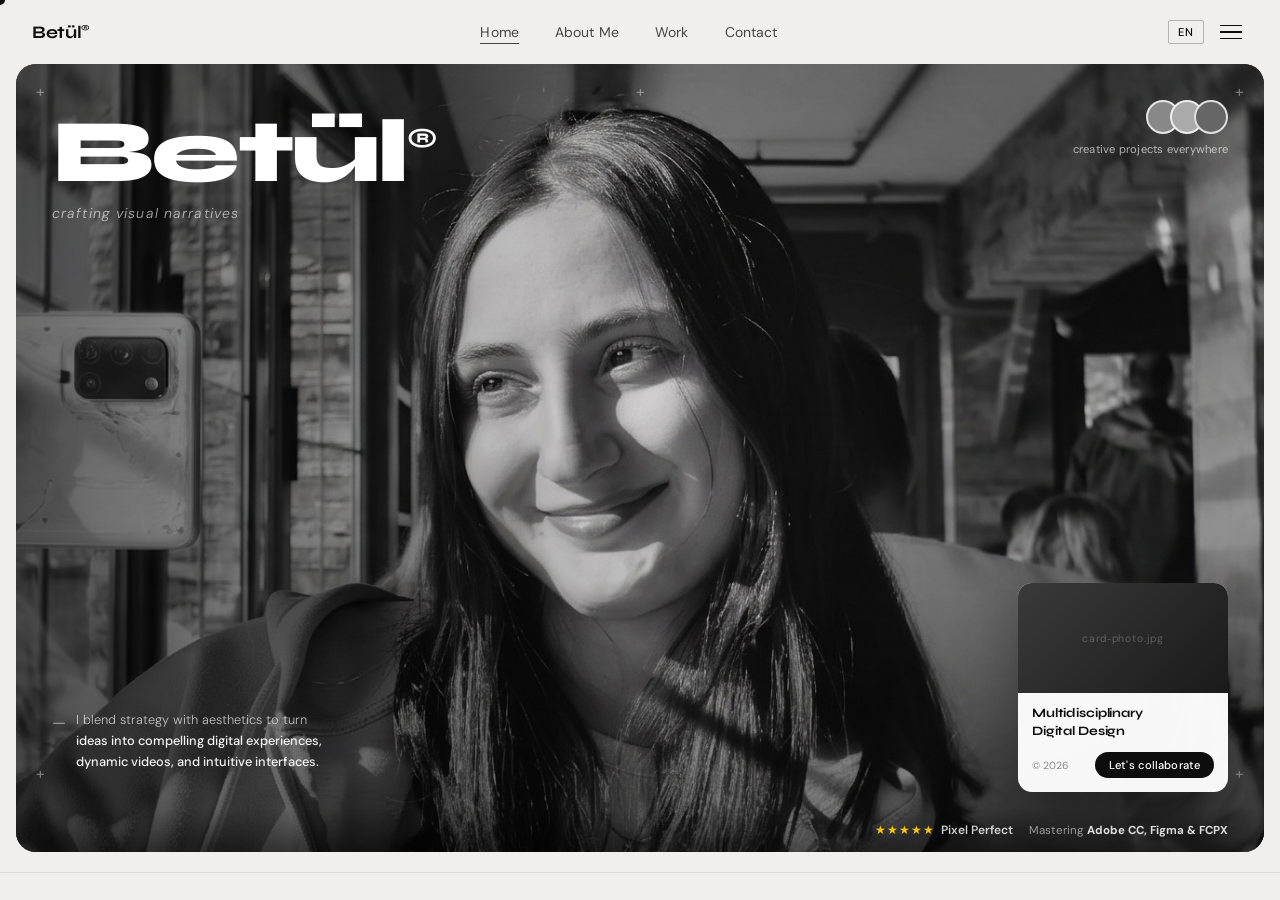
==== index.html @ eb4d49b5 "wp 10" ====
<!DOCTYPE html>
<html lang="en">
<head>
  <meta charset="UTF-8" />
  <meta name="viewport" content="width=device-width, initial-scale=1.0" />
  <title>Betül® — through my lens</title>
  <link rel="stylesheet" href="style.css" />
  <link rel="preconnect" href="https://fonts.googleapis.com" />
  <link rel="preconnect" href="https://fonts.gstatic.com" crossorigin />
  <link href="https://fonts.googleapis.com/css2?family=Syne:wght@400;600;700;800&family=DM+Sans:ital,wght@0,300;0,400;0,500;1,300&display=swap" rel="stylesheet" />
</head>
<body>

  <!-- NAV -->
  <header class="nav">
    <div class="nav__logo">Betül<sup>®</sup></div>
    <nav class="nav__links">
      <a href="#" data-panel="0" class="nav-link active">Home</a>
      <a href="#" data-panel="1" class="nav-link">About Me</a>
      <a href="#" data-panel="2" class="nav-link">Work</a>
      <a href="#" data-panel="3" class="nav-link">Contact</a>
    </nav>
    <div class="nav__actions">
	  <button class="lang-toggle" id="langToggle">EN</button>
	  <button class="nav__burger" id="burgerBtn" aria-label="Menu">
      <span></span>
      <span></span>
      <span></span>
		</button>
  </div>
  </header>

  <div class="mobile-menu" id="mobileMenu">
    <a href="#" data-panel="0" class="nav-link">Home</a>
    <a href="#" data-panel="1" class="nav-link">About Me</a>
    <a href="#" data-panel="2" class="nav-link">Work</a>
    <a href="#" data-panel="3" class="nav-link">Contact</a>
  </div>

  <!-- PANEL 0: HOME -->
  <div class="panel" data-panel="0">
  <section class="hero">
	<div class="hero__bg">
      <div class="hero__img-placeholder">
        <img src="images/hero-main.jpg" alt="Hero" class="hero__img" />
      </div>
      <div class="hero__overlay"></div>
    </div>

    <div class="hero__content">
      <!-- Top-left crosshair markers -->
      <span class="marker marker--tl">+</span>
      <span class="marker marker--tc">+</span>
      <span class="marker marker--tr">+</span>
      <span class="marker marker--bl">+</span>
      <span class="marker marker--br">+</span>

      <!-- Title -->
      <div class="hero__title-wrap">
        <h1 class="hero__title">Betül<sup>®</sup></h1>
        <p class="hero__subtitle">through my lens</p>
      </div>

      <!-- Body copy -->
      <div class="hero__copy">
        <span class="hero__dash">—</span>
        <p>Betül real emotions and turn fleeting<br />
          <strong>moments—weddings, family bonds, or shared<br />
          laughter</strong> into lasting memories.</p>
      </div>

      <!-- Client avatars top-right -->
      <div class="hero__clients">
        <div class="hero__avatars">
          <div class="avatar" style="background:#888">
            <img src="images/avatar-1.jpg" alt="" onerror="this.style.display='none'" />
          </div>
          <div class="avatar" style="background:#aaa">
            <img src="images/avatar-2.jpg" alt="" onerror="this.style.display='none'" />
          </div>
          <div class="avatar" style="background:#666">
            <img src="images/avatar-3.jpg" alt="" onerror="this.style.display='none'" />
          </div>
        </div>
        <p class="hero__clients-label">Happy clients worldwide</p>
      </div>

      <!-- Floating card -->
      <div class="hero__card">
        <div class="hero__card-img">
          <img src="images/card-photo.jpg" alt="Creative photography" onerror="this.style.display='none'" />
          <div class="hero__card-img-fallback">card&#8209;photo.jpg</div>
        </div>
        <div class="hero__card-body">
          <p class="hero__card-title">Professional creative<br />photography</p>
          <div class="hero__card-footer">
            <span class="hero__card-year">© 2025</span>
            <button class="hero__card-btn">Let's chat</button>
          </div>
        </div>
      </div>
    </div>

    <!-- Bottom bar inside hero -->
    <div class="hero__bottom">
      <div class="hero__rating">
        <div class="stars">★★★★★</div>
        <span class="rating-score">4.9/5</span>
      </div>
      <p class="hero__trust">Trusted by <strong>100+ businesses</strong></p>
    </div>
  </section>

  <!-- BRAND LOGOS TICKER -->
  <div class="ticker-wrap">
    <div class="ticker">
      <div class="ticker__track">
        <!-- Logo placeholders repeated for infinite scroll -->
        <span class="logo-item">LOCOO</span>
        <span class="logo-item logo-icon">∞</span>
        <span class="logo-item">∞∞</span>
        <span class="logo-item">ℕ</span>
        <span class="logo-item">IIIII</span>
        <span class="logo-item logo-icon">◇</span>
        <span class="logo-item">LOCOO</span>
        <span class="logo-item logo-icon">∞</span>
        <span class="logo-item">∞∞</span>
        <span class="logo-item">ℕ</span>
        <span class="logo-item">IIIII</span>
        <span class="logo-item logo-icon">◇</span>
        <!-- Duplicate for seamless loop -->
        <span class="logo-item">LOCOO</span>
        <span class="logo-item logo-icon">∞</span>
        <span class="logo-item">∞∞</span>
        <span class="logo-item">ℕ</span>
        <span class="logo-item">IIIII</span>
        <span class="logo-item logo-icon">◇</span>
        <span class="logo-item">LOCOO</span>
        <span class="logo-item logo-icon">∞</span>
        <span class="logo-item">∞∞</span>
        <span class="logo-item">ℕ</span>
        <span class="logo-item">IIIII</span>
        <span class="logo-item logo-icon">◇</span>
      </div>
    </div>
  </div>

  <!-- QUOTE SECTION -->
  <section class="quote-section">
    <div class="quote-author">
      <p class="quote-author__name">Betül Alkan</p>
      <p class="quote-author__role">Professional photographer</p>
    </div>
    <blockquote class="quote-text">
      <span class="quote-mark">"</span>I don't just take photos Betül raw emotions, subtle moments, and untold stories that make life beautiful.<span class="quote-mark">"</span>
    </blockquote>
  </section>

  </div><!-- /panel 0 -->

  <!-- PANEL 1: ABOUT ME -->
  <div class="panel" data-panel="1">
    <div class="about">
      <div class="about__left">
        <span class="section-label">— 01 / About Me</span>
        <h2 class="about__title">Behind<br />the lens.</h2>
        <p class="about__bio">I'm a professional photographer based in Istanbul, specializing in capturing authentic human moments. With over a decade of experience, I've worked with brands, families, and artists across the world.</p>
        <p class="about__bio about__bio--second">My approach is simple: patience, presence, and a deep respect for the story unfolding in front of me.</p>
		<div class="about__stats">
		  <div class="about__stat">
			<span class="about__stat-num">3rd</span>
			<span class="about__stat-label">Year Uni Student</span>
		  </div>
		  <div class="about__stat">
			<span class="about__stat-num">10+</span>
			<span class="about__stat-label">Creative Tools Mastered</span>
		  </div>
		  <div class="about__stat">
			<span class="about__stat-num">100%</span>
			<span class="about__stat-label">Creative Energy</span>
		  </div>
		</div>
		<p class="about__tools-label" id="aboutToolsLabel"></p>
		<div class="about__tools" id="aboutTools"></div>
      </div>
      <div class="about__right">
        <div class="about__img-wrap">
          <img src="images/about-photo.jpg" alt="About" onerror="this.style.display='none'" />
          <div class="about__img-fallback">about&#8209;photo.jpg</div>
          <div class="about__img-tag">© Betül Alkan</div>
        </div>
      </div>
    </div>
  </div><!-- /panel 1 -->

  <!-- PANEL 2: WORK -->
  <div class="panel" data-panel="2">
    <div class="work">
      <div class="work__header">
        <div class="work__header-left">
          <span class="section-label section-label--light">— 02 / Work</span>
          <h2 class="work__title">Selected<br />projects.</h2>
        </div>
        <div class="work__header-right">
          <div class="work__drag-hint" id="workDragHint">
            <svg width="48" height="12" viewBox="0 0 48 12" fill="none">
              <path d="M0 6h40M34 1l6 5-6 5" stroke="currentColor" stroke-width="1.2" stroke-linecap="round" stroke-linejoin="round"/>
            </svg>
            <span>drag to explore</span>
            <svg width="48" height="12" viewBox="0 0 48 12" fill="none" style="transform:scaleX(-1)">
              <path d="M0 6h40M34 1l6 5-6 5" stroke="currentColor" stroke-width="1.2" stroke-linecap="round" stroke-linejoin="round"/>
            </svg>
          </div>
          <div class="work__counter">
            <span id="workCurrent">01</span>
            <span class="work__counter-line"></span>
            <span id="workTotal">--</span>
          </div>
			<div class="work__filter-bar" id="workFilterBar">
			  <span id="workFilterLabel"></span>
			  <button id="workFilterClear">Show all ✕</button>
			</div>		  
        </div>
      </div>
      <div class="work__belt-wrap" id="workBeltWrap">
        <div class="work__belt" id="workBelt">
          <!-- Dynamically populated -->
        </div>
      </div>
    </div>
  </div><!-- /panel 2 -->

  <!-- PANEL 3: CONTACT -->
  <div class="panel" data-panel="3">
    <div class="contact">
      <div class="contact__left">
        <span class="section-label">— 03 / Contact</span>
        <h2 class="contact__title">Let's create something<br /><em>unforgettable.</em></h2>
        <p class="contact__sub">Available for commissions, collaborations, and editorial projects worldwide.</p>
        <div class="contact__links">
          <a href="mailto:betulalkan98@gmail.com" class="contact__link">betulalkan98@gmail.com</a>
          <a href="#" class="contact__link">Instagram</a>
          <a href="#" class="contact__link">Behance</a>
        </div>
        <div class="contact__footer">
          <span>© 2025 Betül®</span>
          <span>Istanbul, Turkey</span>
        </div>
      </div>
      <div class="contact__right">
        <form class="contact__form" onsubmit="return false">
          <div class="form-group">
            <label>Your name</label>
            <input type="text" placeholder="Your Name" />
          </div>
          <div class="form-group">
            <label>Email</label>
            <input type="email" placeholder="hello@example.com" />
          </div>
          <div class="form-group">
            <label>Message</label>
            <textarea placeholder="Tell me about your project…" rows="4"></textarea>
          </div>
          <button class="contact__submit" type="submit">Send message →</button>
        </form>
      </div>
    </div>
  </div><!-- /panel 3 -->
<script src="content.js"></script>
  <script src="script.js"></script>
</body>
</html>
---- style.css ----
/* ─────────────────────────────────────────
   CAPTURE® — style.css
   Theme: Editorial B&W Photography Portfolio
───────────────────────────────────────── */

*, *::before, *::after {
  box-sizing: border-box;
  margin: 0;
  padding: 0;
}

:root {
  --c-bg: #f0efed;
  --c-dark: #0d0d0d;
  --c-white: #ffffff;
  --c-gray: #8a8a8a;
  --c-border: rgba(255,255,255,0.15);
  --c-card-bg: rgba(255,255,255,0.96);
  --c-card-text: #0d0d0d;
  --font-display: 'Syne', sans-serif;
  --font-body: 'DM Sans', sans-serif;
  --nav-h: 64px;
  --hero-h: calc(100vh - var(--nav-h) - 48px);
}

html { scroll-behavior: smooth; }

body {
  background: var(--c-bg);
  color: var(--c-dark);
  font-family: var(--font-body);
  overflow-x: hidden;
  -webkit-font-smoothing: antialiased;
}

/* ── NAV ─────────────────────────────── */
.nav {
  position: sticky;
  top: 0;
  z-index: 100;
  height: var(--nav-h);
  display: flex;
  align-items: center;
  justify-content: space-between;
  padding: 0 32px;
  background: var(--c-bg);
}

.nav__logo {
  font-family: var(--font-display);
  font-weight: 700;
  font-size: 1.1rem;
  letter-spacing: -0.02em;
  color: var(--c-dark);
}

.nav__logo sup {
  font-size: 0.5em;
  vertical-align: super;
  letter-spacing: 0;
}

.nav__links {
  display: flex;
  gap: 36px;
}

.nav__links a {
  font-family: var(--font-body);
  font-size: 0.875rem;
  font-weight: 400;
  color: var(--c-dark);
  text-decoration: none;
  letter-spacing: 0.01em;
  opacity: 0.75;
  transition: opacity 0.2s;
}

.nav__links a:hover { opacity: 1; }

.nav__burger {
  display: flex;
  flex-direction: column;
  gap: 5px;
  background: none;
  border: none;
  cursor: pointer;
  padding: 6px;
}

.nav__burger span {
  display: block;
  width: 22px;
  height: 1.5px;
  background: var(--c-dark);
  transition: transform 0.3s, opacity 0.3s;
}

.nav__burger.open span:nth-child(1) { transform: translateY(6.5px) rotate(45deg); }
.nav__burger.open span:nth-child(2) { opacity: 0; }
.nav__burger.open span:nth-child(3) { transform: translateY(-6.5px) rotate(-45deg); }

/* Mobile menu */
.mobile-menu {
  display: none;
  flex-direction: column;
  gap: 0;
  position: fixed;
  top: var(--nav-h);
  left: 0; right: 0;
  background: var(--c-bg);
  z-index: 99;
  border-top: 1px solid rgba(0,0,0,0.08);
  transform: translateY(-10px);
  opacity: 0;
  pointer-events: none;
  transition: opacity 0.25s, transform 0.25s;
}

.mobile-menu.active {
  opacity: 1;
  transform: translateY(0);
  pointer-events: all;
  display: flex;
}

.mobile-menu a {
  padding: 18px 32px;
  font-family: var(--font-display);
  font-size: 1.25rem;
  font-weight: 700;
  color: var(--c-dark);
  text-decoration: none;
  border-bottom: 1px solid rgba(0,0,0,0.06);
  transition: background 0.2s;
}

.mobile-menu a:hover { background: rgba(0,0,0,0.04); }

/* ── HERO ────────────────────────────── */
.hero {
  position: relative;
  margin: 0 16px 0 16px;
  border-radius: 20px;
  overflow: hidden;
  height: var(--hero-h);
  min-height: 540px;
  background: #1a1a1a;
}

/* Background image */
.hero__bg {
  position: absolute;
  inset: 0;
}

.hero__img-placeholder {
  width: 100%;
  height: 100%;
  position: relative;
}

.hero__img {
  width: 100%;
  height: 100%;
  object-fit: cover;
  object-position: center top;
  filter: grayscale(30%);
}

.hero__img-fallback {
  position: absolute;
  inset: 0;
  background: linear-gradient(135deg, #2a2a2a 0%, #1a1a1a 40%, #222 70%, #111 100%);
  display: flex;
  align-items: center;
  justify-content: center;
  font-family: var(--font-body);
  font-size: 0.75rem;
  color: rgba(255,255,255,0.2);
  letter-spacing: 0.1em;
}

/* Subtle gradient overlay */
.hero__overlay {
  position: absolute;
  inset: 0;
  background:
    linear-gradient(to right, rgba(0,0,0,0.55) 0%, rgba(0,0,0,0.1) 55%, rgba(0,0,0,0.05) 100%),
    linear-gradient(to top, rgba(0,0,0,0.4) 0%, transparent 40%);
}

/* Content layer */
.hero__content {
  position: relative;
  z-index: 2;
  height: 100%;
  padding: 36px 36px 0;
}

/* ── Corner markers */
.marker {
  position: absolute;
  font-size: 1rem;
  color: rgba(255,255,255,0.4);
  line-height: 1;
  pointer-events: none;
}
.marker--tl { top: 20px; left: 20px; }
.marker--tc { top: 20px; left: 50%; transform: translateX(-50%); }
.marker--tr { top: 20px; right: 20px; }
.marker--bl { bottom: 70px; left: 20px; }
.marker--br { bottom: 70px; right: 20px; }

/* ── Title */
.hero__title-wrap {
  margin-top: 8px;
}

.hero__title {
  font-family: var(--font-display);
  font-weight: 800;
  font-size: clamp(3rem, 7vw, 6rem);
  color: var(--c-white);
  line-height: 1;
  letter-spacing: -0.03em;
}

.hero__title sup {
  font-size: 0.35em;
  vertical-align: super;
  letter-spacing: 0;
  font-weight: 700;
}

.hero__subtitle {
  font-family: var(--font-body);
  font-size: 0.875rem;
  color: rgba(255,255,255,0.65);
  letter-spacing: 0.08em;
  margin-top: 6px;
  font-style: italic;
  font-weight: 300;
}

/* ── Body copy */
.hero__copy {
  position: absolute;
  bottom: 80px;
  left: 36px;
  max-width: 280px;
  display: flex;
  align-items: flex-start;
  gap: 10px;
}

.hero__dash {
  color: rgba(255,255,255,0.5);
  font-size: 1rem;
  line-height: 1.6;
  flex-shrink: 0;
  margin-top: 1px;
}

.hero__copy p {
  font-size: 0.8rem;
  color: rgba(255,255,255,0.7);
  line-height: 1.65;
  font-weight: 300;
}

.hero__copy strong {
  color: rgba(255,255,255,0.95);
  font-weight: 500;
}

/* ── Client avatars (top-right) */
.hero__clients {
  position: absolute;
  top: 36px;
  right: 36px;
  display: flex;
  flex-direction: column;
  align-items: flex-end;
  gap: 8px;
}

.hero__avatars {
  display: flex;
}

.avatar {
  width: 34px;
  height: 34px;
  border-radius: 50%;
  border: 2px solid rgba(255,255,255,0.8);
  overflow: hidden;
  margin-left: -10px;
  position: relative;
}

.avatar:first-child { margin-left: 0; }

.avatar img {
  width: 100%;
  height: 100%;
  object-fit: cover;
}

.hero__clients-label {
  font-size: 0.7rem;
  color: rgba(255,255,255,0.65);
  letter-spacing: 0.02em;
  text-align: right;
}

/* ── Floating card */
.hero__card {
  position: absolute;
  bottom: 60px;
  right: 36px;
  width: 210px;
  background: var(--c-card-bg);
  border-radius: 14px;
  overflow: hidden;
  box-shadow: 0 20px 60px rgba(0,0,0,0.35);
  animation: cardFloat 4s ease-in-out infinite;
}

@keyframes cardFloat {
  0%, 100% { transform: translateY(0px); }
  50% { transform: translateY(-6px); }
}

.hero__card-img {
  width: 100%;
  height: 110px;
  background: linear-gradient(135deg, #3a3a3a, #1a1a1a);
  position: relative;
  overflow: hidden;
}

.hero__card-img img {
  width: 100%;
  height: 100%;
  object-fit: cover;
  filter: grayscale(40%);
}

.hero__card-img-fallback {
  position: absolute;
  inset: 0;
  display: flex;
  align-items: center;
  justify-content: center;
  font-size: 0.65rem;
  color: rgba(255,255,255,0.25);
  letter-spacing: 0.08em;
}

.hero__card-body {
  padding: 12px 14px 14px;
}

.hero__card-title {
  font-family: var(--font-display);
  font-size: 0.8rem;
  font-weight: 700;
  color: var(--c-card-text);
  line-height: 1.35;
  letter-spacing: -0.01em;
}

.hero__card-footer {
  margin-top: 12px;
  display: flex;
  align-items: center;
  justify-content: space-between;
}

.hero__card-year {
  font-size: 0.65rem;
  color: var(--c-gray);
}

.hero__card-btn {
  background: var(--c-dark);
  color: var(--c-white);
  border: none;
  border-radius: 20px;
  padding: 6px 14px;
  font-family: var(--font-body);
  font-size: 0.7rem;
  font-weight: 500;
  cursor: pointer;
  letter-spacing: 0.01em;
  transition: background 0.2s, transform 0.15s;
}

.hero__card-btn:hover {
  background: #333;
  transform: scale(1.03);
}

/* ── Hero bottom bar */
.hero__bottom {
  position: absolute;
  bottom: 0; left: 0; right: 0;
  z-index: 3;
  display: flex;
  align-items: center;
  justify-content: flex-end;
  padding: 14px 36px;
  background: linear-gradient(to top, rgba(0,0,0,0.45), transparent);
}

.hero__rating {
  display: flex;
  align-items: center;
  gap: 6px;
}

.stars {
  color: #f5c518;
  font-size: 0.75rem;
  letter-spacing: 1px;
}

.rating-score {
  font-size: 0.75rem;
  color: rgba(255,255,255,0.8);
  font-weight: 600;
}

.hero__trust {
  font-size: 0.72rem;
  color: rgba(255,255,255,0.55);
  margin-left: 16px;
}

.hero__trust strong {
  color: rgba(255,255,255,0.85);
}

/* ── TICKER ──────────────────────────── */
.ticker-wrap {
  overflow: hidden;
  padding: 28px 0;
  border-top: 1px solid rgba(0,0,0,0.08);
  border-bottom: 1px solid rgba(0,0,0,0.08);
  margin-top: 20px;
  background: var(--c-bg);
}

.ticker__track {
  display: flex;
  align-items: center;
  gap: 0;
  width: max-content;
  animation: ticker 20s linear infinite;
}

@keyframes ticker {
  from { transform: translateX(0); }
  to { transform: translateX(-50%); }
}

.logo-item {
  font-family: var(--font-display);
  font-size: 1rem;
  font-weight: 700;
  letter-spacing: 0.08em;
  color: rgba(0,0,0,0.25);
  padding: 0 36px;
  white-space: nowrap;
  text-transform: uppercase;
  transition: color 0.2s;
}

.logo-item:hover { color: rgba(0,0,0,0.55); }

.logo-icon {
  font-size: 1.2rem;
  letter-spacing: 0;
}

/* ── QUOTE SECTION ───────────────────── */
.quote-section {
  padding: 80px 48px 100px;
  display: grid;
  grid-template-columns: 180px 1fr;
  gap: 40px;
  align-items: start;
  max-width: 1200px;
  margin: 0 auto;
}

.quote-author {
  padding-top: 8px;
}

.quote-author__name {
  font-family: var(--font-display);
  font-size: 0.875rem;
  font-weight: 700;
  color: var(--c-dark);
  letter-spacing: -0.01em;
}

.quote-author__role {
  font-size: 0.75rem;
  color: var(--c-gray);
  margin-top: 4px;
  font-weight: 300;
}

.quote-text {
  font-family: var(--font-display);
  font-size: clamp(1.8rem, 4.5vw, 3.2rem);
  font-weight: 700;
  line-height: 1.15;
  letter-spacing: -0.03em;
  color: var(--c-dark);
  quotes: none;
}

.quote-mark {
  color: var(--c-dark);
  font-size: 1.1em;
  line-height: 1;
}

/* ── RESPONSIVE ──────────────────────── */
@media (max-width: 900px) {
  .hero__card { width: 180px; }
}

@media (max-width: 680px) {
  .nav__links { display: none; }

  .hero {
    margin: 0 10px;
    height: calc(100svh - var(--nav-h) - 20px);
    border-radius: 14px;
  }

  .hero__content { padding: 24px 20px 0; }

  .hero__title { font-size: clamp(2.4rem, 11vw, 3.5rem); }

  .hero__clients { top: 24px; right: 20px; }

  .hero__copy {
    bottom: 72px;
    left: 20px;
    max-width: 220px;
  }

  .hero__card {
    right: 20px;
    bottom: 52px;
    width: 160px;
  }

  .hero__card-img { height: 85px; }

  .hero__bottom { padding: 12px 20px; }

  .quote-section {
    grid-template-columns: 1fr;
    gap: 24px;
    padding: 60px 24px 80px;
  }

  .logo-item { padding: 0 24px; font-size: 0.85rem; }
}

/* ── Entrance animations ─────────────── */
@keyframes fadeUp {
  from { opacity: 0; transform: translateY(20px); }
  to { opacity: 1; transform: translateY(0); }
}

.hero__title-wrap {
  animation: fadeUp 0.7s ease both;
}

.hero__copy {
  animation: fadeUp 0.7s 0.2s ease both;
}

.hero__clients {
  animation: fadeUp 0.7s 0.1s ease both;
}

.hero__card {
  animation: fadeUp 0.7s 0.3s ease both, cardFloat 4s 1s ease-in-out infinite;
}

.quote-text {
  animation: fadeUp 0.8s 0.1s ease both;
}

/* Custom cursor (desktop) */
@media (hover: hover) {
  body { cursor: none; }

  .custom-cursor {
    position: fixed;
    top: 0; left: 0;
    width: 10px;
    height: 10px;
    background: var(--c-dark);
    border-radius: 50%;
    pointer-events: none;
    z-index: 9999;
    transition: transform 0.15s ease, width 0.2s, height 0.2s, background 0.2s;
    transform: translate(-50%, -50%);
  }

  .custom-cursor.hover {
    width: 36px;
    height: 36px;
    background: transparent;
    border: 1.5px solid var(--c-dark);
  }

  a, button { cursor: none; }
}

/* ═══════════════════════════════════════
   PANEL SYSTEM — Scroll Hijack
═══════════════════════════════════════ */

body.panels-ready {
  overflow: hidden;
  height: 100vh;
}

.panel {
  position: fixed;
  inset: 0;
  top: var(--nav-h);
  width: 100%;
  height: calc(100vh - var(--nav-h));
  will-change: transform;
  transition: transform 0.85s cubic-bezier(0.76, 0, 0.24, 1);
  overflow: hidden;
}

/* Panel 0 (home) stacks at bottom of z */
.panel[data-panel="0"] { z-index: 1; transform: translateY(0); }
.panel[data-panel="1"] { z-index: 2; transform: translateY(100%); background: #f0efed; }
.panel[data-panel="2"] { z-index: 3; transform: translateY(100%); background: #0d0d0d; }
.panel[data-panel="3"] { z-index: 4; transform: translateY(100%); background: #0d0d0d; }

.panel.is-active  { transform: translateY(0); }
.panel.is-above   { transform: translateY(-6%); }

/* Nav active link */
.nav-link { position: relative; }
.nav-link::after {
  content: '';
  position: absolute;
  bottom: -3px; left: 0; right: 0;
  height: 1px;
  background: currentColor;
  transform: scaleX(0);
  transition: transform 0.3s;
}
.nav-link.active::after { transform: scaleX(1); }

/* Section label shared */
.section-label {
  display: block;
  font-size: 0.72rem;
  letter-spacing: 0.1em;
  color: var(--c-gray);
  margin-bottom: 24px;
  font-weight: 400;
}
.section-label--light { color: rgba(255,255,255,0.45); }

/* ── ABOUT ME ────────────────────────── */
.about {
  display: grid;
  grid-template-columns: 1fr 1fr;
  height: 100%;
}

.about__left {
  padding: 56px 64px;
  display: flex;
  flex-direction: column;
  justify-content: center;
}

.about__title {
  font-family: var(--font-display);
  font-size: clamp(2.8rem, 5vw, 4.5rem);
  font-weight: 800;
  letter-spacing: -0.04em;
  line-height: 1.05;
  color: var(--c-dark);
  margin-bottom: 32px;
}

.about__bio {
  font-size: 0.9rem;
  line-height: 1.75;
  color: rgba(0,0,0,0.6);
  max-width: 420px;
  font-weight: 300;
}

.about__bio--second {
  margin-top: 16px;
}

.about__stats {
  display: flex;
  gap: 40px;
  margin-top: 48px;
  padding-top: 40px;
  border-top: 1px solid rgba(0,0,0,0.1);
}

.about__stat {
  display: flex;
  flex-direction: column;
  gap: 4px;
}

.about__stat-num {
  font-family: var(--font-display);
  font-size: 1.8rem;
  font-weight: 800;
  letter-spacing: -0.03em;
  color: var(--c-dark);
}

.about__stat-label {
  font-size: 0.7rem;
  color: var(--c-gray);
  letter-spacing: 0.04em;
}

.about__right {
  position: relative;
  overflow: hidden;
}

.about__img-wrap {
  position: absolute;
  inset: 0;
  background: linear-gradient(145deg, #2a2a2a, #111);
}

.about__img-wrap img {
  width: 100%;
  height: 100%;
  object-fit: cover;
  object-position: center;
  filter: grayscale(20%);
}

.about__img-fallback {
  position: absolute;
  inset: 0;
  display: flex;
  align-items: center;
  justify-content: center;
  font-size: 0.72rem;
  color: rgba(255,255,255,0.2);
  letter-spacing: 0.1em;
}

.about__img-tag {
  position: absolute;
  bottom: 24px;
  right: 24px;
  font-size: 0.65rem;
  color: rgba(255,255,255,0.4);
  letter-spacing: 0.08em;
}

/* ── WORK BELT ───────────────────────── */
.work {
  height: 100%;
  display: flex;
  flex-direction: column;
  padding: 48px 56px 36px;
  color: var(--c-white);
  overflow: hidden;
}

.work__header {
  display: flex;
  align-items: flex-end;
  justify-content: space-between;
  margin-bottom: 32px;
  flex-shrink: 0;
}

.work__header-right {
  display: flex;
  flex-direction: column;
  align-items: flex-end;
  gap: 16px;
}

.work__title {
  font-family: var(--font-display);
  font-size: clamp(2rem, 4vw, 3.5rem);
  font-weight: 800;
  letter-spacing: -0.04em;
  line-height: 1.05;
  color: var(--c-white);
}

.work__drag-hint {
  display: flex;
  align-items: center;
  gap: 10px;
  color: rgba(255,255,255,0.3);
  font-size: 0.7rem;
  letter-spacing: 0.1em;
  text-transform: uppercase;
  transition: color 0.3s;
  user-select: none;
}

.work__drag-hint svg { flex-shrink: 0; color: inherit; }
.work__drag-hint.dragging { color: rgba(255,255,255,0.7); }

.work__counter {
  display: flex;
  align-items: center;
  gap: 10px;
  color: rgba(255,255,255,0.35);
  font-family: var(--font-display);
  font-size: 0.8rem;
  font-weight: 700;
  letter-spacing: 0.05em;
}

.work__counter-line {
  width: 32px;
  height: 1px;
  background: rgba(255,255,255,0.2);
}

.work__belt-wrap {
  flex: 1;
  overflow: hidden;
  cursor: grab;
  user-select: none;
  position: relative;
}

.work__belt-wrap:active,
.work__belt-wrap.is-dragging { cursor: grabbing; }

.work__belt {
  display: flex;
  gap: 16px;
  height: 100%;
  will-change: transform;
}

.work__belt.is-snapping {
  transition: transform 0.45s cubic-bezier(0.25, 0.46, 0.45, 0.94);
}

.work__belt-card {
  position: relative;
  height: 100%;
  width: clamp(260px, 32vw, 480px);
  flex-shrink: 0;
  border-radius: 12px;
  overflow: hidden;
  background: #1a1a1a;
}

.work__belt-card img {
  width: 100%;
  height: 100%;
  object-fit: cover;
  filter: grayscale(25%);
  transition: filter 0.4s, transform 0.5s ease;
  pointer-events: none;
  user-select: none;
  -webkit-user-drag: none;
}

.work__belt-wrap:not(.is-dragging) .work__belt-card:hover img {
  filter: grayscale(0%);
  transform: scale(1.03);
}

.work__belt-card-fallback {
  position: absolute;
  inset: 0;
  display: flex;
  align-items: center;
  justify-content: center;
  color: rgba(255,255,255,0.15);
  font-size: 0.7rem;
  letter-spacing: 0.1em;
}

.work__belt-card-info {
  position: absolute;
  bottom: 0; left: 0; right: 0;
  padding: 32px 20px 20px;
  background: linear-gradient(to top, rgba(0,0,0,0.75) 0%, transparent 100%);
  display: flex;
  flex-direction: column;
  gap: 4px;
  transform: translateY(4px);
  opacity: 0;
  transition: opacity 0.3s, transform 0.3s;
}

.work__belt-wrap:not(.is-dragging) .work__belt-card:hover .work__belt-card-info {
  opacity: 1;
  transform: translateY(0);
}

.work__belt-card-num {
  font-family: var(--font-display);
  font-size: 0.6rem;
  font-weight: 700;
  letter-spacing: 0.14em;
  color: rgba(255,255,255,0.4);
}

.work__belt-card-label {
  font-family: var(--font-display);
  font-size: 0.9rem;
  font-weight: 700;
  color: var(--c-white);
  letter-spacing: -0.01em;
}

/* ── CONTACT ─────────────────────────── */
.contact {
  height: 100%;
  display: grid;
  grid-template-columns: 1fr 1fr;
  color: var(--c-white);
}

.contact__left {
  padding: 56px 64px;
  display: flex;
  flex-direction: column;
  justify-content: center;
  border-right: 1px solid rgba(255,255,255,0.08);
}

.contact__title {
  font-family: var(--font-display);
  font-size: clamp(2rem, 3.5vw, 3rem);
  font-weight: 800;
  letter-spacing: -0.04em;
  line-height: 1.1;
  color: var(--c-white);
  margin-bottom: 20px;
}

.contact__title em {
  font-style: italic;
  font-weight: 700;
  color: rgba(255,255,255,0.6);
}

.contact__sub {
  font-size: 0.85rem;
  color: rgba(255,255,255,0.45);
  line-height: 1.7;
  font-weight: 300;
  max-width: 340px;
  margin-bottom: 40px;
}

.contact__links {
  display: flex;
  flex-direction: column;
  gap: 12px;
  margin-bottom: auto;
}

.contact__link {
  font-family: var(--font-display);
  font-size: 1rem;
  font-weight: 700;
  color: var(--c-white);
  text-decoration: none;
  letter-spacing: -0.01em;
  opacity: 0.55;
  transition: opacity 0.2s;
  position: relative;
  width: fit-content;
}

.contact__link::after {
  content: ' →';
  opacity: 0;
  transition: opacity 0.2s;
}

.contact__link:hover { opacity: 1; }
.contact__link:hover::after { opacity: 1; }

.contact__footer {
  margin-top: 48px;
  display: flex;
  gap: 24px;
  font-size: 0.7rem;
  color: rgba(255,255,255,0.25);
  letter-spacing: 0.06em;
}

.contact__right {
  padding: 56px 64px;
  display: flex;
  align-items: center;
}

.contact__form {
  width: 100%;
  display: flex;
  flex-direction: column;
  gap: 28px;
}

.form-group {
  display: flex;
  flex-direction: column;
  gap: 8px;
}

.form-group label {
  font-size: 0.7rem;
  letter-spacing: 0.1em;
  color: rgba(255,255,255,0.35);
  text-transform: uppercase;
}

.form-group input,
.form-group textarea {
  background: rgba(255,255,255,0.05);
  border: 1px solid rgba(255,255,255,0.1);
  border-radius: 8px;
  padding: 14px 16px;
  color: var(--c-white);
  font-family: var(--font-body);
  font-size: 0.875rem;
  font-weight: 300;
  outline: none;
  transition: border-color 0.2s, background 0.2s;
  resize: none;
}

.form-group input::placeholder,
.form-group textarea::placeholder {
  color: rgba(255,255,255,0.2);
}

.form-group input:focus,
.form-group textarea:focus {
  border-color: rgba(255,255,255,0.35);
  background: rgba(255,255,255,0.08);
}

.contact__submit {
  background: var(--c-white);
  color: var(--c-dark);
  border: none;
  border-radius: 50px;
  padding: 16px 32px;
  font-family: var(--font-display);
  font-size: 0.875rem;
  font-weight: 700;
  letter-spacing: -0.01em;
  cursor: pointer;
  align-self: flex-start;
  transition: background 0.2s, transform 0.15s;
}

.contact__submit:hover {
  background: rgba(255,255,255,0.85);
  transform: scale(1.03);
}

/* ── Panel responsive ────────────────── */
@media (max-width: 768px) {
  .about, .contact {
    grid-template-columns: 1fr;
    overflow-y: auto;
  }

  .about__right { min-height: 260px; position: relative; height: 260px; }
  .about__left { padding: 36px 24px; }
  .about__stats { gap: 24px; }

  .work { padding: 32px 20px 24px; }
  .work__belt-card { width: clamp(200px, 70vw, 320px); }

  .contact__left, .contact__right {
    padding: 36px 24px;
    border-right: none;
  }
  .contact__left { border-bottom: 1px solid rgba(255,255,255,0.08); }
}

/* ── Lang toggle + Nav actions ───────── */
.nav__actions {
  display: flex;
  align-items: center;
  gap: 10px;
}

.lang-toggle {
  font-family: var(--font-body);
  font-size: 0.7rem;
  font-weight: 500;
  letter-spacing: 0.1em;
  color: var(--c-dark);
  background: none;
  border: 1px solid rgba(0,0,0,0.25);
  border-radius: 2px;
  padding: 4px 9px;
  cursor: pointer;
  transition: background 0.2s, color 0.2s, border-color 0.2s;
}

.lang-toggle:hover {
  background: var(--c-dark);
  color: var(--c-bg);
  border-color: var(--c-dark);
}

/* ── Tool badge ── */
.work__belt-card-tools {
  position: absolute;
  top: 10px;
  right: 10px;
  display: flex;
  flex-direction: row-reverse; /* ilk rozet sağda, sonrakiler sola doğru */
  gap: 5px;
  pointer-events: none;
}

.work__belt-card-tool {
  width: 46px;
  height: 46px;
  background: rgba(0,0,0,0.55);
  backdrop-filter: blur(6px);
  border-radius: 10px;
  display: flex;
  align-items: center;
  justify-content: center;
  padding: 7px;
  flex-shrink: 0;
}

.work__belt-card-tool img {
  width: 100%;
  height: 100%;
  object-fit: contain;
}

/* ── About Tools Row ── */
.about__tools {
  display: flex;
  flex-wrap: wrap;
  gap: 10px;
  margin-top: 0px;
}

.about__tool-btn {
  width: 72px;
  height: 72px;
  background: #f0f0f0;
  border: 2px solid transparent;
  border-radius: 12px;
  padding: 5px;
  cursor: pointer;
  transition: transform 0.2s, border-color 0.2s, background 0.2s;
  display: flex;
  align-items: center;
  justify-content: center;
}

.about__tool-btn img {
  width: 100%;
  height: 100%;
  object-fit: contain;
}

.about__tool-btn:hover {
  transform: translateY(-3px);
  background: #e4e4e4;
}

.about__tool-btn.active {
  border-color: #111;
  background: #111;
}

.about__tool-btn.active img {
  filter: brightness(10);
}

/* ── Work Filter Bar ── */
.work__filter-bar {
  display: none;
  align-items: center;
  gap: 10px;
  font-size: 0.72rem;
  letter-spacing: 0.08em;
  color: rgba(255,255,255,0.6); /* Koyu tema için açık renk */
}

.work__filter-bar.active {
  display: flex;
}

.work__filter-bar #workFilterLabel {
  color: rgba(255,255,255,0.9); /* Beyaza yakın */
  font-weight: 600;
}

#workFilterClear {
  background: none;
  border: 1px solid rgba(255,255,255,0.3);
  border-radius: 20px;
  padding: 3px 10px;
  font-size: 0.7rem;
  color: rgba(255,255,255,0.6);
  cursor: pointer;
  transition: border-color 0.2s, color 0.2s;
}

#workFilterClear:hover {
  border-color: rgba(255,255,255,0.8);
  color: rgba(255,255,255,0.9);
}

.about__tools-label {
  font-size: 0.72rem;
  color: var(--c-gray);
  margin-top: 40px; /* İstatistiklerden olan mesafe */
  margin-bottom: 12px; /* İkonlara olan mesafe */
  font-weight: 500;
  letter-spacing: 0.05em;
  text-transform: uppercase;
  opacity: 0.8;
}
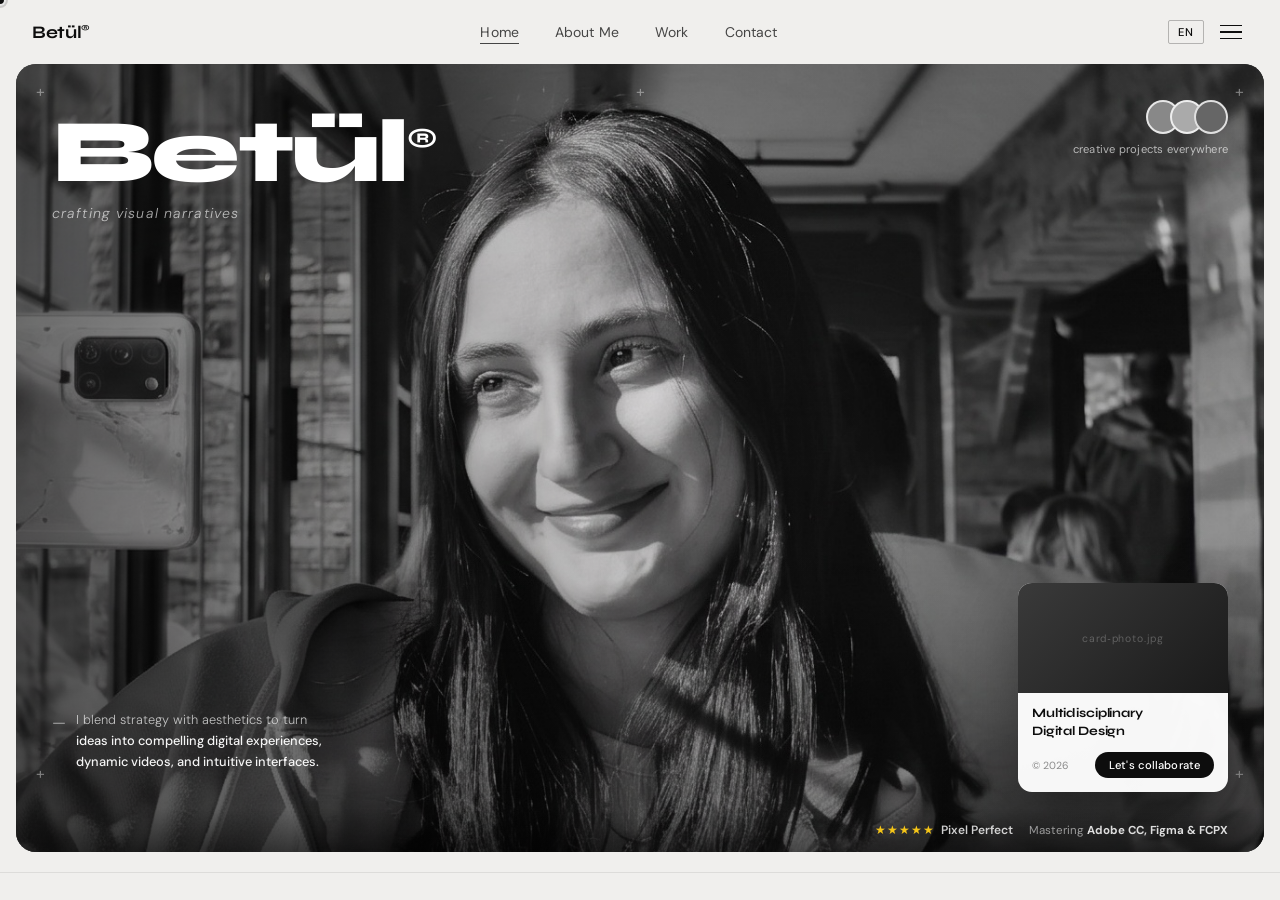
==== commit c3a36671: "wp 14" ====
--- a/index.html
+++ b/index.html
@@ -152,7 +152,7 @@
       <p class="quote-author__role">Professional photographer</p>
     </div>
     <blockquote class="quote-text">
-      <span class="quote-mark">"</span>I don't just take photos Betül raw emotions, subtle moments, and untold stories that make life beautiful.<span class="quote-mark">"</span>
+      <span class="quote-mark">"</span>I take photos Betül raw emotions, subtle moments, and untold stories that make life beautiful.<span class="quote-mark">"</span>
     </blockquote>
   </section>
 
--- a/style.css
+++ b/style.css
@@ -605,25 +605,32 @@
 @media (hover: hover) {
   body { cursor: none; }
 
-  .custom-cursor {
-    position: fixed;
-    top: 0; left: 0;
-    width: 10px;
-    height: 10px;
-    background: var(--c-dark);
-    border-radius: 50%;
-    pointer-events: none;
-    z-index: 9999;
-    transition: transform 0.15s ease, width 0.2s, height 0.2s, background 0.2s;
-    transform: translate(-50%, -50%);
-  }
-
-  .custom-cursor.hover {
-    width: 36px;
-    height: 36px;
-    background: transparent;
-    border: 1.5px solid var(--c-dark);
-  }
+	.custom-cursor {
+	  position: fixed;
+	  top: 0;
+	  left: 0;
+	  width: 12px;
+	  height: 12px;
+	  background: #0d0d0d;                 /* içi koyu */
+	  border: 2px solid rgba(255,255,255,0.9); /* dış çeper açık */
+	  border-radius: 50%;
+	  pointer-events: none;
+	  z-index: 10000;
+	  transform: translate(-50%, -50%);
+	  transition: transform 0.15s ease,
+				  width 0.2s, height 0.2s,
+				  background 0.2s,
+				  border-color 0.2s;
+	  box-shadow: 0 0 0 2px rgba(0,0,0,0.15); /* hafif gölge, her zeminde kenarı belli olsun */
+	}
+
+	.custom-cursor.hover {
+	  width: 40px;
+	  height: 40px;
+	  background: transparent;
+	  border: 2px solid rgba(255,255,255,0.9);
+	  box-shadow: 0 0 0 4px rgba(0,0,0,0.2);
+	}
 
   a, button { cursor: none; }
 }
@@ -1258,4 +1265,19 @@
   letter-spacing: 0.05em;
   text-transform: uppercase;
   opacity: 0.8;
+}
+
+/* Proje detay paneli mobil */
+@media (max-width: 768px) {
+  .project-detail-card {
+    flex-direction: column !important;
+  }
+  .project-detail-img {
+    min-height: 250px !important;
+    flex: none !important;
+    height: 40vh;
+  }
+  .project-detail-info {
+    padding: 28px 24px !important;
+  }
 }
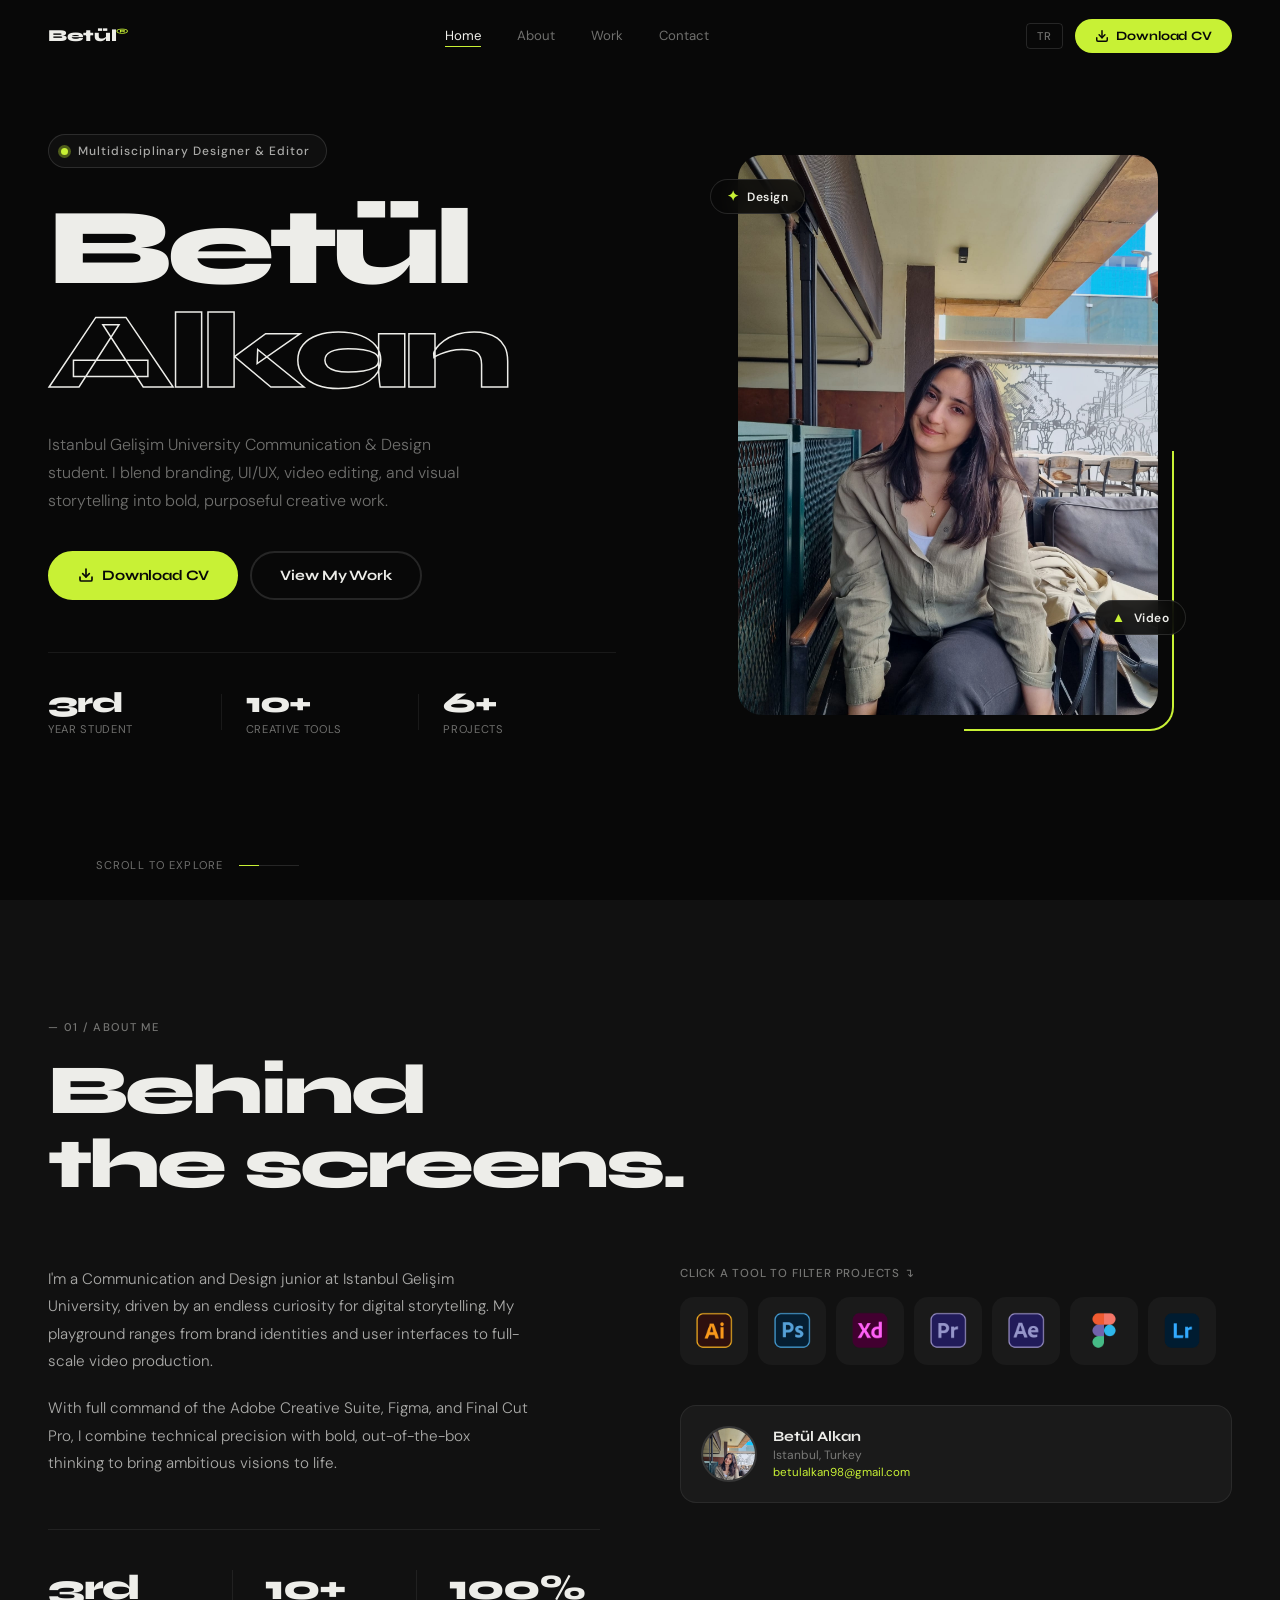
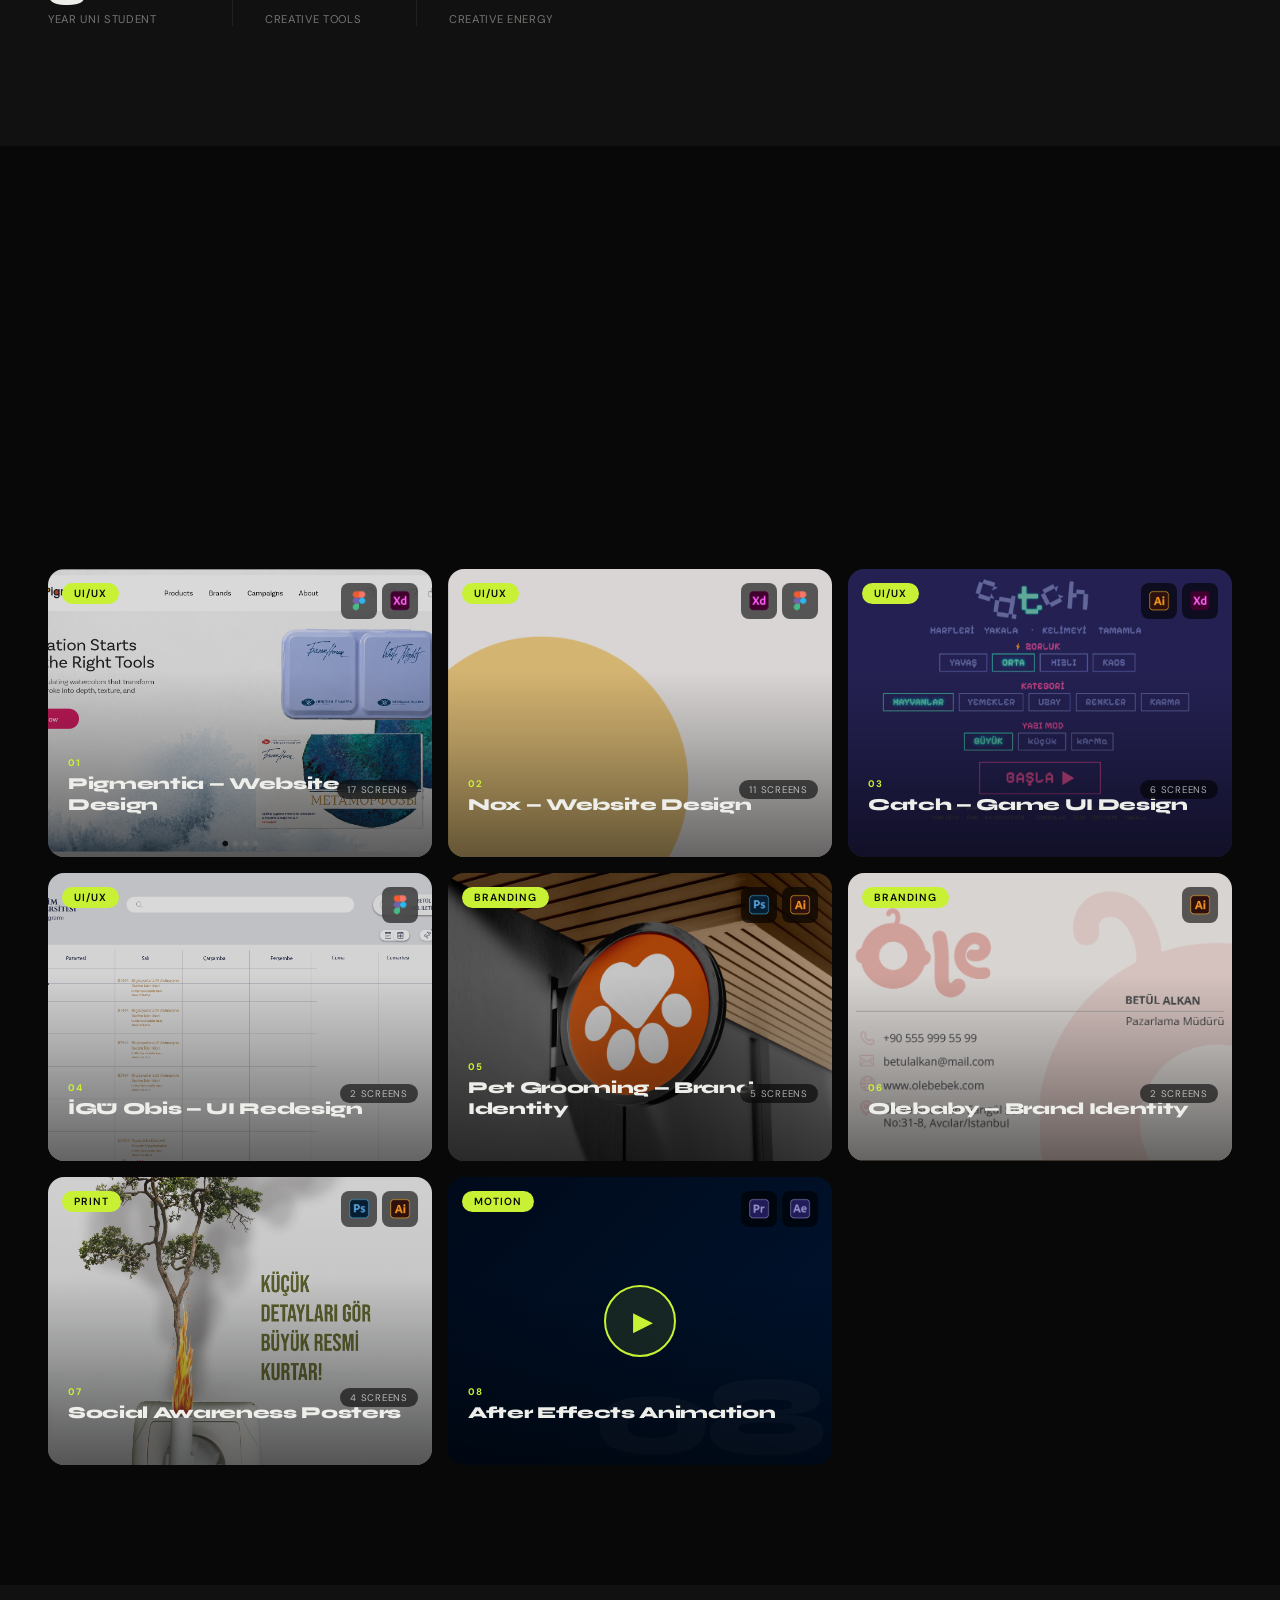
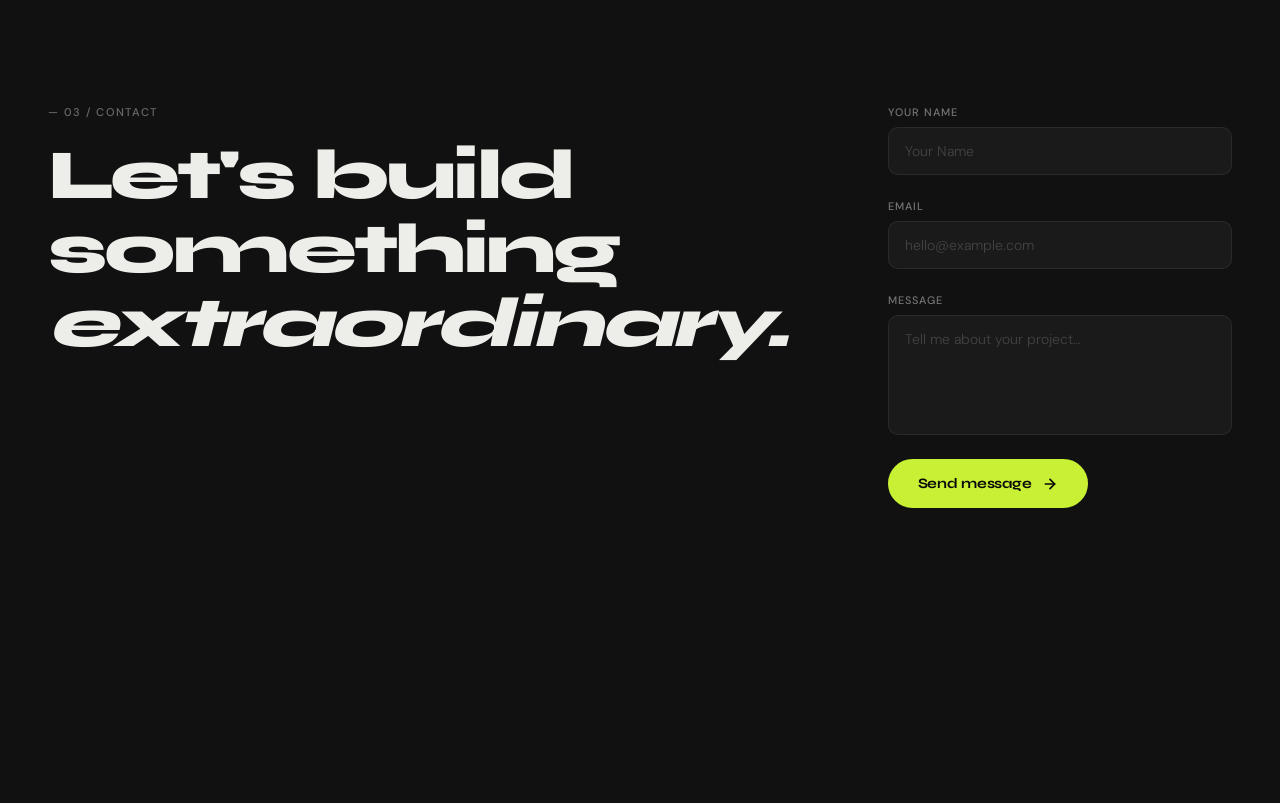
==== commit 8ef2bcc6: "wp 3" ====
--- a/index.html
+++ b/index.html
@@ -3,270 +3,299 @@
 <head>
   <meta charset="UTF-8" />
   <meta name="viewport" content="width=device-width, initial-scale=1.0" />
-  <title>Betül® — through my lens</title>
+  <title>Betül Alkan — Multidisciplinary Designer & Editor</title>
+  <meta name="description" content="Betül Alkan — Multidisciplinary Designer & Editor based in Istanbul. Branding, UI/UX, video editing, and visual storytelling." />
   <link rel="stylesheet" href="style.css" />
   <link rel="preconnect" href="https://fonts.googleapis.com" />
   <link rel="preconnect" href="https://fonts.gstatic.com" crossorigin />
-  <link href="https://fonts.googleapis.com/css2?family=Syne:wght@400;600;700;800&family=DM+Sans:ital,wght@0,300;0,400;0,500;1,300&display=swap" rel="stylesheet" />
+  <link href="https://fonts.googleapis.com/css2?family=Syne:wght@400;600;700;800&family=DM+Sans:ital,opsz,wght@0,9..40,300;0,9..40,400;0,9..40,500;1,9..40,300&display=swap" rel="stylesheet" />
 </head>
 <body>
 
+  <!-- CURSOR -->
+  <div class="cursor" id="cursor"></div>
+
   <!-- NAV -->
-  <header class="nav">
-    <div class="nav__logo">Betül<sup>®</sup></div>
-    <nav class="nav__links">
-      <a href="#" data-panel="0" class="nav-link active">Home</a>
-      <a href="#" data-panel="1" class="nav-link">About Me</a>
-      <a href="#" data-panel="2" class="nav-link">Work</a>
-      <a href="#" data-panel="3" class="nav-link">Contact</a>
+  <header class="nav" id="nav">
+    <a href="#home" class="nav__logo">Betül<sup>®</sup></a>
+    <nav class="nav__links" aria-label="Main navigation">
+      <a href="#home"    class="nav-link" data-section="home">Home</a>
+      <a href="#about"   class="nav-link" data-section="about">About</a>
+      <a href="#work"    class="nav-link" data-section="work">Work</a>
+      <a href="#contact" class="nav-link" data-section="contact">Contact</a>
     </nav>
     <div class="nav__actions">
-	  <button class="lang-toggle" id="langToggle">EN</button>
-	  <button class="nav__burger" id="burgerBtn" aria-label="Menu">
-      <span></span>
-      <span></span>
-      <span></span>
-		</button>
+      <button class="lang-btn" id="langBtn" aria-label="Switch language">TR</button>
+      <a href="BetulCV.pdf" download class="btn-cv" id="navCvBtn">
+        <svg width="14" height="14" viewBox="0 0 24 24" fill="none" stroke="currentColor" stroke-width="2.5" stroke-linecap="round" stroke-linejoin="round">
+          <path d="M21 15v4a2 2 0 01-2 2H5a2 2 0 01-2-2v-4"/>
+          <polyline points="7 10 12 15 17 10"/>
+          <line x1="12" y1="15" x2="12" y2="3"/>
+        </svg>
+        <span data-en="Download CV" data-tr="CV İndir">Download CV</span>
+      </a>
+      <button class="nav__burger" id="burgerBtn" aria-label="Toggle menu" aria-expanded="false">
+        <span></span><span></span><span></span>
+      </button>
+    </div>
+  </header>
+
+  <!-- MOBILE MENU -->
+  <div class="mobile-menu" id="mobileMenu" aria-hidden="true">
+    <a href="#home"    class="mobile-link" data-en="Home"    data-tr="Ana Sayfa">Home</a>
+    <a href="#about"   class="mobile-link" data-en="About"   data-tr="Hakkımda">About</a>
+    <a href="#work"    class="mobile-link" data-en="Work"    data-tr="Projeler">Work</a>
+    <a href="#contact" class="mobile-link" data-en="Contact" data-tr="İletişim">Contact</a>
+    <a href="BetulCV.pdf" download class="mobile-cv" data-en="Download CV ↓" data-tr="CV İndir ↓">Download CV ↓</a>
   </div>
-  </header>
-
-  <div class="mobile-menu" id="mobileMenu">
-    <a href="#" data-panel="0" class="nav-link">Home</a>
-    <a href="#" data-panel="1" class="nav-link">About Me</a>
-    <a href="#" data-panel="2" class="nav-link">Work</a>
-    <a href="#" data-panel="3" class="nav-link">Contact</a>
-  </div>
-
-  <!-- PANEL 0: HOME -->
-  <div class="panel" data-panel="0">
-  <section class="hero">
-	<div class="hero__bg">
-      <div class="hero__img-placeholder">
-        <img src="images/hero-main.jpg" alt="Hero" class="hero__img" />
-      </div>
-      <div class="hero__overlay"></div>
-    </div>
-
-    <div class="hero__content">
-      <!-- Top-left crosshair markers -->
-      <span class="marker marker--tl">+</span>
-      <span class="marker marker--tc">+</span>
-      <span class="marker marker--tr">+</span>
-      <span class="marker marker--bl">+</span>
-      <span class="marker marker--br">+</span>
-
-      <!-- Title -->
-      <div class="hero__title-wrap">
-        <h1 class="hero__title">Betül<sup>®</sup></h1>
-        <p class="hero__subtitle">through my lens</p>
-      </div>
-
-      <!-- Body copy -->
-      <div class="hero__copy">
-        <span class="hero__dash">—</span>
-        <p>Betül real emotions and turn fleeting<br />
-          <strong>moments—weddings, family bonds, or shared<br />
-          laughter</strong> into lasting memories.</p>
-      </div>
-
-      <!-- Client avatars top-right -->
-      <div class="hero__clients">
-        <div class="hero__avatars">
-          <div class="avatar" style="background:#888">
-            <img src="images/avatar-1.jpg" alt="" onerror="this.style.display='none'" />
-          </div>
-          <div class="avatar" style="background:#aaa">
-            <img src="images/avatar-2.jpg" alt="" onerror="this.style.display='none'" />
-          </div>
-          <div class="avatar" style="background:#666">
-            <img src="images/avatar-3.jpg" alt="" onerror="this.style.display='none'" />
-          </div>
-        </div>
-        <p class="hero__clients-label">Happy clients worldwide</p>
-      </div>
-
-      <!-- Floating card -->
-      <div class="hero__card">
-        <div class="hero__card-img">
-          <img src="images/card-photo.jpg" alt="Creative photography" onerror="this.style.display='none'" />
-          <div class="hero__card-img-fallback">card&#8209;photo.jpg</div>
-        </div>
-        <div class="hero__card-body">
-          <p class="hero__card-title">Professional creative<br />photography</p>
-          <div class="hero__card-footer">
-            <span class="hero__card-year">© 2025</span>
-            <button class="hero__card-btn">Let's chat</button>
-          </div>
-        </div>
-      </div>
-    </div>
-
-    <!-- Bottom bar inside hero -->
-    <div class="hero__bottom">
-      <div class="hero__rating">
-        <div class="stars">★★★★★</div>
-        <span class="rating-score">4.9/5</span>
-      </div>
-      <p class="hero__trust">Trusted by <strong>100+ businesses</strong></p>
-    </div>
-  </section>
-
-  <!-- BRAND LOGOS TICKER -->
-  <div class="ticker-wrap">
-    <div class="ticker">
-      <div class="ticker__track">
-        <!-- Logo placeholders repeated for infinite scroll -->
-        <span class="logo-item">LOCOO</span>
-        <span class="logo-item logo-icon">∞</span>
-        <span class="logo-item">∞∞</span>
-        <span class="logo-item">ℕ</span>
-        <span class="logo-item">IIIII</span>
-        <span class="logo-item logo-icon">◇</span>
-        <span class="logo-item">LOCOO</span>
-        <span class="logo-item logo-icon">∞</span>
-        <span class="logo-item">∞∞</span>
-        <span class="logo-item">ℕ</span>
-        <span class="logo-item">IIIII</span>
-        <span class="logo-item logo-icon">◇</span>
-        <!-- Duplicate for seamless loop -->
-        <span class="logo-item">LOCOO</span>
-        <span class="logo-item logo-icon">∞</span>
-        <span class="logo-item">∞∞</span>
-        <span class="logo-item">ℕ</span>
-        <span class="logo-item">IIIII</span>
-        <span class="logo-item logo-icon">◇</span>
-        <span class="logo-item">LOCOO</span>
-        <span class="logo-item logo-icon">∞</span>
-        <span class="logo-item">∞∞</span>
-        <span class="logo-item">ℕ</span>
-        <span class="logo-item">IIIII</span>
-        <span class="logo-item logo-icon">◇</span>
-      </div>
+
+  <main>
+
+    <!-- ══════════════ HERO ══════════════ -->
+    <section id="home" class="hero">
+      <div class="hero__inner">
+
+        <div class="hero__left">
+          <div class="hero__tag reveal-up">
+            <span class="tag-pulse"></span>
+            <span data-en="Multidisciplinary Designer &amp; Editor" data-tr="Disiplinlerarası Tasarımcı &amp; Editör">
+              Multidisciplinary Designer &amp; Editor
+            </span>
+          </div>
+
+          <h1 class="hero__name">
+            <span class="name-line reveal-up" style="--d:0.05s">Betül</span>
+            <span class="name-line reveal-up" style="--d:0.15s">Alkan</span>
+          </h1>
+
+          <p class="hero__bio reveal-up" style="--d:0.25s"
+             data-en="Istanbul Gelişim University Communication &amp; Design student. I blend branding, UI/UX, video editing, and visual storytelling into bold, purposeful creative work."
+             data-tr="İstanbul Gelişim Üniversitesi İletişim ve Tasarım öğrencisi. Marka kimliği, arayüz tasarımı, video kurgu ve görsel hikaye anlatıcılığını cesur ve anlamlı işlere dönüştürüyorum.">
+            Istanbul Gelişim University Communication &amp; Design student. I blend branding, UI/UX, video editing, and visual storytelling into bold, purposeful creative work.
+          </p>
+
+          <div class="hero__cta reveal-up" style="--d:0.35s">
+            <a href="BetulCV.pdf" download class="btn-primary">
+              <svg width="16" height="16" viewBox="0 0 24 24" fill="none" stroke="currentColor" stroke-width="2.5" stroke-linecap="round" stroke-linejoin="round">
+                <path d="M21 15v4a2 2 0 01-2 2H5a2 2 0 01-2-2v-4"/>
+                <polyline points="7 10 12 15 17 10"/>
+                <line x1="12" y1="15" x2="12" y2="3"/>
+              </svg>
+              <span data-en="Download CV" data-tr="CV İndir">Download CV</span>
+            </a>
+            <a href="#work" class="btn-outline" data-en="View My Work" data-tr="Projelerimi Gör">View My Work</a>
+          </div>
+
+          <div class="hero__stats reveal-up" style="--d:0.45s">
+            <div class="hero-stat">
+              <span class="hero-stat__num">3rd</span>
+              <span class="hero-stat__label" data-en="Year Student" data-tr="Sınıf Öğrencisi">Year Student</span>
+            </div>
+            <div class="hero-stat__sep"></div>
+            <div class="hero-stat">
+              <span class="hero-stat__num">10+</span>
+              <span class="hero-stat__label" data-en="Creative Tools" data-tr="Yaratıcı Araç">Creative Tools</span>
+            </div>
+            <div class="hero-stat__sep"></div>
+            <div class="hero-stat">
+              <span class="hero-stat__num">6+</span>
+              <span class="hero-stat__label" data-en="Projects" data-tr="Proje">Projects</span>
+            </div>
+          </div>
+        </div>
+
+        <div class="hero__right reveal-right" style="--d:0.1s">
+          <div class="hero__photo-frame">
+            <img src="images/profile-photo.jpeg" alt="Betül Alkan" class="hero__photo" />
+            <div class="hero__photo-deco hero__photo-deco--1">
+              <span class="deco-icon">✦</span>
+              <span data-en="Design" data-tr="Tasarım">Design</span>
+            </div>
+            <div class="hero__photo-deco hero__photo-deco--2">
+              <span class="deco-icon">▲</span>
+              <span data-en="Video" data-tr="Video">Video</span>
+            </div>
+            <div class="hero__photo-accent"></div>
+          </div>
+        </div>
+
+      </div>
+
+      <div class="hero__scroll">
+        <span data-en="Scroll to explore" data-tr="Keşfetmek için kaydır">Scroll to explore</span>
+        <div class="scroll-track"><div class="scroll-thumb"></div></div>
+      </div>
+    </section>
+
+    <!-- ══════════════ ABOUT ══════════════ -->
+    <section id="about" class="about">
+      <div class="about__inner">
+
+        <div class="about__header">
+          <span class="eyebrow reveal-up" data-en="— 01 / About Me" data-tr="— 01 / Hakkımda">— 01 / About Me</span>
+          <h2 class="section-title reveal-up" style="--d:0.1s"
+              data-en="Behind<br>the screens." data-tr="Ekranların<br>arkasında.">
+            Behind<br>the screens.
+          </h2>
+        </div>
+
+        <div class="about__body">
+          <div class="about__text">
+            <p class="about__bio reveal-up"
+               data-en="I'm a Communication and Design junior at Istanbul Gelişim University, driven by an endless curiosity for digital storytelling. My playground ranges from brand identities and user interfaces to full-scale video production."
+               data-tr="İstanbul Gelişim Üniversitesi İletişim ve Tasarım bölümünde 3. sınıf öğrencisiyim; dijital hikaye anlatıcılığına duyduğum merak hiç bitmiyor. Marka kimliklerinden kullanıcı arayüzlerine, tam kapsamlı video prodüksiyonuna uzanan geniş bir alanda çalışıyorum.">
+              I'm a Communication and Design junior at Istanbul Gelişim University, driven by an endless curiosity for digital storytelling. My playground ranges from brand identities and user interfaces to full-scale video production.
+            </p>
+            <p class="about__bio reveal-up" style="--d:0.1s"
+               data-en="With full command of the Adobe Creative Suite, Figma, and Final Cut Pro, I combine technical precision with bold, out-of-the-box thinking to bring ambitious visions to life."
+               data-tr="Adobe Creative Suite, Figma ve Final Cut Pro'ya tam hakimiyetle; teknik titizliği cesur ve özgün düşünceyle harmanlayarak iddialı vizyonları somut işlere dönüştürüyorum.">
+              With full command of the Adobe Creative Suite, Figma, and Final Cut Pro, I combine technical precision with bold, out-of-the-box thinking to bring ambitious visions to life.
+            </p>
+
+            <div class="about__stats reveal-up" style="--d:0.2s">
+              <div class="a-stat">
+                <span class="a-stat__num">3rd</span>
+                <span class="a-stat__label" data-en="Year Uni Student" data-tr="Sınıf Öğrencisi">Year Uni Student</span>
+              </div>
+              <div class="a-stat">
+                <span class="a-stat__num">10+</span>
+                <span class="a-stat__label" data-en="Creative Tools" data-tr="Yaratıcı Araç">Creative Tools</span>
+              </div>
+              <div class="a-stat">
+                <span class="a-stat__num">100%</span>
+                <span class="a-stat__label" data-en="Creative Energy" data-tr="Yaratıcı Enerji">Creative Energy</span>
+              </div>
+            </div>
+          </div>
+
+          <div class="about__tools-col">
+            <p class="tools-hint reveal-up"
+               data-en="Click a tool to filter projects ↴"
+               data-tr="Araçlara tıklayarak projeleri filtreleyin ↴">
+               Click a tool to filter projects ↴
+            </p>
+            <div class="about__tools reveal-up" style="--d:0.1s" id="aboutTools"></div>
+
+            <div class="about__card reveal-up" style="--d:0.2s">
+              <img src="images/profile-photo.jpeg" alt="Betül Alkan" />
+              <div class="about__card-info">
+                <strong>Betül Alkan</strong>
+                <span>Istanbul, Turkey</span>
+                <a href="mailto:betulalkan98@gmail.com">betulalkan98@gmail.com</a>
+              </div>
+            </div>
+          </div>
+        </div>
+
+      </div>
+    </section>
+
+    <!-- ══════════════ WORK ══════════════ -->
+    <section id="work" class="work">
+      <div class="work__inner">
+
+        <div class="work__header">
+          <div>
+            <span class="eyebrow eyebrow--light reveal-up" data-en="— 02 / Work" data-tr="— 02 / Çalışmalar">— 02 / Work</span>
+            <h2 class="section-title section-title--light reveal-up" style="--d:0.1s"
+                data-en="Selected<br>Projects." data-tr="Seçilmiş<br>Projeler.">
+              Selected<br>Projects.
+            </h2>
+          </div>
+          <p class="work__hint reveal-up" style="--d:0.2s"
+             data-en="Click any project to inspect details &amp; tools used."
+             data-tr="Detayları ve kullanılan araçları görmek için projeye tıklayın.">
+            Click any project to inspect details &amp; tools used.
+          </p>
+        </div>
+
+        <div class="work__filters reveal-up" id="workFilters">
+          <button class="filter-btn active" data-filter="all"      data-en="All"       data-tr="Tümü">All</button>
+          <button class="filter-btn" data-filter="ux"              data-en="UI/UX"     data-tr="Arayüz">UI/UX</button>
+          <button class="filter-btn" data-filter="branding"        data-en="Branding"  data-tr="Marka">Branding</button>
+          <button class="filter-btn" data-filter="print"           data-en="Print"     data-tr="Baskı">Print</button>
+          <button class="filter-btn" data-filter="motion"          data-en="Motion"    data-tr="Animasyon">Motion</button>
+        </div>
+
+        <div class="work__grid" id="workGrid">
+          <!-- populated by script.js -->
+        </div>
+
+      </div>
+    </section>
+
+    <!-- ══════════════ CONTACT ══════════════ -->
+    <section id="contact" class="contact">
+      <div class="contact__inner">
+
+        <div class="contact__left">
+          <span class="eyebrow eyebrow--light reveal-up" data-en="— 03 / Contact" data-tr="— 03 / İletişim">— 03 / Contact</span>
+          <h2 class="section-title section-title--light reveal-up" style="--d:0.1s">
+            <span data-en="Let's build something" data-tr="Birlikte olağanüstü">Let's build something</span><br>
+            <em data-en="extraordinary." data-tr="bir şey yaratalım.">extraordinary.</em>
+          </h2>
+          <p class="contact__sub reveal-up" style="--d:0.2s"
+             data-en="Always open to freelance projects, creative collaborations, and exciting opportunities."
+             data-tr="Freelance projeler, yaratıcı iş birlikleri ve heyecan verici fırsatlara her zaman açığım.">
+            Always open to freelance projects, creative collaborations, and exciting opportunities.
+          </p>
+
+          <div class="contact__links reveal-up" style="--d:0.3s">
+            <a href="mailto:betulalkan98@gmail.com" class="c-link">
+              <span class="c-link__label">Email</span>
+              <span class="c-link__text">betulalkan98@gmail.com</span>
+            </a>
+            <a href="https://instagram.com" target="_blank" rel="noopener" class="c-link">
+              <span class="c-link__label">Instagram</span>
+              <span class="c-link__text">@betullallkan</span>
+            </a>
+          </div>
+
+          <div class="contact__footer reveal-up" style="--d:0.4s">
+            <span>© 2026 Betül Alkan</span>
+            <span>Istanbul, Türkiye</span>
+          </div>
+        </div>
+
+        <div class="contact__right reveal-up" style="--d:0.15s">
+          <form class="c-form" id="contactForm" novalidate>
+            <div class="c-form__group">
+              <label for="f-name" data-en="Your name" data-tr="Adınız">Your name</label>
+              <input type="text" id="f-name" placeholder="Your Name" autocomplete="name" />
+            </div>
+            <div class="c-form__group">
+              <label for="f-email" data-en="Email" data-tr="E-posta">Email</label>
+              <input type="email" id="f-email" placeholder="hello@example.com" autocomplete="email" />
+            </div>
+            <div class="c-form__group">
+              <label for="f-msg" data-en="Message" data-tr="Mesaj">Message</label>
+              <textarea id="f-msg" rows="5" placeholder="Tell me about your project…"></textarea>
+            </div>
+            <button type="submit" class="c-form__submit">
+              <span data-en="Send message" data-tr="Mesaj gönder">Send message</span>
+              <svg width="16" height="16" viewBox="0 0 24 24" fill="none" stroke="currentColor" stroke-width="2.5" stroke-linecap="round" stroke-linejoin="round">
+                <line x1="5" y1="12" x2="19" y2="12"/>
+                <polyline points="12 5 19 12 12 19"/>
+              </svg>
+            </button>
+            <div class="c-form__success" id="formSuccess" aria-live="polite"></div>
+          </form>
+        </div>
+
+      </div>
+    </section>
+
+  </main>
+
+  <!-- PROJECT MODAL -->
+  <div class="modal-overlay" id="modalOverlay" role="dialog" aria-modal="true" aria-label="Project detail">
+    <div class="modal" id="modal">
+      <button class="modal__close" id="modalClose" aria-label="Close">✕</button>
+      <div class="modal__img-wrap" id="modalImg"></div>
+      <div class="modal__info" id="modalInfo"></div>
     </div>
   </div>
 
-  <!-- QUOTE SECTION -->
-  <section class="quote-section">
-    <div class="quote-author">
-      <p class="quote-author__name">Betül Alkan</p>
-      <p class="quote-author__role">Professional photographer</p>
-    </div>
-    <blockquote class="quote-text">
-      <span class="quote-mark">"</span>I take photos Betül raw emotions, subtle moments, and untold stories that make life beautiful.<span class="quote-mark">"</span>
-    </blockquote>
-  </section>
-
-  </div><!-- /panel 0 -->
-
-  <!-- PANEL 1: ABOUT ME -->
-  <div class="panel" data-panel="1">
-    <div class="about">
-      <div class="about__left">
-        <span class="section-label">— 01 / About Me</span>
-        <h2 class="about__title">Behind<br />the lens.</h2>
-        <p class="about__bio">I'm a professional photographer based in Istanbul, specializing in capturing authentic human moments. With over a decade of experience, I've worked with brands, families, and artists across the world.</p>
-        <p class="about__bio about__bio--second">My approach is simple: patience, presence, and a deep respect for the story unfolding in front of me.</p>
-		<div class="about__stats">
-		  <div class="about__stat">
-			<span class="about__stat-num">3rd</span>
-			<span class="about__stat-label">Year Uni Student</span>
-		  </div>
-		  <div class="about__stat">
-			<span class="about__stat-num">10+</span>
-			<span class="about__stat-label">Creative Tools Mastered</span>
-		  </div>
-		  <div class="about__stat">
-			<span class="about__stat-num">100%</span>
-			<span class="about__stat-label">Creative Energy</span>
-		  </div>
-		</div>
-		<p class="about__tools-label" id="aboutToolsLabel"></p>
-		<div class="about__tools" id="aboutTools"></div>
-      </div>
-      <div class="about__right">
-        <div class="about__img-wrap">
-          <img src="images/about-photo.jpg" alt="About" onerror="this.style.display='none'" />
-          <div class="about__img-fallback">about&#8209;photo.jpg</div>
-          <div class="about__img-tag">© Betül Alkan</div>
-        </div>
-      </div>
-    </div>
-  </div><!-- /panel 1 -->
-
-  <!-- PANEL 2: WORK -->
-  <div class="panel" data-panel="2">
-    <div class="work">
-      <div class="work__header">
-        <div class="work__header-left">
-          <span class="section-label section-label--light">— 02 / Work</span>
-          <h2 class="work__title">Selected<br />projects.</h2>
-        </div>
-        <div class="work__header-right">
-          <div class="work__drag-hint" id="workDragHint">
-            <svg width="48" height="12" viewBox="0 0 48 12" fill="none">
-              <path d="M0 6h40M34 1l6 5-6 5" stroke="currentColor" stroke-width="1.2" stroke-linecap="round" stroke-linejoin="round"/>
-            </svg>
-            <span>drag to explore</span>
-            <svg width="48" height="12" viewBox="0 0 48 12" fill="none" style="transform:scaleX(-1)">
-              <path d="M0 6h40M34 1l6 5-6 5" stroke="currentColor" stroke-width="1.2" stroke-linecap="round" stroke-linejoin="round"/>
-            </svg>
-          </div>
-          <div class="work__counter">
-            <span id="workCurrent">01</span>
-            <span class="work__counter-line"></span>
-            <span id="workTotal">--</span>
-          </div>
-			<div class="work__filter-bar" id="workFilterBar">
-			  <span id="workFilterLabel"></span>
-			  <button id="workFilterClear">Show all ✕</button>
-			</div>		  
-        </div>
-      </div>
-      <div class="work__belt-wrap" id="workBeltWrap">
-        <div class="work__belt" id="workBelt">
-          <!-- Dynamically populated -->
-        </div>
-      </div>
-    </div>
-  </div><!-- /panel 2 -->
-
-  <!-- PANEL 3: CONTACT -->
-  <div class="panel" data-panel="3">
-    <div class="contact">
-      <div class="contact__left">
-        <span class="section-label">— 03 / Contact</span>
-        <h2 class="contact__title">Let's create something<br /><em>unforgettable.</em></h2>
-        <p class="contact__sub">Available for commissions, collaborations, and editorial projects worldwide.</p>
-        <div class="contact__links">
-          <a href="mailto:betulalkan98@gmail.com" class="contact__link">betulalkan98@gmail.com</a>
-          <a href="#" class="contact__link">Instagram</a>
-          <a href="#" class="contact__link">Behance</a>
-        </div>
-        <div class="contact__footer">
-          <span>© 2025 Betül®</span>
-          <span>Istanbul, Turkey</span>
-        </div>
-      </div>
-      <div class="contact__right">
-        <form class="contact__form" onsubmit="return false">
-          <div class="form-group">
-            <label>Your name</label>
-            <input type="text" placeholder="Your Name" />
-          </div>
-          <div class="form-group">
-            <label>Email</label>
-            <input type="email" placeholder="hello@example.com" />
-          </div>
-          <div class="form-group">
-            <label>Message</label>
-            <textarea placeholder="Tell me about your project…" rows="4"></textarea>
-          </div>
-          <button class="contact__submit" type="submit">Send message →</button>
-        </form>
-      </div>
-    </div>
-  </div><!-- /panel 3 -->
-<script src="content.js"></script>
   <script src="script.js"></script>
 </body>
 </html>
--- a/style.css
+++ b/style.css
@@ -1,1283 +1,1600 @@
-/* ─────────────────────────────────────────
-   CAPTURE® — style.css
-   Theme: Editorial B&W Photography Portfolio
-───────────────────────────────────────── */
-
-*, *::before, *::after {
-  box-sizing: border-box;
-  margin: 0;
-  padding: 0;
-}
-
+/* ═══════════════════════════════════════════════
+   Betül Alkan — Portfolio
+   Theme: Dark Studio with Acid Lime Accent
+═══════════════════════════════════════════════ */
+
+/* ── Custom Properties ─────────────────────── */
 :root {
-  --c-bg: #f0efed;
-  --c-dark: #0d0d0d;
-  --c-white: #ffffff;
-  --c-gray: #8a8a8a;
-  --c-border: rgba(255,255,255,0.15);
-  --c-card-bg: rgba(255,255,255,0.96);
-  --c-card-text: #0d0d0d;
-  --font-display: 'Syne', sans-serif;
-  --font-body: 'DM Sans', sans-serif;
-  --nav-h: 64px;
-  --hero-h: calc(100vh - var(--nav-h) - 48px);
-}
-
-html { scroll-behavior: smooth; }
+  --bg:          #080808;
+  --surface:     #111111;
+  --surface-2:   #1a1a1a;
+  --text:        #EDEDE9;
+  --text-muted:  rgba(237,237,233,0.45);
+  --text-soft:   rgba(237,237,233,0.7);
+  --accent:      #C8F135;
+  --accent-dim:  rgba(200,241,53,0.12);
+  --accent-glow: rgba(200,241,53,0.25);
+  --border:      rgba(255,255,255,0.07);
+  --border-md:   rgba(255,255,255,0.12);
+  --font-d: 'Syne', sans-serif;
+  --font-b: 'DM Sans', sans-serif;
+  --nav-h: 72px;
+  --ease: cubic-bezier(0.4, 0, 0.2, 1);
+  --ease-out: cubic-bezier(0, 0, 0.2, 1);
+}
+
+/* ── Reset ─────────────────────────────────── */
+*, *::before, *::after { box-sizing: border-box; margin: 0; padding: 0; }
+
+html {
+  scroll-behavior: smooth;
+  scroll-padding-top: var(--nav-h);
+}
 
 body {
-  background: var(--c-bg);
-  color: var(--c-dark);
-  font-family: var(--font-body);
+  background: var(--bg);
+  color: var(--text);
+  font-family: var(--font-b);
   overflow-x: hidden;
   -webkit-font-smoothing: antialiased;
-}
-
-/* ── NAV ─────────────────────────────── */
+  -moz-osx-font-smoothing: grayscale;
+}
+
+img { display: block; max-width: 100%; }
+a { text-decoration: none; color: inherit; }
+button { font-family: inherit; cursor: pointer; }
+
+/* ── Custom Cursor ─────────────────────────── */
+@media (hover: hover) {
+  body { cursor: none; }
+  a, button, [data-cursor] { cursor: none; }
+}
+
+.cursor {
+  position: fixed;
+  width: 10px;
+  height: 10px;
+  background: var(--accent);
+  border-radius: 50%;
+  pointer-events: none;
+  z-index: 10000;
+  transform: translate(-50%, -50%);
+  transition: width .25s var(--ease), height .25s var(--ease), opacity .2s;
+  mix-blend-mode: difference;
+}
+
+.cursor.grow {
+  width: 44px;
+  height: 44px;
+}
+
+/* ── Reveal Animations ─────────────────────── */
+.reveal-up,
+.reveal-right {
+  opacity: 0;
+  transition: opacity 0.7s var(--ease) var(--d, 0s),
+              transform 0.7s var(--ease) var(--d, 0s);
+}
+
+.reveal-up    { transform: translateY(28px); }
+.reveal-right { transform: translateX(36px); }
+
+.reveal-up.visible,
+.reveal-right.visible {
+  opacity: 1;
+  transform: none;
+}
+
+/* ── Shared Typography ─────────────────────── */
+.section-title {
+  font-family: var(--font-d);
+  font-size: clamp(2.8rem, 5.5vw, 5rem);
+  font-weight: 800;
+  letter-spacing: -0.04em;
+  line-height: 1.05;
+  color: var(--text);
+}
+
+.section-title--light { color: var(--text); }
+
+.eyebrow {
+  display: block;
+  font-size: 0.7rem;
+  letter-spacing: 0.12em;
+  text-transform: uppercase;
+  color: var(--text-muted);
+  margin-bottom: 20px;
+  font-weight: 500;
+}
+
+.eyebrow--light { color: rgba(237,237,233,0.4); }
+
+/* ── Navigation ────────────────────────────── */
 .nav {
-  position: sticky;
-  top: 0;
-  z-index: 100;
+  position: fixed;
+  top: 0; left: 0; right: 0;
   height: var(--nav-h);
   display: flex;
   align-items: center;
   justify-content: space-between;
-  padding: 0 32px;
-  background: var(--c-bg);
+  padding: 0 48px;
+  z-index: 900;
+  transition: background 0.4s var(--ease), border-color 0.4s var(--ease),
+              backdrop-filter 0.4s;
+  border-bottom: 1px solid transparent;
+}
+
+.nav.scrolled {
+  background: rgba(8,8,8,0.88);
+  backdrop-filter: blur(24px);
+  -webkit-backdrop-filter: blur(24px);
+  border-bottom-color: var(--border);
 }
 
 .nav__logo {
-  font-family: var(--font-display);
-  font-weight: 700;
-  font-size: 1.1rem;
+  font-family: var(--font-d);
+  font-size: 1.05rem;
+  font-weight: 800;
   letter-spacing: -0.02em;
-  color: var(--c-dark);
+  color: var(--text);
+  transition: color 0.2s;
 }
 
 .nav__logo sup {
-  font-size: 0.5em;
+  font-size: 0.45em;
   vertical-align: super;
   letter-spacing: 0;
-}
+  color: var(--accent);
+}
+
+.nav__logo:hover { color: var(--accent); }
 
 .nav__links {
   display: flex;
   gap: 36px;
 }
 
-.nav__links a {
-  font-family: var(--font-body);
-  font-size: 0.875rem;
+.nav-link {
+  font-size: 0.825rem;
   font-weight: 400;
-  color: var(--c-dark);
-  text-decoration: none;
-  letter-spacing: 0.01em;
-  opacity: 0.75;
-  transition: opacity 0.2s;
-}
-
-.nav__links a:hover { opacity: 1; }
-
-.nav__burger {
-  display: flex;
-  flex-direction: column;
-  gap: 5px;
-  background: none;
-  border: none;
-  cursor: pointer;
-  padding: 6px;
-}
-
-.nav__burger span {
-  display: block;
-  width: 22px;
-  height: 1.5px;
-  background: var(--c-dark);
-  transition: transform 0.3s, opacity 0.3s;
-}
-
-.nav__burger.open span:nth-child(1) { transform: translateY(6.5px) rotate(45deg); }
-.nav__burger.open span:nth-child(2) { opacity: 0; }
-.nav__burger.open span:nth-child(3) { transform: translateY(-6.5px) rotate(-45deg); }
-
-/* Mobile menu */
-.mobile-menu {
-  display: none;
-  flex-direction: column;
-  gap: 0;
-  position: fixed;
-  top: var(--nav-h);
-  left: 0; right: 0;
-  background: var(--c-bg);
-  z-index: 99;
-  border-top: 1px solid rgba(0,0,0,0.08);
-  transform: translateY(-10px);
-  opacity: 0;
-  pointer-events: none;
-  transition: opacity 0.25s, transform 0.25s;
-}
-
-.mobile-menu.active {
-  opacity: 1;
-  transform: translateY(0);
-  pointer-events: all;
-  display: flex;
-}
-
-.mobile-menu a {
-  padding: 18px 32px;
-  font-family: var(--font-display);
-  font-size: 1.25rem;
-  font-weight: 700;
-  color: var(--c-dark);
-  text-decoration: none;
-  border-bottom: 1px solid rgba(0,0,0,0.06);
-  transition: background 0.2s;
-}
-
-.mobile-menu a:hover { background: rgba(0,0,0,0.04); }
-
-/* ── HERO ────────────────────────────── */
-.hero {
+  color: var(--text-muted);
   position: relative;
-  margin: 0 16px 0 16px;
-  border-radius: 20px;
-  overflow: hidden;
-  height: var(--hero-h);
-  min-height: 540px;
-  background: #1a1a1a;
-}
-
-/* Background image */
-.hero__bg {
-  position: absolute;
-  inset: 0;
-}
-
-.hero__img-placeholder {
-  width: 100%;
-  height: 100%;
-  position: relative;
-}
-
-.hero__img {
-  width: 100%;
-  height: 100%;
-  object-fit: cover;
-  object-position: center top;
-  filter: grayscale(30%);
-}
-
-.hero__img-fallback {
-  position: absolute;
-  inset: 0;
-  background: linear-gradient(135deg, #2a2a2a 0%, #1a1a1a 40%, #222 70%, #111 100%);
-  display: flex;
-  align-items: center;
-  justify-content: center;
-  font-family: var(--font-body);
-  font-size: 0.75rem;
-  color: rgba(255,255,255,0.2);
-  letter-spacing: 0.1em;
-}
-
-/* Subtle gradient overlay */
-.hero__overlay {
-  position: absolute;
-  inset: 0;
-  background:
-    linear-gradient(to right, rgba(0,0,0,0.55) 0%, rgba(0,0,0,0.1) 55%, rgba(0,0,0,0.05) 100%),
-    linear-gradient(to top, rgba(0,0,0,0.4) 0%, transparent 40%);
-}
-
-/* Content layer */
-.hero__content {
-  position: relative;
-  z-index: 2;
-  height: 100%;
-  padding: 36px 36px 0;
-}
-
-/* ── Corner markers */
-.marker {
-  position: absolute;
-  font-size: 1rem;
-  color: rgba(255,255,255,0.4);
-  line-height: 1;
-  pointer-events: none;
-}
-.marker--tl { top: 20px; left: 20px; }
-.marker--tc { top: 20px; left: 50%; transform: translateX(-50%); }
-.marker--tr { top: 20px; right: 20px; }
-.marker--bl { bottom: 70px; left: 20px; }
-.marker--br { bottom: 70px; right: 20px; }
-
-/* ── Title */
-.hero__title-wrap {
-  margin-top: 8px;
-}
-
-.hero__title {
-  font-family: var(--font-display);
-  font-weight: 800;
-  font-size: clamp(3rem, 7vw, 6rem);
-  color: var(--c-white);
-  line-height: 1;
-  letter-spacing: -0.03em;
-}
-
-.hero__title sup {
-  font-size: 0.35em;
-  vertical-align: super;
-  letter-spacing: 0;
-  font-weight: 700;
-}
-
-.hero__subtitle {
-  font-family: var(--font-body);
-  font-size: 0.875rem;
-  color: rgba(255,255,255,0.65);
-  letter-spacing: 0.08em;
-  margin-top: 6px;
-  font-style: italic;
-  font-weight: 300;
-}
-
-/* ── Body copy */
-.hero__copy {
-  position: absolute;
-  bottom: 80px;
-  left: 36px;
-  max-width: 280px;
-  display: flex;
-  align-items: flex-start;
-  gap: 10px;
-}
-
-.hero__dash {
-  color: rgba(255,255,255,0.5);
-  font-size: 1rem;
-  line-height: 1.6;
-  flex-shrink: 0;
-  margin-top: 1px;
-}
-
-.hero__copy p {
-  font-size: 0.8rem;
-  color: rgba(255,255,255,0.7);
-  line-height: 1.65;
-  font-weight: 300;
-}
-
-.hero__copy strong {
-  color: rgba(255,255,255,0.95);
-  font-weight: 500;
-}
-
-/* ── Client avatars (top-right) */
-.hero__clients {
-  position: absolute;
-  top: 36px;
-  right: 36px;
-  display: flex;
-  flex-direction: column;
-  align-items: flex-end;
-  gap: 8px;
-}
-
-.hero__avatars {
-  display: flex;
-}
-
-.avatar {
-  width: 34px;
-  height: 34px;
-  border-radius: 50%;
-  border: 2px solid rgba(255,255,255,0.8);
-  overflow: hidden;
-  margin-left: -10px;
-  position: relative;
-}
-
-.avatar:first-child { margin-left: 0; }
-
-.avatar img {
-  width: 100%;
-  height: 100%;
-  object-fit: cover;
-}
-
-.hero__clients-label {
-  font-size: 0.7rem;
-  color: rgba(255,255,255,0.65);
-  letter-spacing: 0.02em;
-  text-align: right;
-}
-
-/* ── Floating card */
-.hero__card {
-  position: absolute;
-  bottom: 60px;
-  right: 36px;
-  width: 210px;
-  background: var(--c-card-bg);
-  border-radius: 14px;
-  overflow: hidden;
-  box-shadow: 0 20px 60px rgba(0,0,0,0.35);
-  animation: cardFloat 4s ease-in-out infinite;
-}
-
-@keyframes cardFloat {
-  0%, 100% { transform: translateY(0px); }
-  50% { transform: translateY(-6px); }
-}
-
-.hero__card-img {
-  width: 100%;
-  height: 110px;
-  background: linear-gradient(135deg, #3a3a3a, #1a1a1a);
-  position: relative;
-  overflow: hidden;
-}
-
-.hero__card-img img {
-  width: 100%;
-  height: 100%;
-  object-fit: cover;
-  filter: grayscale(40%);
-}
-
-.hero__card-img-fallback {
-  position: absolute;
-  inset: 0;
-  display: flex;
-  align-items: center;
-  justify-content: center;
-  font-size: 0.65rem;
-  color: rgba(255,255,255,0.25);
-  letter-spacing: 0.08em;
-}
-
-.hero__card-body {
-  padding: 12px 14px 14px;
-}
-
-.hero__card-title {
-  font-family: var(--font-display);
-  font-size: 0.8rem;
-  font-weight: 700;
-  color: var(--c-card-text);
-  line-height: 1.35;
-  letter-spacing: -0.01em;
-}
-
-.hero__card-footer {
-  margin-top: 12px;
-  display: flex;
-  align-items: center;
-  justify-content: space-between;
-}
-
-.hero__card-year {
-  font-size: 0.65rem;
-  color: var(--c-gray);
-}
-
-.hero__card-btn {
-  background: var(--c-dark);
-  color: var(--c-white);
-  border: none;
-  border-radius: 20px;
-  padding: 6px 14px;
-  font-family: var(--font-body);
-  font-size: 0.7rem;
-  font-weight: 500;
-  cursor: pointer;
-  letter-spacing: 0.01em;
-  transition: background 0.2s, transform 0.15s;
-}
-
-.hero__card-btn:hover {
-  background: #333;
-  transform: scale(1.03);
-}
-
-/* ── Hero bottom bar */
-.hero__bottom {
-  position: absolute;
-  bottom: 0; left: 0; right: 0;
-  z-index: 3;
-  display: flex;
-  align-items: center;
-  justify-content: flex-end;
-  padding: 14px 36px;
-  background: linear-gradient(to top, rgba(0,0,0,0.45), transparent);
-}
-
-.hero__rating {
-  display: flex;
-  align-items: center;
-  gap: 6px;
-}
-
-.stars {
-  color: #f5c518;
-  font-size: 0.75rem;
-  letter-spacing: 1px;
-}
-
-.rating-score {
-  font-size: 0.75rem;
-  color: rgba(255,255,255,0.8);
-  font-weight: 600;
-}
-
-.hero__trust {
-  font-size: 0.72rem;
-  color: rgba(255,255,255,0.55);
-  margin-left: 16px;
-}
-
-.hero__trust strong {
-  color: rgba(255,255,255,0.85);
-}
-
-/* ── TICKER ──────────────────────────── */
-.ticker-wrap {
-  overflow: hidden;
-  padding: 28px 0;
-  border-top: 1px solid rgba(0,0,0,0.08);
-  border-bottom: 1px solid rgba(0,0,0,0.08);
-  margin-top: 20px;
-  background: var(--c-bg);
-}
-
-.ticker__track {
-  display: flex;
-  align-items: center;
-  gap: 0;
-  width: max-content;
-  animation: ticker 20s linear infinite;
-}
-
-@keyframes ticker {
-  from { transform: translateX(0); }
-  to { transform: translateX(-50%); }
-}
-
-.logo-item {
-  font-family: var(--font-display);
-  font-size: 1rem;
-  font-weight: 700;
-  letter-spacing: 0.08em;
-  color: rgba(0,0,0,0.25);
-  padding: 0 36px;
-  white-space: nowrap;
-  text-transform: uppercase;
   transition: color 0.2s;
 }
 
-.logo-item:hover { color: rgba(0,0,0,0.55); }
-
-.logo-icon {
-  font-size: 1.2rem;
-  letter-spacing: 0;
-}
-
-/* ── QUOTE SECTION ───────────────────── */
-.quote-section {
-  padding: 80px 48px 100px;
-  display: grid;
-  grid-template-columns: 180px 1fr;
-  gap: 40px;
-  align-items: start;
-  max-width: 1200px;
-  margin: 0 auto;
-}
-
-.quote-author {
-  padding-top: 8px;
-}
-
-.quote-author__name {
-  font-family: var(--font-display);
-  font-size: 0.875rem;
-  font-weight: 700;
-  color: var(--c-dark);
-  letter-spacing: -0.01em;
-}
-
-.quote-author__role {
-  font-size: 0.75rem;
-  color: var(--c-gray);
-  margin-top: 4px;
-  font-weight: 300;
-}
-
-.quote-text {
-  font-family: var(--font-display);
-  font-size: clamp(1.8rem, 4.5vw, 3.2rem);
-  font-weight: 700;
-  line-height: 1.15;
-  letter-spacing: -0.03em;
-  color: var(--c-dark);
-  quotes: none;
-}
-
-.quote-mark {
-  color: var(--c-dark);
-  font-size: 1.1em;
-  line-height: 1;
-}
-
-/* ── RESPONSIVE ──────────────────────── */
-@media (max-width: 900px) {
-  .hero__card { width: 180px; }
-}
-
-@media (max-width: 680px) {
-  .nav__links { display: none; }
-
-  .hero {
-    margin: 0 10px;
-    height: calc(100svh - var(--nav-h) - 20px);
-    border-radius: 14px;
-  }
-
-  .hero__content { padding: 24px 20px 0; }
-
-  .hero__title { font-size: clamp(2.4rem, 11vw, 3.5rem); }
-
-  .hero__clients { top: 24px; right: 20px; }
-
-  .hero__copy {
-    bottom: 72px;
-    left: 20px;
-    max-width: 220px;
-  }
-
-  .hero__card {
-    right: 20px;
-    bottom: 52px;
-    width: 160px;
-  }
-
-  .hero__card-img { height: 85px; }
-
-  .hero__bottom { padding: 12px 20px; }
-
-  .quote-section {
-    grid-template-columns: 1fr;
-    gap: 24px;
-    padding: 60px 24px 80px;
-  }
-
-  .logo-item { padding: 0 24px; font-size: 0.85rem; }
-}
-
-/* ── Entrance animations ─────────────── */
-@keyframes fadeUp {
-  from { opacity: 0; transform: translateY(20px); }
-  to { opacity: 1; transform: translateY(0); }
-}
-
-.hero__title-wrap {
-  animation: fadeUp 0.7s ease both;
-}
-
-.hero__copy {
-  animation: fadeUp 0.7s 0.2s ease both;
-}
-
-.hero__clients {
-  animation: fadeUp 0.7s 0.1s ease both;
-}
-
-.hero__card {
-  animation: fadeUp 0.7s 0.3s ease both, cardFloat 4s 1s ease-in-out infinite;
-}
-
-.quote-text {
-  animation: fadeUp 0.8s 0.1s ease both;
-}
-
-/* Custom cursor (desktop) */
-@media (hover: hover) {
-  body { cursor: none; }
-
-	.custom-cursor {
-	  position: fixed;
-	  top: 0;
-	  left: 0;
-	  width: 12px;
-	  height: 12px;
-	  background: #0d0d0d;                 /* içi koyu */
-	  border: 2px solid rgba(255,255,255,0.9); /* dış çeper açık */
-	  border-radius: 50%;
-	  pointer-events: none;
-	  z-index: 10000;
-	  transform: translate(-50%, -50%);
-	  transition: transform 0.15s ease,
-				  width 0.2s, height 0.2s,
-				  background 0.2s,
-				  border-color 0.2s;
-	  box-shadow: 0 0 0 2px rgba(0,0,0,0.15); /* hafif gölge, her zeminde kenarı belli olsun */
-	}
-
-	.custom-cursor.hover {
-	  width: 40px;
-	  height: 40px;
-	  background: transparent;
-	  border: 2px solid rgba(255,255,255,0.9);
-	  box-shadow: 0 0 0 4px rgba(0,0,0,0.2);
-	}
-
-  a, button { cursor: none; }
-}
-
-/* ═══════════════════════════════════════
-   PANEL SYSTEM — Scroll Hijack
-═══════════════════════════════════════ */
-
-body.panels-ready {
-  overflow: hidden;
-  height: 100vh;
-}
-
-.panel {
-  position: fixed;
-  inset: 0;
-  top: var(--nav-h);
-  width: 100%;
-  height: calc(100vh - var(--nav-h));
-  will-change: transform;
-  transition: transform 0.85s cubic-bezier(0.76, 0, 0.24, 1);
-  overflow: hidden;
-}
-
-/* Panel 0 (home) stacks at bottom of z */
-.panel[data-panel="0"] { z-index: 1; transform: translateY(0); }
-.panel[data-panel="1"] { z-index: 2; transform: translateY(100%); background: #f0efed; }
-.panel[data-panel="2"] { z-index: 3; transform: translateY(100%); background: #0d0d0d; }
-.panel[data-panel="3"] { z-index: 4; transform: translateY(100%); background: #0d0d0d; }
-
-.panel.is-active  { transform: translateY(0); }
-.panel.is-above   { transform: translateY(-6%); }
-
-/* Nav active link */
-.nav-link { position: relative; }
 .nav-link::after {
   content: '';
   position: absolute;
   bottom: -3px; left: 0; right: 0;
   height: 1px;
-  background: currentColor;
+  background: var(--accent);
   transform: scaleX(0);
-  transition: transform 0.3s;
-}
+  transform-origin: left;
+  transition: transform 0.3s var(--ease);
+}
+
+.nav-link:hover,
+.nav-link.active { color: var(--text); }
 .nav-link.active::after { transform: scaleX(1); }
 
-/* Section label shared */
-.section-label {
+.nav__actions {
+  display: flex;
+  align-items: center;
+  gap: 12px;
+}
+
+.lang-btn {
+  font-family: var(--font-b);
+  font-size: 0.7rem;
+  font-weight: 500;
+  letter-spacing: 0.1em;
+  color: var(--text-muted);
+  background: none;
+  border: 1px solid var(--border-md);
+  border-radius: 4px;
+  padding: 5px 10px;
+  transition: color 0.2s, border-color 0.2s, background 0.2s;
+}
+
+.lang-btn:hover {
+  color: var(--accent);
+  border-color: var(--accent);
+  background: var(--accent-dim);
+}
+
+.btn-cv {
+  display: flex;
+  align-items: center;
+  gap: 7px;
+  font-family: var(--font-d);
+  font-size: 0.8rem;
+  font-weight: 700;
+  letter-spacing: -0.01em;
+  color: var(--bg);
+  background: var(--accent);
+  border-radius: 50px;
+  padding: 9px 20px;
+  transition: background 0.2s, transform 0.15s, box-shadow 0.2s;
+}
+
+.btn-cv:hover {
+  background: #d4f545;
+  transform: translateY(-1px);
+  box-shadow: 0 6px 24px var(--accent-glow);
+}
+
+/* Burger */
+.nav__burger {
+  display: none;
+  flex-direction: column;
+  gap: 5px;
+  background: none;
+  border: none;
+  padding: 6px;
+}
+
+.nav__burger span {
   display: block;
-  font-size: 0.72rem;
-  letter-spacing: 0.1em;
-  color: var(--c-gray);
-  margin-bottom: 24px;
-  font-weight: 400;
-}
-.section-label--light { color: rgba(255,255,255,0.45); }
-
-/* ── ABOUT ME ────────────────────────── */
-.about {
+  width: 22px;
+  height: 1.5px;
+  background: var(--text);
+  transition: transform 0.3s var(--ease), opacity 0.2s;
+}
+
+.nav__burger.open span:nth-child(1) { transform: translateY(6.5px) rotate(45deg); }
+.nav__burger.open span:nth-child(2) { opacity: 0; }
+.nav__burger.open span:nth-child(3) { transform: translateY(-6.5px) rotate(-45deg); }
+
+/* Mobile Menu */
+.mobile-menu {
+  position: fixed;
+  top: var(--nav-h); left: 0; right: 0;
+  background: rgba(8,8,8,0.97);
+  backdrop-filter: blur(24px);
+  z-index: 800;
+  display: flex;
+  flex-direction: column;
+  padding: 16px 0 32px;
+  border-bottom: 1px solid var(--border);
+  transform: translateY(-12px);
+  opacity: 0;
+  pointer-events: none;
+  transition: opacity 0.25s var(--ease), transform 0.25s var(--ease);
+}
+
+.mobile-menu.open {
+  opacity: 1;
+  transform: translateY(0);
+  pointer-events: all;
+}
+
+.mobile-link {
+  padding: 16px 32px;
+  font-family: var(--font-d);
+  font-size: 1.5rem;
+  font-weight: 800;
+  color: var(--text-muted);
+  letter-spacing: -0.03em;
+  transition: color 0.2s;
+}
+
+.mobile-link:hover { color: var(--accent); }
+
+.mobile-cv {
+  margin: 16px 32px 0;
+  display: inline-block;
+  font-family: var(--font-d);
+  font-size: 0.875rem;
+  font-weight: 700;
+  color: var(--bg);
+  background: var(--accent);
+  border-radius: 50px;
+  padding: 12px 28px;
+  text-align: center;
+  align-self: flex-start;
+}
+
+/* ── Shared Buttons ────────────────────────── */
+.btn-primary {
+  display: inline-flex;
+  align-items: center;
+  gap: 8px;
+  font-family: var(--font-d);
+  font-size: 0.9rem;
+  font-weight: 700;
+  letter-spacing: -0.01em;
+  color: var(--bg);
+  background: var(--accent);
+  border-radius: 50px;
+  padding: 14px 28px;
+  border: 2px solid var(--accent);
+  transition: background 0.2s, transform 0.15s, box-shadow 0.2s;
+}
+
+.btn-primary:hover {
+  background: #d4f545;
+  transform: translateY(-2px);
+  box-shadow: 0 10px 36px var(--accent-glow);
+}
+
+.btn-outline {
+  display: inline-flex;
+  align-items: center;
+  gap: 8px;
+  font-family: var(--font-d);
+  font-size: 0.9rem;
+  font-weight: 700;
+  letter-spacing: -0.01em;
+  color: var(--text);
+  background: transparent;
+  border-radius: 50px;
+  padding: 14px 28px;
+  border: 2px solid var(--border-md);
+  transition: border-color 0.2s, color 0.2s, background 0.2s, transform 0.15s;
+}
+
+.btn-outline:hover {
+  border-color: var(--accent);
+  color: var(--accent);
+  transform: translateY(-2px);
+}
+
+/* ══════════════════════════════════════════════
+   HERO
+══════════════════════════════════════════════ */
+.hero {
+  min-height: 100vh;
+  padding: var(--nav-h) 48px 0;
+  display: flex;
+  flex-direction: column;
+  position: relative;
+}
+
+.hero__inner {
+  flex: 1;
   display: grid;
   grid-template-columns: 1fr 1fr;
-  height: 100%;
-}
-
-.about__left {
-  padding: 56px 64px;
+  gap: 48px;
+  align-items: center;
+  max-width: 1280px;
+  margin: 0 auto;
+  width: 100%;
+  padding: 60px 0 100px;
+}
+
+/* Left column */
+.hero__tag {
+  display: inline-flex;
+  align-items: center;
+  gap: 10px;
+  font-size: 0.75rem;
+  letter-spacing: 0.08em;
+  font-weight: 500;
+  color: var(--text-soft);
+  padding: 8px 16px 8px 12px;
+  border: 1px solid var(--border-md);
+  border-radius: 50px;
+  margin-bottom: 28px;
+  background: rgba(255,255,255,0.03);
+}
+
+.tag-pulse {
+  width: 7px;
+  height: 7px;
+  background: var(--accent);
+  border-radius: 50%;
+  position: relative;
+  flex-shrink: 0;
+}
+
+.tag-pulse::after {
+  content: '';
+  position: absolute;
+  inset: -3px;
+  border-radius: 50%;
+  background: var(--accent);
+  opacity: 0.35;
+  animation: pulse 2.2s ease-in-out infinite;
+}
+
+@keyframes pulse {
+  0%, 100% { transform: scale(1); opacity: 0.35; }
+  50% { transform: scale(1.8); opacity: 0; }
+}
+
+.hero__name {
+  font-family: var(--font-d);
+  font-weight: 800;
+  font-size: clamp(4rem, 8.5vw, 8rem);
+  letter-spacing: -0.05em;
+  line-height: 0.95;
+  color: var(--text);
+  margin-bottom: 28px;
+}
+
+.name-line {
+  display: block;
+}
+
+.name-line:last-child {
+  color: transparent;
+  -webkit-text-stroke: 1.5px var(--text);
+}
+
+.hero__bio {
+  font-size: 1rem;
+  line-height: 1.75;
+  color: var(--text-muted);
+  font-weight: 300;
+  max-width: 440px;
+  margin-bottom: 36px;
+}
+
+.hero__cta {
+  display: flex;
+  flex-wrap: wrap;
+  gap: 12px;
+  margin-bottom: 52px;
+}
+
+.hero__stats {
+  display: flex;
+  align-items: center;
+  gap: 0;
+  padding-top: 36px;
+  border-top: 1px solid var(--border);
+}
+
+.hero-stat {
+  flex: 1;
   display: flex;
   flex-direction: column;
-  justify-content: center;
-}
-
-.about__title {
-  font-family: var(--font-display);
-  font-size: clamp(2.8rem, 5vw, 4.5rem);
+  gap: 4px;
+  padding: 0 0 0 24px;
+}
+
+.hero-stat:first-child { padding-left: 0; }
+
+.hero-stat__num {
+  font-family: var(--font-d);
+  font-size: 1.8rem;
   font-weight: 800;
   letter-spacing: -0.04em;
-  line-height: 1.05;
-  color: var(--c-dark);
-  margin-bottom: 32px;
-}
-
-.about__bio {
-  font-size: 0.9rem;
-  line-height: 1.75;
-  color: rgba(0,0,0,0.6);
-  max-width: 420px;
-  font-weight: 300;
-}
-
-.about__bio--second {
-  margin-top: 16px;
-}
-
-.about__stats {
-  display: flex;
-  gap: 40px;
-  margin-top: 48px;
-  padding-top: 40px;
-  border-top: 1px solid rgba(0,0,0,0.1);
-}
-
-.about__stat {
-  display: flex;
-  flex-direction: column;
-  gap: 4px;
-}
-
-.about__stat-num {
-  font-family: var(--font-display);
-  font-size: 1.8rem;
-  font-weight: 800;
-  letter-spacing: -0.03em;
-  color: var(--c-dark);
-}
-
-.about__stat-label {
+  color: var(--text);
+  line-height: 1;
+}
+
+.hero-stat__label {
   font-size: 0.7rem;
-  color: var(--c-gray);
+  letter-spacing: 0.06em;
+  color: var(--text-muted);
+  text-transform: uppercase;
+}
+
+.hero-stat__sep {
+  width: 1px;
+  height: 36px;
+  background: var(--border);
+  flex-shrink: 0;
+}
+
+/* Right column — Photo */
+.hero__right {
+  display: flex;
+  justify-content: center;
+  align-items: center;
+}
+
+.hero__photo-frame {
+  position: relative;
+  width: min(420px, 100%);
+}
+
+.hero__photo {
+  width: 100%;
+  aspect-ratio: 3/4;
+  object-fit: cover;
+  object-position: center top;
+  border-radius: 24px;
+  display: block;
+  filter: brightness(0.92) contrast(1.05);
+}
+
+.hero__photo-accent {
+  position: absolute;
+  bottom: -16px;
+  right: -16px;
+  width: 50%;
+  height: 50%;
+  border-radius: 0 0 24px 0;
+  border: 2px solid var(--accent);
+  border-top: none;
+  border-left: none;
+  z-index: -1;
+  pointer-events: none;
+}
+
+.hero__photo-deco {
+  position: absolute;
+  display: flex;
+  align-items: center;
+  gap: 8px;
+  background: rgba(8,8,8,0.85);
+  backdrop-filter: blur(12px);
+  border: 1px solid var(--border-md);
+  border-radius: 50px;
+  padding: 8px 16px;
+  font-size: 0.75rem;
+  font-weight: 600;
   letter-spacing: 0.04em;
-}
-
-.about__right {
+  color: var(--text);
+  white-space: nowrap;
+}
+
+.hero__photo-deco--1 { top: 24px; left: -28px; }
+.hero__photo-deco--2 { bottom: 80px; right: -28px; }
+
+.deco-icon {
+  color: var(--accent);
+  font-size: 0.85rem;
+}
+
+/* Scroll indicator */
+.hero__scroll {
+  display: flex;
+  align-items: center;
+  gap: 16px;
+  padding: 20px 48px 28px;
+  max-width: 1280px;
+  margin: 0 auto;
+  width: 100%;
+  font-size: 0.7rem;
+  letter-spacing: 0.1em;
+  text-transform: uppercase;
+  color: var(--text-muted);
+}
+
+.scroll-track {
+  width: 60px;
+  height: 1px;
+  background: var(--border-md);
   position: relative;
   overflow: hidden;
 }
 
-.about__img-wrap {
+.scroll-thumb {
   position: absolute;
-  inset: 0;
-  background: linear-gradient(145deg, #2a2a2a, #111);
-}
-
-.about__img-wrap img {
+  top: 0; left: 0;
+  width: 20px;
+  height: 100%;
+  background: var(--accent);
+  animation: scrollAnim 1.8s ease-in-out infinite;
+}
+
+@keyframes scrollAnim {
+  0% { left: -20px; }
+  100% { left: 100%; }
+}
+
+/* ══════════════════════════════════════════════
+   ABOUT
+══════════════════════════════════════════════ */
+.about {
+  padding: 120px 48px;
+  background: var(--surface);
+}
+
+.about__inner {
+  max-width: 1280px;
+  margin: 0 auto;
+}
+
+.about__header {
+  margin-bottom: 64px;
+}
+
+.about__body {
+  display: grid;
+  grid-template-columns: 1fr 1fr;
+  gap: 80px;
+  align-items: start;
+}
+
+.about__bio {
+  font-size: 0.95rem;
+  line-height: 1.8;
+  color: var(--text-soft);
+  font-weight: 300;
+  max-width: 480px;
+}
+
+.about__bio + .about__bio {
+  margin-top: 20px;
+}
+
+.about__stats {
+  display: grid;
+  grid-template-columns: repeat(3, 1fr);
+  gap: 0;
+  margin-top: 52px;
+  padding-top: 40px;
+  border-top: 1px solid var(--border);
+}
+
+.a-stat {
+  display: flex;
+  flex-direction: column;
+  gap: 6px;
+  padding-right: 32px;
+}
+
+.a-stat + .a-stat {
+  padding-left: 32px;
+  padding-right: 0;
+  border-left: 1px solid var(--border);
+}
+
+.a-stat__num {
+  font-family: var(--font-d);
+  font-size: 2.2rem;
+  font-weight: 800;
+  letter-spacing: -0.04em;
+  color: var(--text);
+  line-height: 1;
+}
+
+.a-stat__label {
+  font-size: 0.7rem;
+  letter-spacing: 0.06em;
+  color: var(--text-muted);
+  text-transform: uppercase;
+}
+
+/* Tools column */
+.about__tools-col {
+  display: flex;
+  flex-direction: column;
+  gap: 0;
+}
+
+.tools-hint {
+  font-size: 0.72rem;
+  letter-spacing: 0.07em;
+  color: var(--text-muted);
+  text-transform: uppercase;
+  font-weight: 500;
+  margin-bottom: 16px;
+}
+
+.about__tools {
+  display: flex;
+  flex-wrap: wrap;
+  gap: 10px;
+  margin-bottom: 40px;
+}
+
+.tool-btn {
+  width: 68px;
+  height: 68px;
+  background: var(--surface-2);
+  border: 2px solid transparent;
+  border-radius: 14px;
+  padding: 10px;
+  cursor: pointer;
+  display: flex;
+  align-items: center;
+  justify-content: center;
+  transition: transform 0.2s var(--ease), border-color 0.2s, background 0.2s,
+              box-shadow 0.2s;
+}
+
+.tool-btn img {
+  width: 100%;
+  height: 100%;
+  object-fit: contain;
+  transition: filter 0.2s;
+}
+
+.tool-btn:hover {
+  transform: translateY(-4px);
+  border-color: var(--border-md);
+  background: #222;
+}
+
+.tool-btn.active {
+  border-color: var(--accent);
+  background: var(--accent-dim);
+  box-shadow: 0 0 0 1px var(--accent-dim);
+}
+
+.tool-btn.active img { filter: brightness(1.1); }
+
+/* Profile card in about */
+.about__card {
+  display: flex;
+  align-items: center;
+  gap: 16px;
+  padding: 20px;
+  background: var(--surface-2);
+  border: 1px solid var(--border);
+  border-radius: 16px;
+  margin-top: auto;
+}
+
+.about__card img {
+  width: 56px;
+  height: 56px;
+  border-radius: 50%;
+  object-fit: cover;
+  object-position: center top;
+  flex-shrink: 0;
+  border: 2px solid var(--border-md);
+}
+
+.about__card-info {
+  display: flex;
+  flex-direction: column;
+  gap: 2px;
+}
+
+.about__card-info strong {
+  font-family: var(--font-d);
+  font-size: 0.9rem;
+  font-weight: 700;
+  color: var(--text);
+}
+
+.about__card-info span {
+  font-size: 0.75rem;
+  color: var(--text-muted);
+}
+
+.about__card-info a {
+  font-size: 0.72rem;
+  color: var(--accent);
+  transition: opacity 0.2s;
+}
+
+.about__card-info a:hover { opacity: 0.7; }
+
+/* ══════════════════════════════════════════════
+   WORK
+══════════════════════════════════════════════ */
+.work {
+  padding: 120px 48px;
+  background: var(--bg);
+}
+
+.work__inner {
+  max-width: 1280px;
+  margin: 0 auto;
+}
+
+.work__header {
+  display: flex;
+  align-items: flex-end;
+  justify-content: space-between;
+  gap: 32px;
+  margin-bottom: 48px;
+  flex-wrap: wrap;
+}
+
+.work__hint {
+  font-size: 0.82rem;
+  color: var(--text-muted);
+  font-weight: 300;
+  line-height: 1.6;
+  max-width: 260px;
+  text-align: right;
+}
+
+/* Filter buttons */
+.work__filters {
+  display: flex;
+  flex-wrap: wrap;
+  gap: 8px;
+  margin-bottom: 40px;
+}
+
+.filter-btn {
+  font-family: var(--font-b);
+  font-size: 0.78rem;
+  font-weight: 500;
+  letter-spacing: 0.04em;
+  color: var(--text-muted);
+  background: var(--surface);
+  border: 1px solid var(--border);
+  border-radius: 50px;
+  padding: 8px 18px;
+  transition: color 0.2s, background 0.2s, border-color 0.2s, transform 0.15s;
+}
+
+.filter-btn:hover {
+  color: var(--text);
+  border-color: var(--border-md);
+  transform: translateY(-1px);
+}
+
+.filter-btn.active {
+  color: var(--bg);
+  background: var(--accent);
+  border-color: var(--accent);
+}
+
+/* Project Grid */
+.work__grid {
+  display: grid;
+  grid-template-columns: repeat(3, 1fr);
+  gap: 16px;
+}
+
+/* Large cards for first two items */
+.work__grid .project-card:nth-child(1),
+.work__grid .project-card:nth-child(2) {
+  grid-column: span 1;
+}
+
+.project-card {
+  position: relative;
+  aspect-ratio: 4/3;
+  border-radius: 16px;
+  overflow: hidden;
+  cursor: pointer;
+  background: var(--surface);
+  group: true;
+}
+
+.project-card__img {
   width: 100%;
   height: 100%;
   object-fit: cover;
-  object-position: center;
-  filter: grayscale(20%);
-}
-
-.about__img-fallback {
+  transition: transform 0.55s var(--ease), filter 0.4s;
+  filter: brightness(0.85) saturate(0.9);
+}
+
+.project-card:hover .project-card__img {
+  transform: scale(1.06);
+  filter: brightness(0.7) saturate(1);
+}
+
+.project-card__overlay {
   position: absolute;
   inset: 0;
-  display: flex;
-  align-items: center;
-  justify-content: center;
-  font-size: 0.72rem;
-  color: rgba(255,255,255,0.2);
-  letter-spacing: 0.1em;
-}
-
-.about__img-tag {
+  background: linear-gradient(
+    to top,
+    rgba(0,0,0,0.88) 0%,
+    rgba(0,0,0,0.3) 40%,
+    transparent 65%
+  );
+  opacity: 0.6;
+  transition: opacity 0.35s var(--ease);
+}
+
+.project-card:hover .project-card__overlay { opacity: 1; }
+
+.project-card__category {
   position: absolute;
-  bottom: 24px;
-  right: 24px;
+  top: 14px;
+  left: 14px;
   font-size: 0.65rem;
-  color: rgba(255,255,255,0.4);
-  letter-spacing: 0.08em;
-}
-
-/* ── WORK BELT ───────────────────────── */
-.work {
-  height: 100%;
-  display: flex;
-  flex-direction: column;
-  padding: 48px 56px 36px;
-  color: var(--c-white);
-  overflow: hidden;
-}
-
-.work__header {
-  display: flex;
-  align-items: flex-end;
-  justify-content: space-between;
-  margin-bottom: 32px;
-  flex-shrink: 0;
-}
-
-.work__header-right {
-  display: flex;
-  flex-direction: column;
-  align-items: flex-end;
-  gap: 16px;
-}
-
-.work__title {
-  font-family: var(--font-display);
-  font-size: clamp(2rem, 4vw, 3.5rem);
-  font-weight: 800;
-  letter-spacing: -0.04em;
-  line-height: 1.05;
-  color: var(--c-white);
-}
-
-.work__drag-hint {
-  display: flex;
-  align-items: center;
-  gap: 10px;
-  color: rgba(255,255,255,0.3);
-  font-size: 0.7rem;
+  font-weight: 600;
   letter-spacing: 0.1em;
   text-transform: uppercase;
-  transition: color 0.3s;
+  color: var(--bg);
+  background: var(--accent);
+  border-radius: 50px;
+  padding: 4px 12px;
+}
+
+.project-card__tools {
+  position: absolute;
+  top: 14px;
+  right: 14px;
+  display: flex;
+  flex-direction: row-reverse;
+  gap: 5px;
+}
+
+.project-card__tool {
+  width: 36px;
+  height: 36px;
+  background: rgba(0,0,0,0.6);
+  backdrop-filter: blur(6px);
+  border-radius: 8px;
+  display: flex;
+  align-items: center;
+  justify-content: center;
+  padding: 6px;
+  flex-shrink: 0;
+}
+
+.project-card__tool img {
+  width: 100%;
+  height: 100%;
+  object-fit: contain;
+}
+
+.project-card__footer {
+  position: absolute;
+  bottom: 0; left: 0; right: 0;
+  padding: 24px 20px 20px;
+  z-index: 2;
+  transition: transform 0.35s var(--ease);
+}
+
+.project-card__inspect {
+  display: block;
+  opacity: 0;
+  transition: opacity 0.3s var(--ease);
+}
+
+.project-card:hover .project-card__inspect { opacity: 1; }
+
+.project-card__num {
+  font-size: 0.6rem;
+  font-weight: 700;
+  letter-spacing: 0.14em;
+  color: var(--accent);
+  margin-bottom: 4px;
+  display: block;
+}
+
+.project-card__title {
+  font-family: var(--font-d);
+  font-size: 1.05rem;
+  font-weight: 800;
+  letter-spacing: -0.02em;
+  color: var(--text);
+  line-height: 1.2;
+}
+
+.project-card__inspect {
+  margin-top: 8px;
+  font-size: 0.68rem;
+  letter-spacing: 0.08em;
+  text-transform: uppercase;
+  color: var(--accent);
+  display: flex;
+  align-items: center;
+  gap: 6px;
+}
+
+/* Big decorative number */
+.project-card__bignum {
+  position: absolute;
+  bottom: -8px;
+  right: 12px;
+  font-family: var(--font-d);
+  font-size: 7rem;
+  font-weight: 800;
+  letter-spacing: -0.06em;
+  color: rgba(255,255,255,0.04);
+  line-height: 1;
+  pointer-events: none;
   user-select: none;
-}
-
-.work__drag-hint svg { flex-shrink: 0; color: inherit; }
-.work__drag-hint.dragging { color: rgba(255,255,255,0.7); }
-
-.work__counter {
-  display: flex;
+  z-index: 0;
+  transition: color 0.4s;
+}
+
+.project-card:hover .project-card__bignum {
+  color: rgba(255,255,255,0.07);
+}
+
+/* Make footer always visible when no image */
+.project-card:not(:has(img)) .project-card__footer,
+.project-card:not(:has(img)) .project-card__overlay {
+  opacity: 1;
+  transform: translateY(0);
+}
+
+/* ── Image count badge ── */
+.project-card__count {
+  position: absolute;
+  bottom: 58px;
+  right: 14px;
+  font-size: 0.6rem;
+  letter-spacing: 0.08em;
+  text-transform: uppercase;
+  color: rgba(255,255,255,0.65);
+  background: rgba(0,0,0,0.6);
+  backdrop-filter: blur(6px);
+  border-radius: 50px;
+  padding: 3px 10px;
+  z-index: 3;
+}
+
+/* ── Video badge on card ── */
+.project-card__video-badge {
+  position: absolute;
+  top: 50%;
+  left: 50%;
+  transform: translate(-50%, -50%);
+  width: 72px;
+  height: 72px;
+  background: rgba(200,241,53,0.1);
+  border: 2px solid var(--accent);
+  border-radius: 50%;
+  display: flex;
+  align-items: center;
+  justify-content: center;
+  z-index: 2;
+  transition: background 0.25s, transform 0.25s;
+}
+
+.project-card:hover .project-card__video-badge {
+  background: rgba(200,241,53,0.2);
+  transform: translate(-50%, -50%) scale(1.08);
+}
+
+.project-card__video-badge span {
+  font-size: 1.6rem;
+  color: var(--accent);
+  margin-left: 5px;
+}
+
+/* Empty state */
+.work__empty {
+  grid-column: 1/-1;
+  text-align: center;
+  padding: 80px 0;
+  color: var(--text-muted);
+  font-size: 0.9rem;
+}
+
+/* ══════════════════════════════════════════════
+   CONTACT
+══════════════════════════════════════════════ */
+.contact {
+  padding: 120px 48px;
+  background: var(--surface);
+}
+
+.contact__inner {
+  max-width: 1280px;
+  margin: 0 auto;
+  display: grid;
+  grid-template-columns: 1fr 1fr;
+  gap: 100px;
+  align-items: start;
+}
+
+.contact__sub {
+  font-size: 0.9rem;
+  line-height: 1.75;
+  color: var(--text-muted);
+  font-weight: 300;
+  max-width: 340px;
+  margin: 24px 0 48px;
+}
+
+.contact__links {
+  display: flex;
+  flex-direction: column;
+  gap: 4px;
+  margin-bottom: auto;
+}
+
+.c-link {
+  display: flex;
+  flex-direction: column;
+  gap: 2px;
+  padding: 16px 0;
+  border-bottom: 1px solid var(--border);
+  transition: padding-left 0.25s var(--ease);
+}
+
+.c-link:first-child { border-top: 1px solid var(--border); }
+
+.c-link:hover { padding-left: 10px; }
+
+.c-link__label {
+  font-size: 0.65rem;
+  letter-spacing: 0.12em;
+  text-transform: uppercase;
+  color: var(--text-muted);
+}
+
+.c-link__text {
+  font-family: var(--font-d);
+  font-size: 0.95rem;
+  font-weight: 700;
+  color: var(--text);
+  transition: color 0.2s;
+}
+
+.c-link:hover .c-link__text { color: var(--accent); }
+
+.contact__footer {
+  margin-top: 48px;
+  display: flex;
+  gap: 24px;
+  font-size: 0.7rem;
+  color: rgba(237,237,233,0.2);
+  letter-spacing: 0.06em;
+}
+
+/* Form */
+.c-form {
+  display: flex;
+  flex-direction: column;
+  gap: 24px;
+}
+
+.c-form__group {
+  display: flex;
+  flex-direction: column;
+  gap: 8px;
+}
+
+.c-form__group label {
+  font-size: 0.68rem;
+  letter-spacing: 0.1em;
+  text-transform: uppercase;
+  color: var(--text-muted);
+  font-weight: 500;
+}
+
+.c-form__group input,
+.c-form__group textarea {
+  background: var(--surface-2);
+  border: 1px solid var(--border);
+  border-radius: 10px;
+  padding: 14px 16px;
+  color: var(--text);
+  font-family: var(--font-b);
+  font-size: 0.875rem;
+  font-weight: 300;
+  outline: none;
+  transition: border-color 0.2s, background 0.2s, box-shadow 0.2s;
+  resize: none;
+}
+
+.c-form__group input::placeholder,
+.c-form__group textarea::placeholder {
+  color: rgba(237,237,233,0.2);
+}
+
+.c-form__group input:focus,
+.c-form__group textarea:focus {
+  border-color: var(--accent);
+  background: rgba(200,241,53,0.04);
+  box-shadow: 0 0 0 3px var(--accent-dim);
+}
+
+.c-form__submit {
+  display: inline-flex;
   align-items: center;
   gap: 10px;
-  color: rgba(255,255,255,0.35);
-  font-family: var(--font-display);
-  font-size: 0.8rem;
+  align-self: flex-start;
+  font-family: var(--font-d);
+  font-size: 0.9rem;
   font-weight: 700;
-  letter-spacing: 0.05em;
-}
-
-.work__counter-line {
-  width: 32px;
-  height: 1px;
-  background: rgba(255,255,255,0.2);
-}
-
-.work__belt-wrap {
+  letter-spacing: -0.01em;
+  color: var(--bg);
+  background: var(--accent);
+  border: 2px solid var(--accent);
+  border-radius: 50px;
+  padding: 14px 28px;
+  transition: background 0.2s, transform 0.15s, box-shadow 0.2s;
+}
+
+.c-form__submit:hover {
+  background: #d4f545;
+  transform: translateY(-2px);
+  box-shadow: 0 10px 36px var(--accent-glow);
+}
+
+.c-form__success {
+  font-size: 0.85rem;
+  color: var(--accent);
+  min-height: 20px;
+}
+
+/* ══════════════════════════════════════════════
+   PROJECT MODAL
+══════════════════════════════════════════════ */
+.modal-overlay {
+  position: fixed;
+  inset: 0;
+  background: rgba(0,0,0,0.92);
+  z-index: 2000;
+  display: flex;
+  align-items: center;
+  justify-content: center;
+  padding: 32px;
+  opacity: 0;
+  pointer-events: none;
+  transition: opacity 0.3s var(--ease);
+  backdrop-filter: blur(4px);
+}
+
+.modal-overlay.open {
+  opacity: 1;
+  pointer-events: all;
+}
+
+.modal {
+  position: relative;
+  display: flex;
+  width: 100%;
+  max-width: 1120px;
+  max-height: 88vh;
+  background: #131313;
+  border-radius: 20px;
+  overflow: hidden;
+  box-shadow: 0 40px 100px rgba(0,0,0,0.8);
+  transform: scale(0.96) translateY(12px);
+  transition: transform 0.3s var(--ease-out);
+}
+
+.modal-overlay.open .modal {
+  transform: scale(1) translateY(0);
+}
+
+.modal__close {
+  position: absolute;
+  top: 16px;
+  right: 16px;
+  z-index: 10;
+  width: 36px;
+  height: 36px;
+  background: rgba(255,255,255,0.08);
+  border: none;
+  border-radius: 50%;
+  color: var(--text);
+  font-size: 1rem;
+  display: flex;
+  align-items: center;
+  justify-content: center;
+  transition: background 0.2s, transform 0.15s;
+}
+
+.modal__close:hover {
+  background: rgba(255,255,255,0.18);
+  transform: scale(1.1);
+}
+
+.modal__img-wrap {
+  flex: 0 0 58%;
+  background: #000;
+  overflow: hidden;
+  min-height: 400px;
+  display: flex;
+  flex-direction: column;
+}
+
+.modal__img-placeholder {
   flex: 1;
+  display: flex;
+  align-items: center;
+  justify-content: center;
+  color: rgba(255,255,255,0.15);
+  font-family: var(--font-d);
+  font-size: 1rem;
+  font-weight: 700;
+  padding: 40px;
+  text-align: center;
+}
+
+/* Gallery layout */
+.modal__gallery {
+  flex: 1;
+  position: relative;
+  display: flex;
+  flex-direction: column;
+  min-height: 0;
+  background: #000;
+}
+
+.modal__gallery-img {
+  flex: 1;
+  width: 100%;
+  min-height: 0;
+  object-fit: contain;
+  display: block;
+  transition: opacity 0.15s ease;
+}
+
+/* Prev / Next arrows */
+.modal__nav {
+  position: absolute;
+  top: 50%;
+  transform: translateY(-50%);
+  width: 40px;
+  height: 40px;
+  background: rgba(0,0,0,0.65);
+  backdrop-filter: blur(6px);
+  border: 1px solid rgba(255,255,255,0.15);
+  border-radius: 50%;
+  color: #fff;
+  font-size: 1.4rem;
+  line-height: 1;
+  display: flex;
+  align-items: center;
+  justify-content: center;
+  cursor: pointer;
+  z-index: 10;
+  transition: background 0.2s, border-color 0.2s;
+}
+
+.modal__nav--prev { left: 12px; }
+.modal__nav--next { right: 12px; }
+
+.modal__nav:hover {
+  background: rgba(200,241,53,0.15);
+  border-color: var(--accent);
+  color: var(--accent);
+}
+
+/* Counter */
+.modal__counter {
+  position: absolute;
+  bottom: 72px;
+  right: 14px;
+  font-size: 0.65rem;
+  letter-spacing: 0.08em;
+  color: rgba(255,255,255,0.55);
+  background: rgba(0,0,0,0.55);
+  border-radius: 50px;
+  padding: 3px 10px;
+  pointer-events: none;
+  z-index: 5;
+}
+
+/* Thumbnail strip */
+.modal__thumbs {
+  flex-shrink: 0;
+  height: 68px;
+  display: flex;
+  align-items: center;
+  gap: 6px;
+  padding: 8px 12px;
+  overflow-x: auto;
+  background: rgba(0,0,0,0.5);
+  scrollbar-width: thin;
+  scrollbar-color: rgba(200,241,53,0.3) transparent;
+}
+
+.modal__thumbs::-webkit-scrollbar { height: 3px; }
+.modal__thumbs::-webkit-scrollbar-track { background: transparent; }
+.modal__thumbs::-webkit-scrollbar-thumb { background: rgba(200,241,53,0.3); border-radius: 2px; }
+
+.modal__thumb {
+  flex-shrink: 0;
+  width: 76px;
+  height: 50px;
+  border-radius: 6px;
   overflow: hidden;
-  cursor: grab;
-  user-select: none;
-  position: relative;
-}
-
-.work__belt-wrap:active,
-.work__belt-wrap.is-dragging { cursor: grabbing; }
-
-.work__belt {
-  display: flex;
-  gap: 16px;
-  height: 100%;
-  will-change: transform;
-}
-
-.work__belt.is-snapping {
-  transition: transform 0.45s cubic-bezier(0.25, 0.46, 0.45, 0.94);
-}
-
-.work__belt-card {
-  position: relative;
-  height: 100%;
-  width: clamp(260px, 32vw, 480px);
-  flex-shrink: 0;
-  border-radius: 12px;
-  overflow: hidden;
-  background: #1a1a1a;
-}
-
-.work__belt-card img {
+  border: 2px solid transparent;
+  background: none;
+  padding: 0;
+  cursor: pointer;
+  opacity: 0.45;
+  transition: border-color 0.2s, opacity 0.2s;
+}
+
+.modal__thumb img {
   width: 100%;
   height: 100%;
   object-fit: cover;
-  filter: grayscale(25%);
-  transition: filter 0.4s, transform 0.5s ease;
-  pointer-events: none;
-  user-select: none;
-  -webkit-user-drag: none;
-}
-
-.work__belt-wrap:not(.is-dragging) .work__belt-card:hover img {
-  filter: grayscale(0%);
-  transform: scale(1.03);
-}
-
-.work__belt-card-fallback {
-  position: absolute;
-  inset: 0;
-  display: flex;
-  align-items: center;
-  justify-content: center;
-  color: rgba(255,255,255,0.15);
-  font-size: 0.7rem;
-  letter-spacing: 0.1em;
-}
-
-.work__belt-card-info {
-  position: absolute;
-  bottom: 0; left: 0; right: 0;
-  padding: 32px 20px 20px;
-  background: linear-gradient(to top, rgba(0,0,0,0.75) 0%, transparent 100%);
+  display: block;
+}
+
+.modal__thumb.active,
+.modal__thumb:hover {
+  border-color: var(--accent);
+  opacity: 1;
+}
+
+/* Video in modal */
+.modal__video {
+  width: 100%;
+  height: 100%;
+  object-fit: contain;
+  background: #000;
+  display: block;
+}
+
+.modal__info {
+  flex: 1;
+  padding: 52px 44px;
   display: flex;
   flex-direction: column;
-  gap: 4px;
-  transform: translateY(4px);
-  opacity: 0;
-  transition: opacity 0.3s, transform 0.3s;
-}
-
-.work__belt-wrap:not(.is-dragging) .work__belt-card:hover .work__belt-card-info {
-  opacity: 1;
-  transform: translateY(0);
-}
-
-.work__belt-card-num {
-  font-family: var(--font-display);
-  font-size: 0.6rem;
+  overflow-y: auto;
+  scroll-behavior: smooth;
+}
+
+.modal__category {
+  font-size: 0.65rem;
   font-weight: 700;
-  letter-spacing: 0.14em;
-  color: rgba(255,255,255,0.4);
-}
-
-.work__belt-card-label {
-  font-family: var(--font-display);
-  font-size: 0.9rem;
-  font-weight: 700;
-  color: var(--c-white);
-  letter-spacing: -0.01em;
-}
-
-/* ── CONTACT ─────────────────────────── */
-.contact {
-  height: 100%;
-  display: grid;
-  grid-template-columns: 1fr 1fr;
-  color: var(--c-white);
-}
-
-.contact__left {
-  padding: 56px 64px;
-  display: flex;
-  flex-direction: column;
-  justify-content: center;
-  border-right: 1px solid rgba(255,255,255,0.08);
-}
-
-.contact__title {
-  font-family: var(--font-display);
-  font-size: clamp(2rem, 3.5vw, 3rem);
+  letter-spacing: 0.12em;
+  text-transform: uppercase;
+  color: var(--accent);
+  margin-bottom: 14px;
+}
+
+.modal__title {
+  font-family: var(--font-d);
+  font-size: clamp(1.8rem, 3.5vw, 2.6rem);
   font-weight: 800;
   letter-spacing: -0.04em;
   line-height: 1.1;
-  color: var(--c-white);
-  margin-bottom: 20px;
-}
-
-.contact__title em {
-  font-style: italic;
-  font-weight: 700;
-  color: rgba(255,255,255,0.6);
-}
-
-.contact__sub {
-  font-size: 0.85rem;
-  color: rgba(255,255,255,0.45);
-  line-height: 1.7;
+  color: var(--text);
+  margin-bottom: 24px;
+}
+
+.modal__desc {
+  font-size: 0.9rem;
+  line-height: 1.75;
+  color: var(--text-soft);
   font-weight: 300;
-  max-width: 340px;
   margin-bottom: 40px;
 }
 
-.contact__links {
-  display: flex;
-  flex-direction: column;
-  gap: 12px;
-  margin-bottom: auto;
-}
-
-.contact__link {
-  font-family: var(--font-display);
-  font-size: 1rem;
-  font-weight: 700;
-  color: var(--c-white);
-  text-decoration: none;
-  letter-spacing: -0.01em;
-  opacity: 0.55;
-  transition: opacity 0.2s;
-  position: relative;
-  width: fit-content;
-}
-
-.contact__link::after {
-  content: ' →';
-  opacity: 0;
-  transition: opacity 0.2s;
-}
-
-.contact__link:hover { opacity: 1; }
-.contact__link:hover::after { opacity: 1; }
-
-.contact__footer {
-  margin-top: 48px;
-  display: flex;
-  gap: 24px;
-  font-size: 0.7rem;
-  color: rgba(255,255,255,0.25);
-  letter-spacing: 0.06em;
-}
-
-.contact__right {
-  padding: 56px 64px;
-  display: flex;
-  align-items: center;
-}
-
-.contact__form {
-  width: 100%;
-  display: flex;
-  flex-direction: column;
-  gap: 28px;
-}
-
-.form-group {
-  display: flex;
-  flex-direction: column;
-  gap: 8px;
-}
-
-.form-group label {
-  font-size: 0.7rem;
-  letter-spacing: 0.1em;
-  color: rgba(255,255,255,0.35);
+.modal__tools-label {
+  font-size: 0.65rem;
+  font-weight: 600;
+  letter-spacing: 0.12em;
   text-transform: uppercase;
-}
-
-.form-group input,
-.form-group textarea {
-  background: rgba(255,255,255,0.05);
-  border: 1px solid rgba(255,255,255,0.1);
-  border-radius: 8px;
-  padding: 14px 16px;
-  color: var(--c-white);
-  font-family: var(--font-body);
-  font-size: 0.875rem;
-  font-weight: 300;
-  outline: none;
-  transition: border-color 0.2s, background 0.2s;
-  resize: none;
-}
-
-.form-group input::placeholder,
-.form-group textarea::placeholder {
-  color: rgba(255,255,255,0.2);
-}
-
-.form-group input:focus,
-.form-group textarea:focus {
-  border-color: rgba(255,255,255,0.35);
-  background: rgba(255,255,255,0.08);
-}
-
-.contact__submit {
-  background: var(--c-white);
-  color: var(--c-dark);
-  border: none;
-  border-radius: 50px;
-  padding: 16px 32px;
-  font-family: var(--font-display);
-  font-size: 0.875rem;
-  font-weight: 700;
-  letter-spacing: -0.01em;
-  cursor: pointer;
-  align-self: flex-start;
-  transition: background 0.2s, transform 0.15s;
-}
-
-.contact__submit:hover {
-  background: rgba(255,255,255,0.85);
-  transform: scale(1.03);
-}
-
-/* ── Panel responsive ────────────────── */
-@media (max-width: 768px) {
-  .about, .contact {
-    grid-template-columns: 1fr;
-    overflow-y: auto;
-  }
-
-  .about__right { min-height: 260px; position: relative; height: 260px; }
-  .about__left { padding: 36px 24px; }
-  .about__stats { gap: 24px; }
-
-  .work { padding: 32px 20px 24px; }
-  .work__belt-card { width: clamp(200px, 70vw, 320px); }
-
-  .contact__left, .contact__right {
-    padding: 36px 24px;
-    border-right: none;
-  }
-  .contact__left { border-bottom: 1px solid rgba(255,255,255,0.08); }
-}
-
-/* ── Lang toggle + Nav actions ───────── */
-.nav__actions {
-  display: flex;
-  align-items: center;
-  gap: 10px;
-}
-
-.lang-toggle {
-  font-family: var(--font-body);
-  font-size: 0.7rem;
-  font-weight: 500;
-  letter-spacing: 0.1em;
-  color: var(--c-dark);
-  background: none;
-  border: 1px solid rgba(0,0,0,0.25);
-  border-radius: 2px;
-  padding: 4px 9px;
-  cursor: pointer;
-  transition: background 0.2s, color 0.2s, border-color 0.2s;
-}
-
-.lang-toggle:hover {
-  background: var(--c-dark);
-  color: var(--c-bg);
-  border-color: var(--c-dark);
-}
-
-/* ── Tool badge ── */
-.work__belt-card-tools {
-  position: absolute;
-  top: 10px;
-  right: 10px;
-  display: flex;
-  flex-direction: row-reverse; /* ilk rozet sağda, sonrakiler sola doğru */
-  gap: 5px;
-  pointer-events: none;
-}
-
-.work__belt-card-tool {
-  width: 46px;
-  height: 46px;
-  background: rgba(0,0,0,0.55);
-  backdrop-filter: blur(6px);
-  border-radius: 10px;
-  display: flex;
-  align-items: center;
-  justify-content: center;
-  padding: 7px;
-  flex-shrink: 0;
-}
-
-.work__belt-card-tool img {
-  width: 100%;
-  height: 100%;
-  object-fit: contain;
-}
-
-/* ── About Tools Row ── */
-.about__tools {
+  color: var(--text-muted);
+  margin-bottom: 14px;
+  display: block;
+}
+
+.modal__tools {
   display: flex;
   flex-wrap: wrap;
   gap: 10px;
-  margin-top: 0px;
-}
-
-.about__tool-btn {
-  width: 72px;
-  height: 72px;
-  background: #f0f0f0;
-  border: 2px solid transparent;
-  border-radius: 12px;
-  padding: 5px;
-  cursor: pointer;
-  transition: transform 0.2s, border-color 0.2s, background 0.2s;
-  display: flex;
-  align-items: center;
-  justify-content: center;
-}
-
-.about__tool-btn img {
-  width: 100%;
-  height: 100%;
+  margin-bottom: 40px;
+}
+
+.modal__tool-badge {
+  display: flex;
+  align-items: center;
+  gap: 8px;
+  padding: 8px 14px;
+  background: var(--surface-2);
+  border: 1px solid var(--border);
+  border-radius: 8px;
+  font-size: 0.75rem;
+  color: var(--text-soft);
+}
+
+.modal__tool-badge img {
+  width: 22px;
+  height: 22px;
   object-fit: contain;
 }
 
-.about__tool-btn:hover {
-  transform: translateY(-3px);
-  background: #e4e4e4;
-}
-
-.about__tool-btn.active {
-  border-color: #111;
-  background: #111;
-}
-
-.about__tool-btn.active img {
-  filter: brightness(10);
-}
-
-/* ── Work Filter Bar ── */
-.work__filter-bar {
-  display: none;
-  align-items: center;
-  gap: 10px;
-  font-size: 0.72rem;
+.modal__year {
+  font-size: 0.7rem;
   letter-spacing: 0.08em;
-  color: rgba(255,255,255,0.6); /* Koyu tema için açık renk */
-}
-
-.work__filter-bar.active {
-  display: flex;
-}
-
-.work__filter-bar #workFilterLabel {
-  color: rgba(255,255,255,0.9); /* Beyaza yakın */
-  font-weight: 600;
-}
-
-#workFilterClear {
-  background: none;
-  border: 1px solid rgba(255,255,255,0.3);
-  border-radius: 20px;
-  padding: 3px 10px;
-  font-size: 0.7rem;
-  color: rgba(255,255,255,0.6);
-  cursor: pointer;
-  transition: border-color 0.2s, color 0.2s;
-}
-
-#workFilterClear:hover {
-  border-color: rgba(255,255,255,0.8);
-  color: rgba(255,255,255,0.9);
-}
-
-.about__tools-label {
-  font-size: 0.72rem;
-  color: var(--c-gray);
-  margin-top: 40px; /* İstatistiklerden olan mesafe */
-  margin-bottom: 12px; /* İkonlara olan mesafe */
-  font-weight: 500;
-  letter-spacing: 0.05em;
+  color: var(--text-muted);
   text-transform: uppercase;
-  opacity: 0.8;
-}
-
-/* Proje detay paneli mobil */
-@media (max-width: 768px) {
-  .project-detail-card {
-    flex-direction: column !important;
+  margin-top: auto;
+  padding-top: 24px;
+  border-top: 1px solid var(--border);
+}
+
+/* ══════════════════════════════════════════════
+   RESPONSIVE
+══════════════════════════════════════════════ */
+@media (max-width: 1100px) {
+  .nav { padding: 0 32px; }
+  .hero { padding-left: 32px; padding-right: 32px; }
+  .hero__inner { gap: 36px; }
+  .hero__scroll { padding-left: 32px; padding-right: 32px; }
+  .about { padding: 100px 32px; }
+  .work { padding: 100px 32px; }
+  .contact { padding: 100px 32px; }
+}
+
+@media (max-width: 960px) {
+  .work__grid {
+    grid-template-columns: repeat(2, 1fr);
   }
-  .project-detail-img {
-    min-height: 250px !important;
-    flex: none !important;
-    height: 40vh;
+}
+
+@media (max-width: 860px) {
+  .hero__inner {
+    grid-template-columns: 1fr;
+    padding: 40px 0 80px;
+    text-align: center;
   }
-  .project-detail-info {
-    padding: 28px 24px !important;
+
+  .hero__tag { margin-left: auto; margin-right: auto; }
+  .hero__bio { margin-left: auto; margin-right: auto; }
+  .hero__cta { justify-content: center; }
+  .hero__stats { justify-content: center; }
+  .hero-stat:first-child { padding-left: 24px; }
+
+  .hero__right {
+    order: -1;
   }
-}+
+  .hero__photo-frame {
+    width: min(300px, 70vw);
+  }
+
+  .hero__photo-deco--1 { left: -12px; }
+  .hero__photo-deco--2 { right: -12px; }
+
+  .about__body {
+    grid-template-columns: 1fr;
+    gap: 52px;
+  }
+
+  .contact__inner {
+    grid-template-columns: 1fr;
+    gap: 60px;
+  }
+
+  .work__header {
+    flex-direction: column;
+    align-items: flex-start;
+  }
+
+  .work__hint { text-align: left; }
+
+  .modal {
+    flex-direction: column;
+  }
+
+  .modal__img-wrap {
+    flex: 0 0 auto;
+    height: 42vh;
+    min-height: 240px;
+  }
+
+  .modal__info {
+    padding: 32px 28px 40px;
+  }
+}
+
+@media (max-width: 680px) {
+  :root { --nav-h: 64px; }
+
+  .nav { padding: 0 20px; }
+  .nav__links { display: none; }
+  .nav__burger { display: flex; }
+  .btn-cv { display: none; }
+
+  .hero { padding: 0 20px; }
+  .hero__scroll { padding-left: 20px; padding-right: 20px; }
+
+  .hero__name { font-size: clamp(3.2rem, 13vw, 5rem); }
+
+  .about, .work, .contact {
+    padding-left: 20px;
+    padding-right: 20px;
+    padding-top: 80px;
+    padding-bottom: 80px;
+  }
+
+  .work__grid {
+    grid-template-columns: 1fr;
+  }
+
+  .about__stats {
+    grid-template-columns: 1fr;
+    gap: 24px;
+  }
+
+  .a-stat + .a-stat {
+    padding-left: 0;
+    border-left: none;
+    border-top: 1px solid var(--border);
+    padding-top: 24px;
+  }
+
+  .hero-stat__sep { display: none; }
+  .hero-stat { padding-left: 0; padding-right: 0; text-align: center; }
+
+  .modal { border-radius: 14px; }
+  .modal__img-wrap { height: 35vh; }
+  .modal__info { padding: 24px 20px 32px; }
+}
+
+@media (max-width: 440px) {
+  .hero__photo-deco { display: none; }
+}
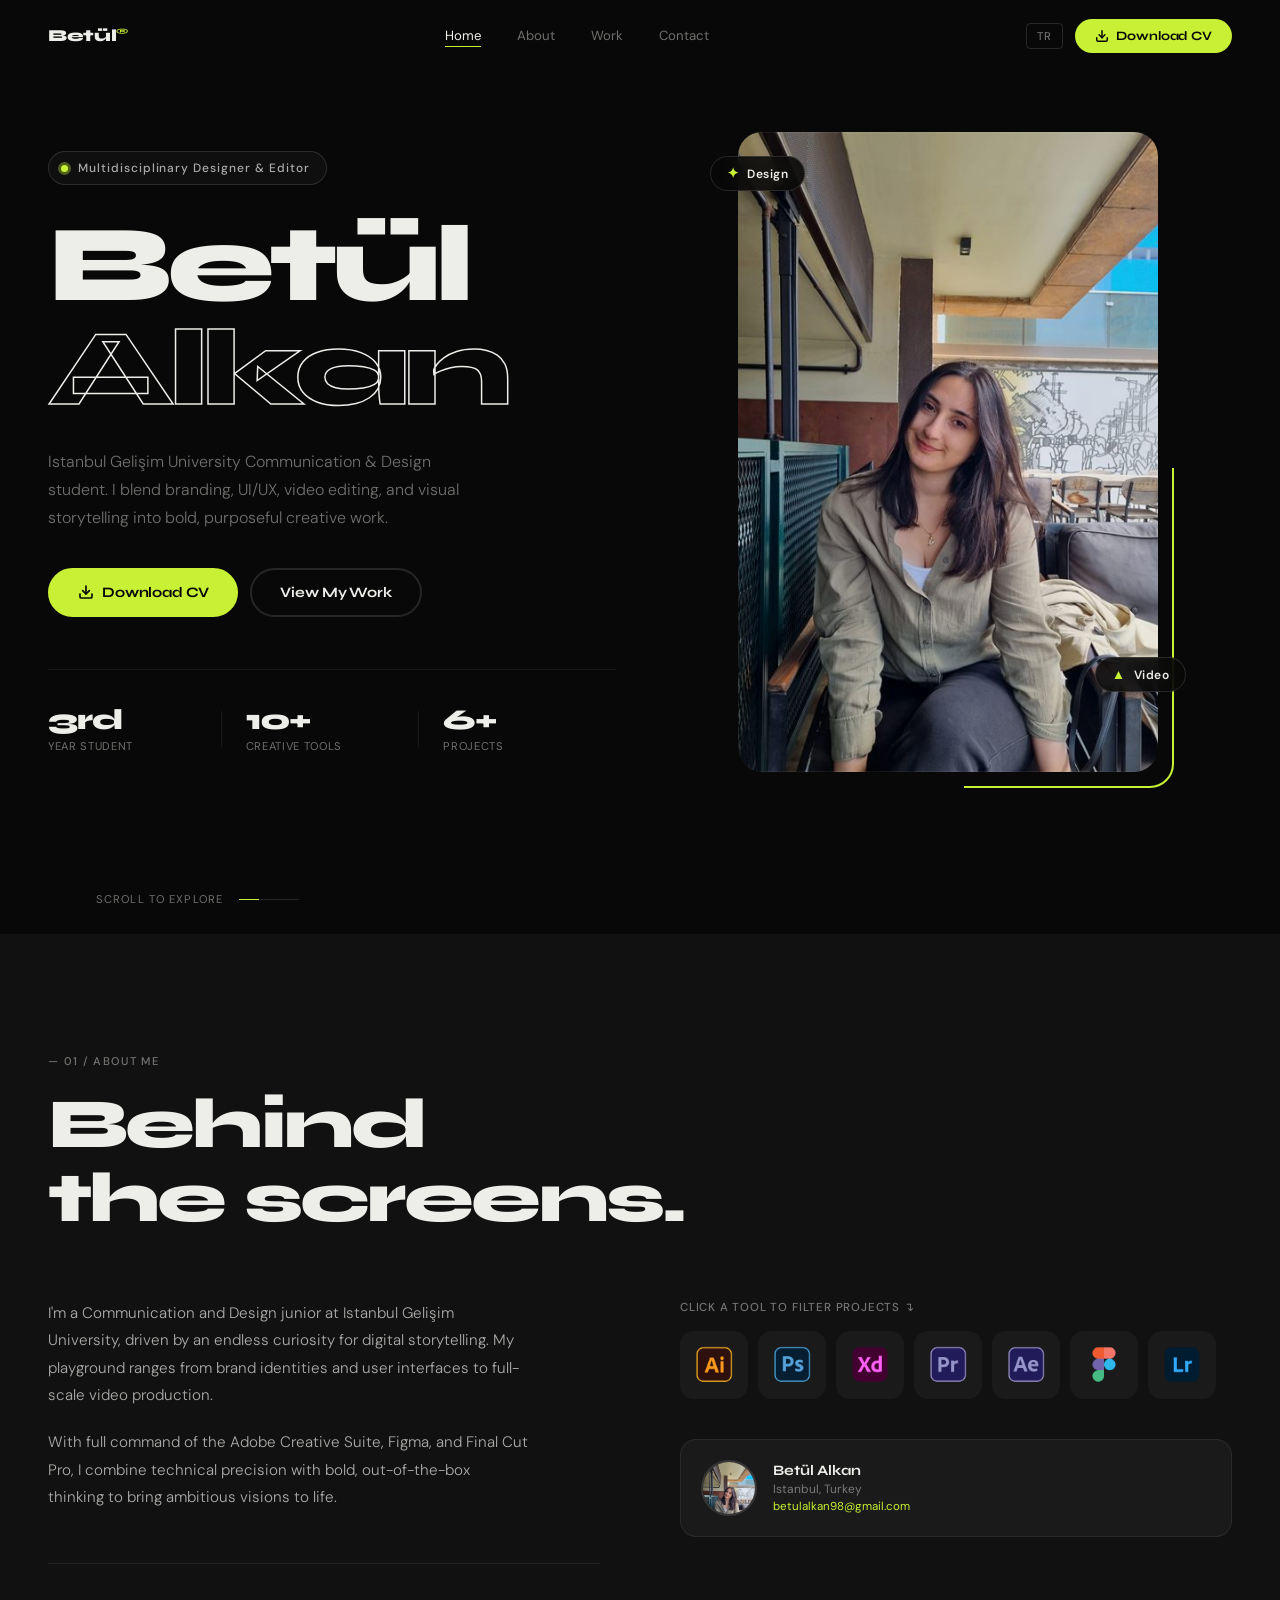
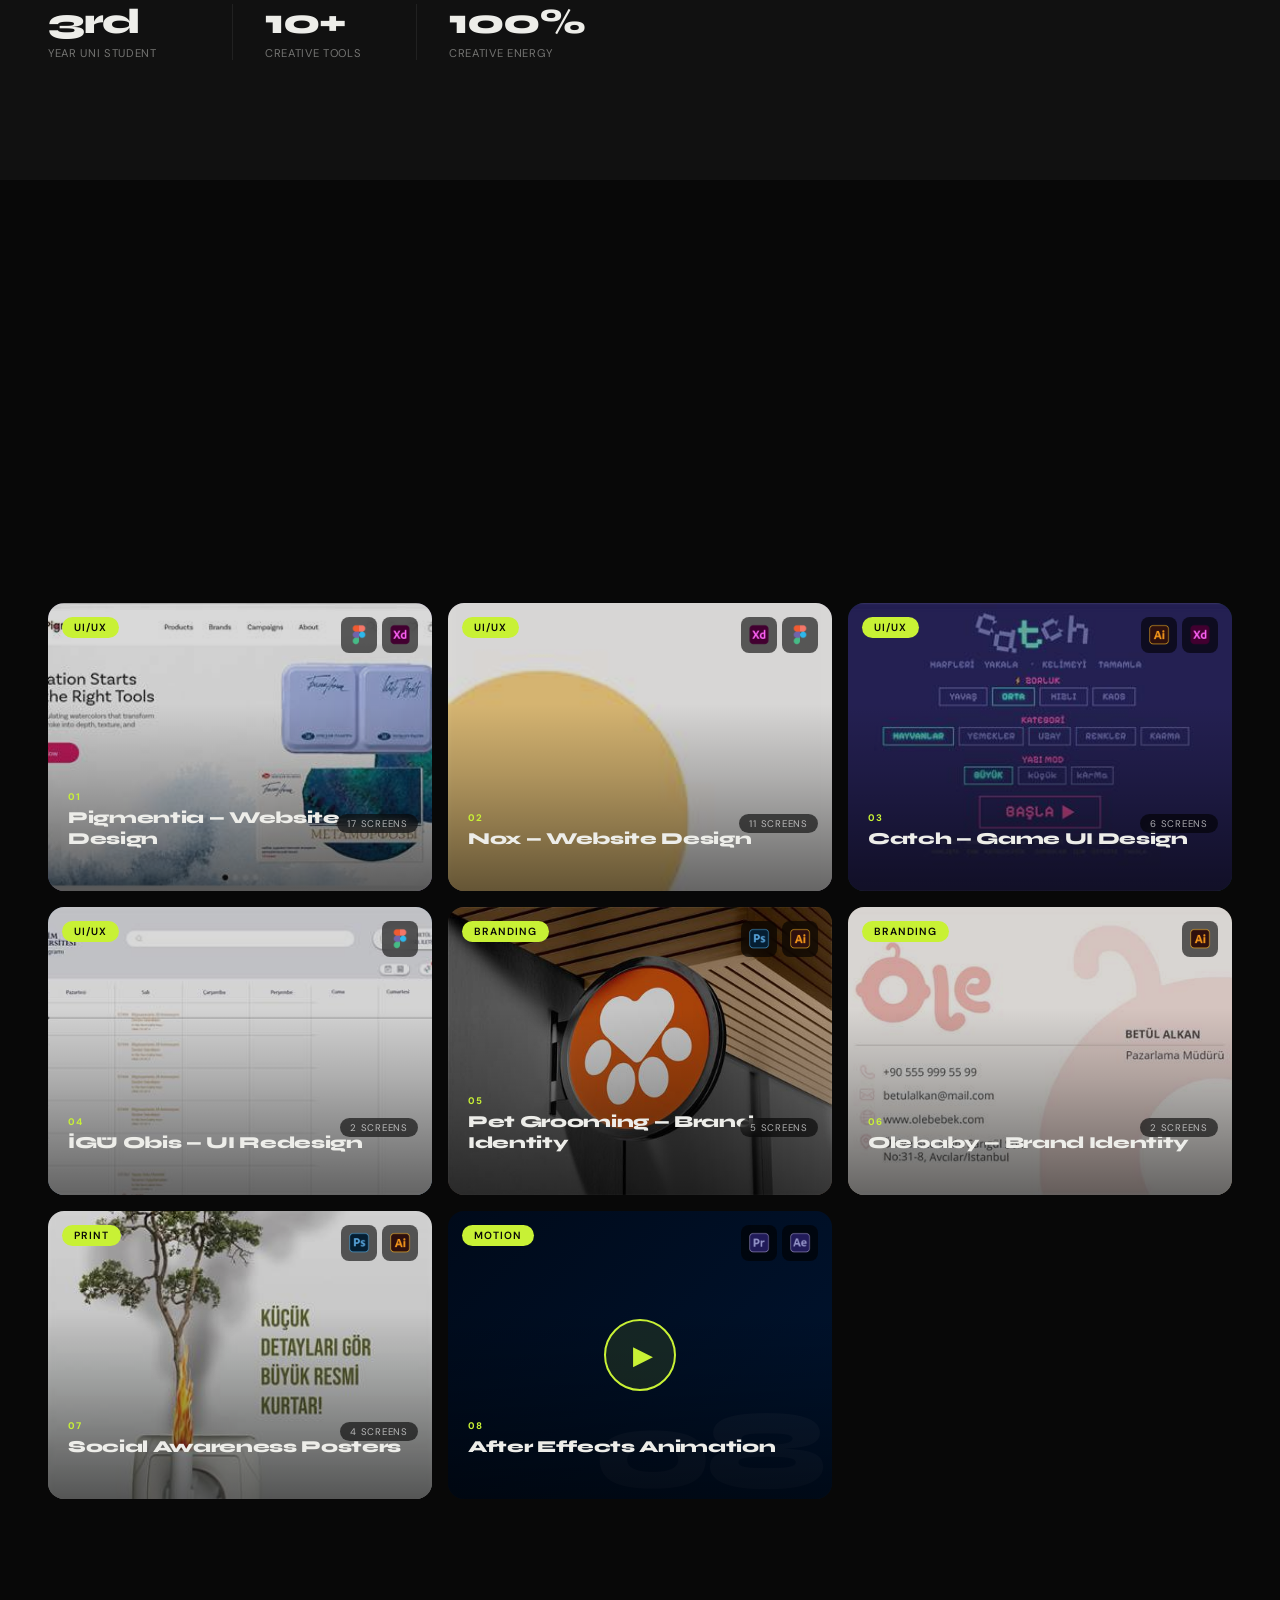
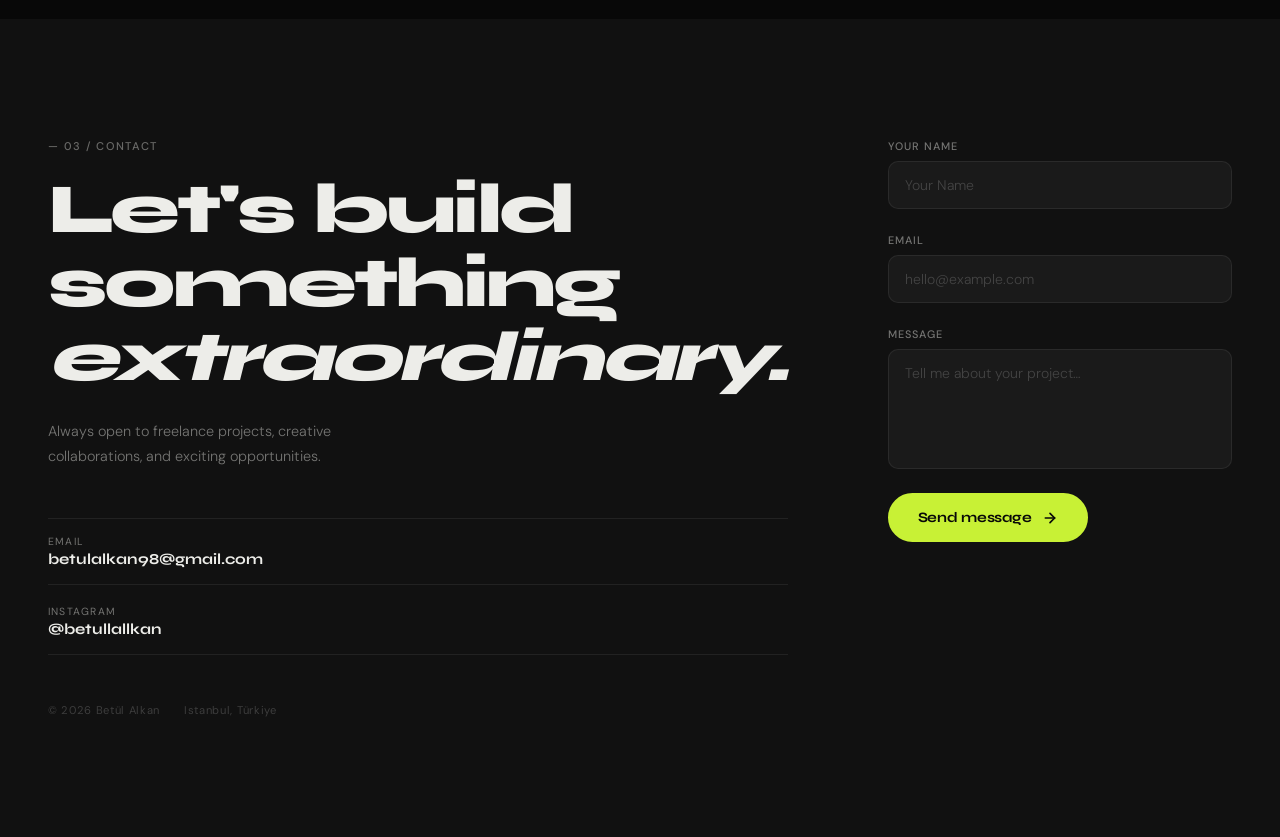
==== commit 5a9b37ea: "wp4" ====
--- a/index.html
+++ b/index.html
@@ -3,12 +3,58 @@
 <head>
   <meta charset="UTF-8" />
   <meta name="viewport" content="width=device-width, initial-scale=1.0" />
-  <title>Betül Alkan — Multidisciplinary Designer & Editor</title>
-  <meta name="description" content="Betül Alkan — Multidisciplinary Designer & Editor based in Istanbul. Branding, UI/UX, video editing, and visual storytelling." />
-  <link rel="stylesheet" href="style.css" />
+
+  <!-- Primary SEO -->
+  <title>Betül Alkan — Multidisciplinary Designer &amp; Editor | Istanbul</title>
+  <meta name="description" content="Betül Alkan — multidisciplinary designer &amp; editor based in Istanbul. Branding, UI/UX design, video editing, and visual storytelling. View selected projects and get in touch." />
+  <meta name="keywords" content="Betül Alkan, designer, UI/UX, branding, video editor, motion graphics, Istanbul, portfolio, graphic design, Figma, Adobe" />
+  <meta name="author" content="Betül Alkan" />
+  <meta name="robots" content="index, follow" />
+  <meta name="theme-color" content="#0e0022" />
+  <link rel="canonical" href="https://betulalkan.com/" />
+
+  <!-- Open Graph -->
+  <meta property="og:type" content="website" />
+  <meta property="og:site_name" content="Betül Alkan" />
+  <meta property="og:title" content="Betül Alkan — Multidisciplinary Designer &amp; Editor" />
+  <meta property="og:description" content="Branding, UI/UX, video editing, and visual storytelling — selected creative work by Istanbul-based designer Betül Alkan." />
+  <meta property="og:url" content="https://betulalkan.com/" />
+  <meta property="og:image" content="https://betulalkan.com/images/profile-photo.jpg" />
+  <meta property="og:locale" content="en_US" />
+  <meta property="og:locale:alternate" content="tr_TR" />
+
+  <!-- Twitter -->
+  <meta name="twitter:card" content="summary_large_image" />
+  <meta name="twitter:title" content="Betül Alkan — Multidisciplinary Designer &amp; Editor" />
+  <meta name="twitter:description" content="Branding, UI/UX, video editing, and visual storytelling — selected creative work by Istanbul-based designer Betül Alkan." />
+  <meta name="twitter:image" content="https://betulalkan.com/images/profile-photo.jpg" />
+
+  <!-- Favicon (inline SVG, zero extra request) -->
+  <link rel="icon" href="data:image/svg+xml,%3Csvg xmlns='http://www.w3.org/2000/svg' viewBox='0 0 100 100'%3E%3Crect width='100' height='100' rx='22' fill='%230e0022'/%3E%3Ctext x='50' y='71' font-family='Georgia,serif' font-size='62' font-weight='700' fill='%23fff' text-anchor='middle'%3EB%3C/text%3E%3C/svg%3E" />
+
+  <!-- Performance: fonts + above-the-fold image -->
   <link rel="preconnect" href="https://fonts.googleapis.com" />
   <link rel="preconnect" href="https://fonts.gstatic.com" crossorigin />
+  <link rel="preload" as="image" href="images/profile-photo.jpg" fetchpriority="high" />
   <link href="https://fonts.googleapis.com/css2?family=Syne:wght@400;600;700;800&family=DM+Sans:ital,opsz,wght@0,9..40,300;0,9..40,400;0,9..40,500;1,9..40,300&display=swap" rel="stylesheet" />
+  <link rel="stylesheet" href="style.css" />
+
+  <!-- Structured data -->
+  <script type="application/ld+json">
+  {
+    "@context": "https://schema.org",
+    "@type": "Person",
+    "name": "Betül Alkan",
+    "url": "https://betulalkan.com/",
+    "image": "https://betulalkan.com/images/profile-photo.jpg",
+    "jobTitle": "Multidisciplinary Designer & Editor",
+    "email": "mailto:betulalkan98@gmail.com",
+    "address": { "@type": "PostalAddress", "addressLocality": "Istanbul", "addressCountry": "TR" },
+    "alumniOf": { "@type": "CollegeOrUniversity", "name": "Istanbul Gelişim University" },
+    "knowsAbout": ["Branding", "UI/UX Design", "Video Editing", "Motion Graphics", "Visual Storytelling"],
+    "sameAs": ["https://instagram.com/betullallkan"]
+  }
+  </script>
 </head>
 <body>
 
@@ -106,7 +152,7 @@
 
         <div class="hero__right reveal-right" style="--d:0.1s">
           <div class="hero__photo-frame">
-            <img src="images/profile-photo.jpeg" alt="Betül Alkan" class="hero__photo" />
+            <img src="images/profile-photo.jpg" alt="Betül Alkan — designer and editor" class="hero__photo" width="520" height="640" fetchpriority="high" decoding="async" />
             <div class="hero__photo-deco hero__photo-deco--1">
               <span class="deco-icon">✦</span>
               <span data-en="Design" data-tr="Tasarım">Design</span>
@@ -177,7 +223,7 @@
             <div class="about__tools reveal-up" style="--d:0.1s" id="aboutTools"></div>
 
             <div class="about__card reveal-up" style="--d:0.2s">
-              <img src="images/profile-photo.jpeg" alt="Betül Alkan" />
+              <img src="images/profile-photo.jpg" alt="Betül Alkan" width="120" height="120" loading="lazy" decoding="async" />
               <div class="about__card-info">
                 <strong>Betül Alkan</strong>
                 <span>Istanbul, Turkey</span>
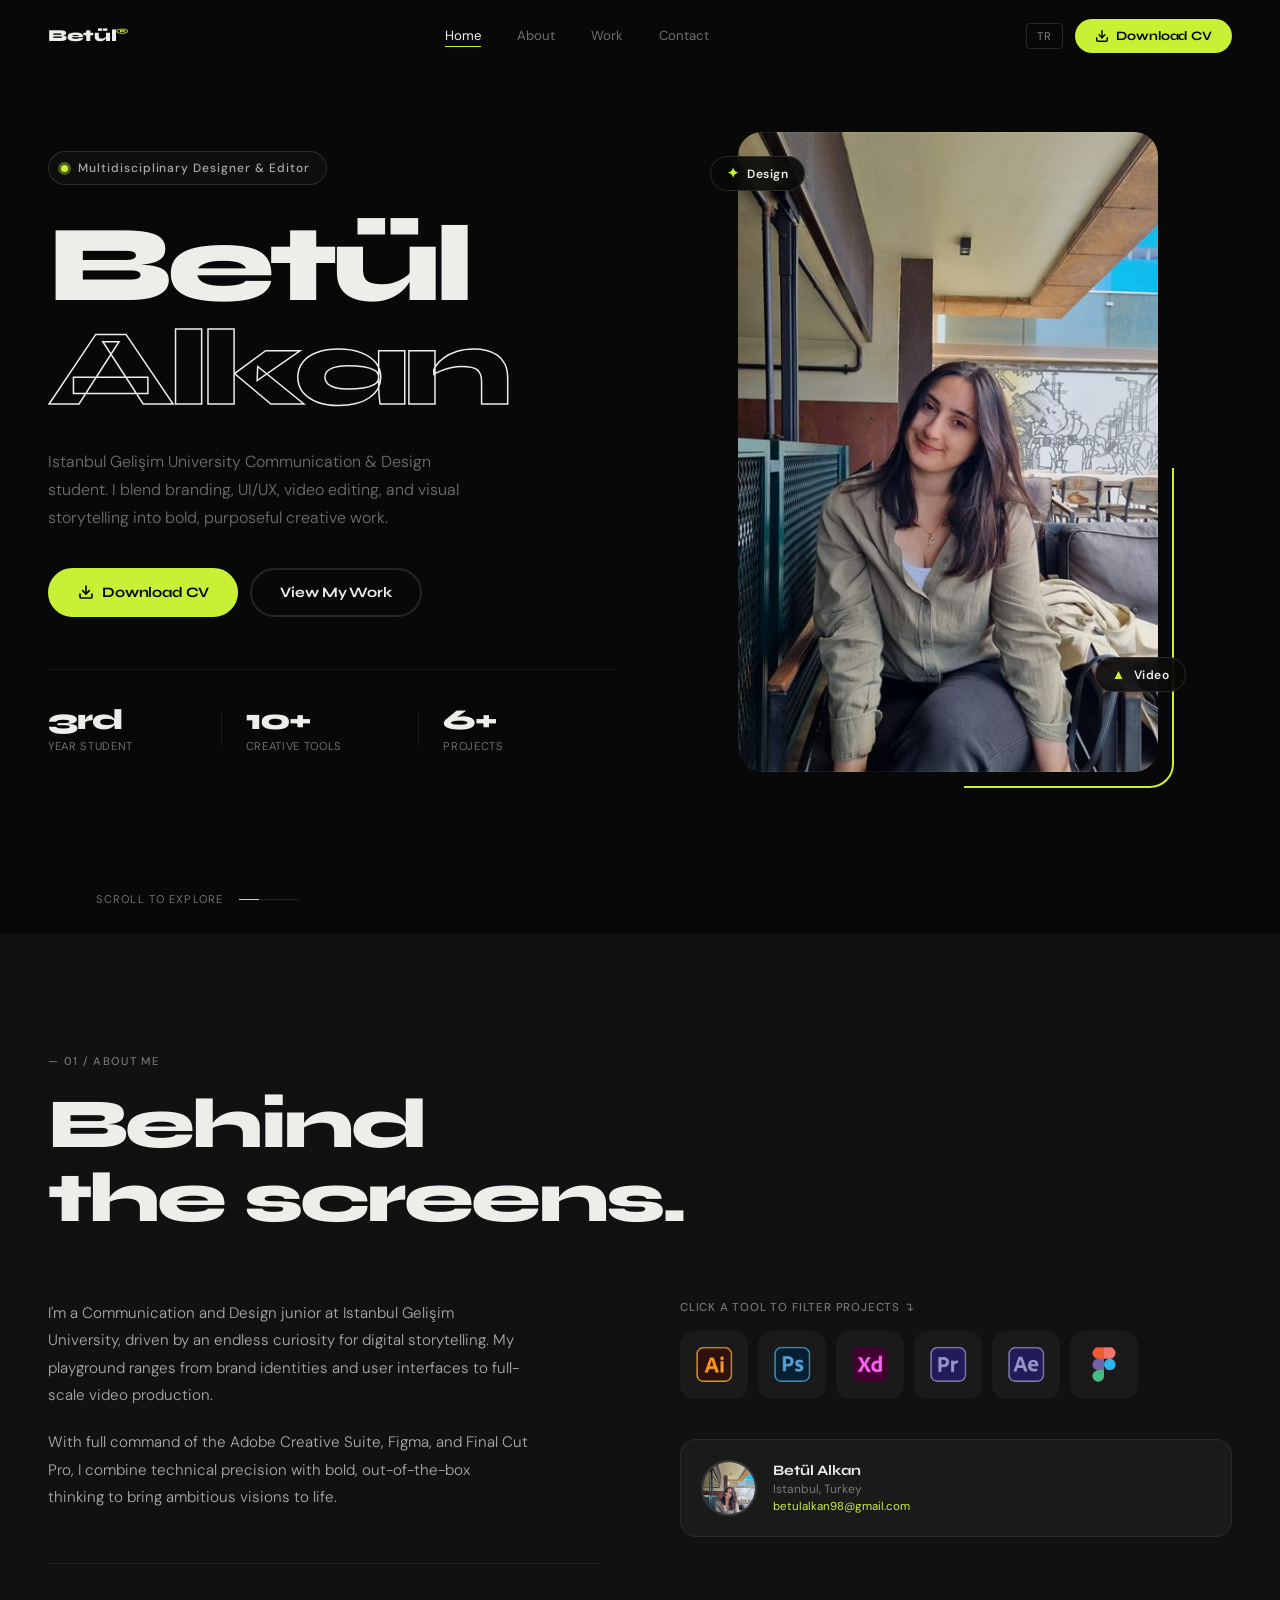
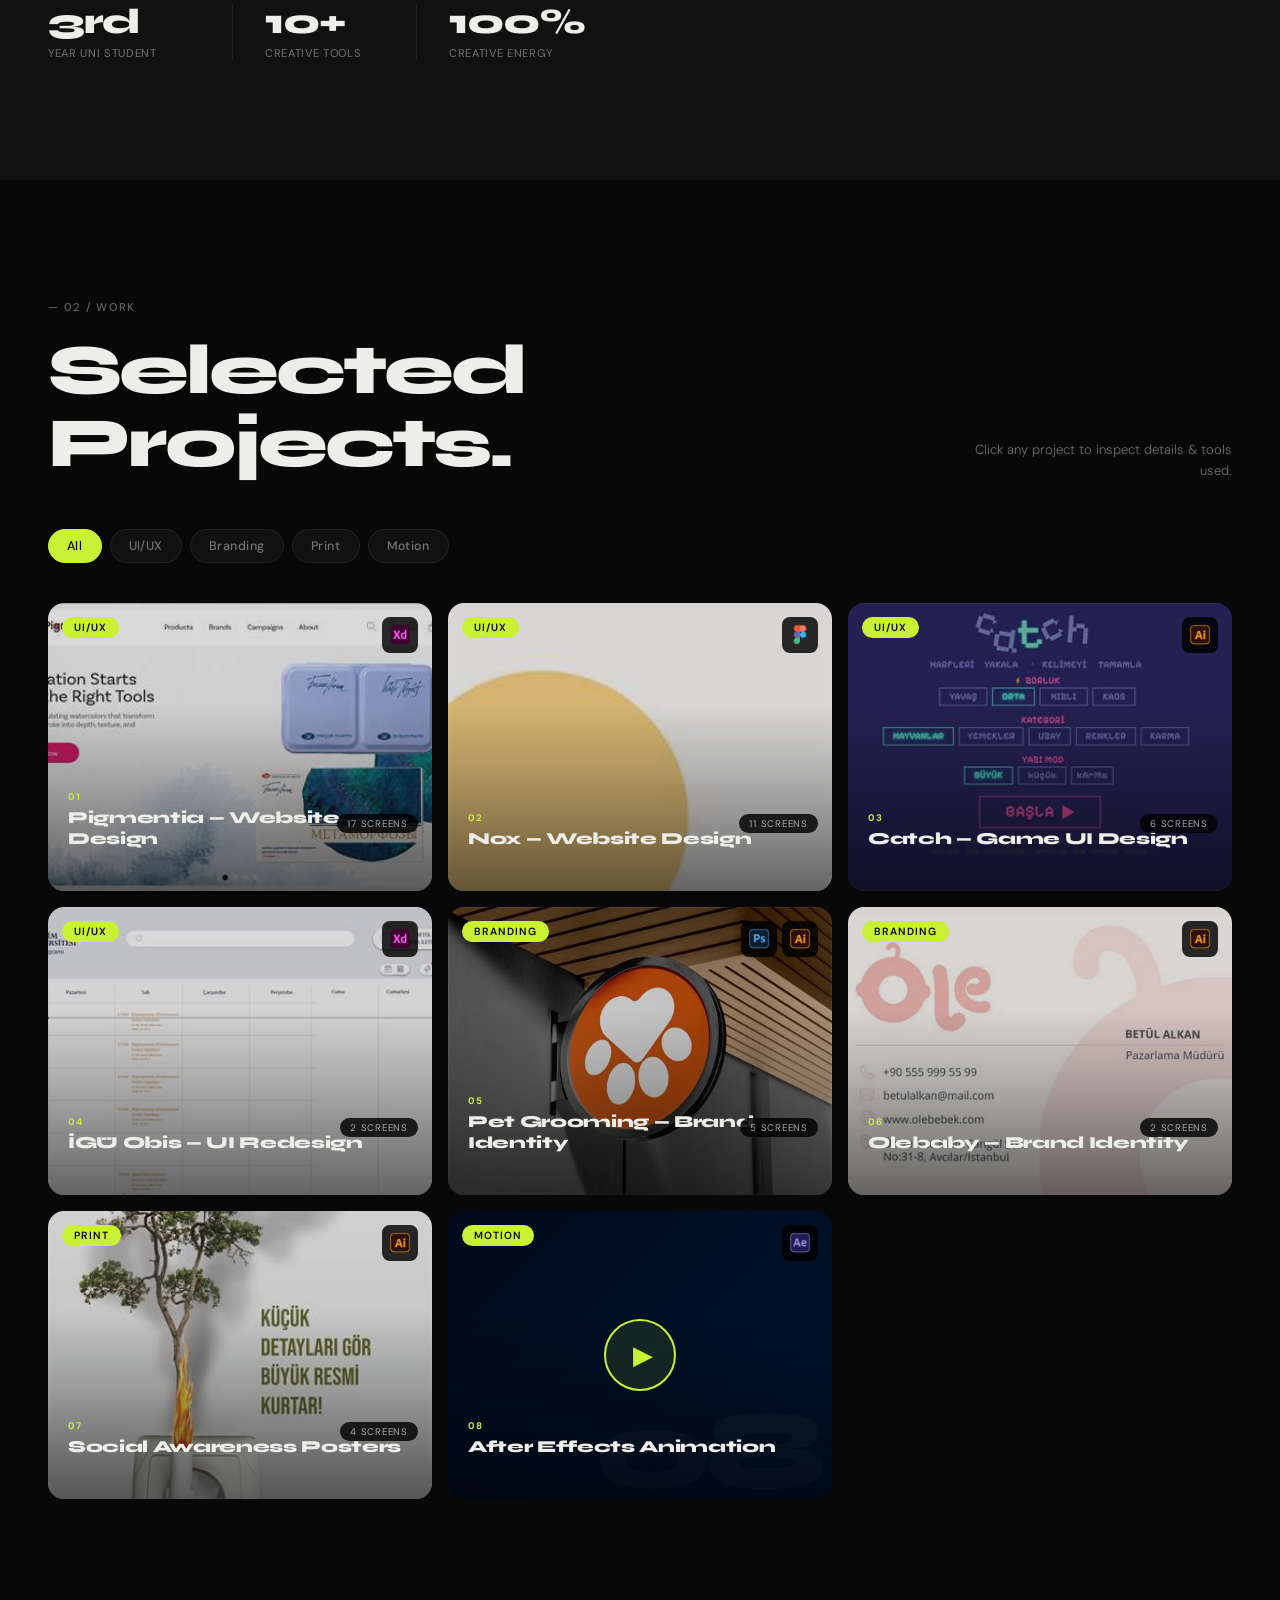
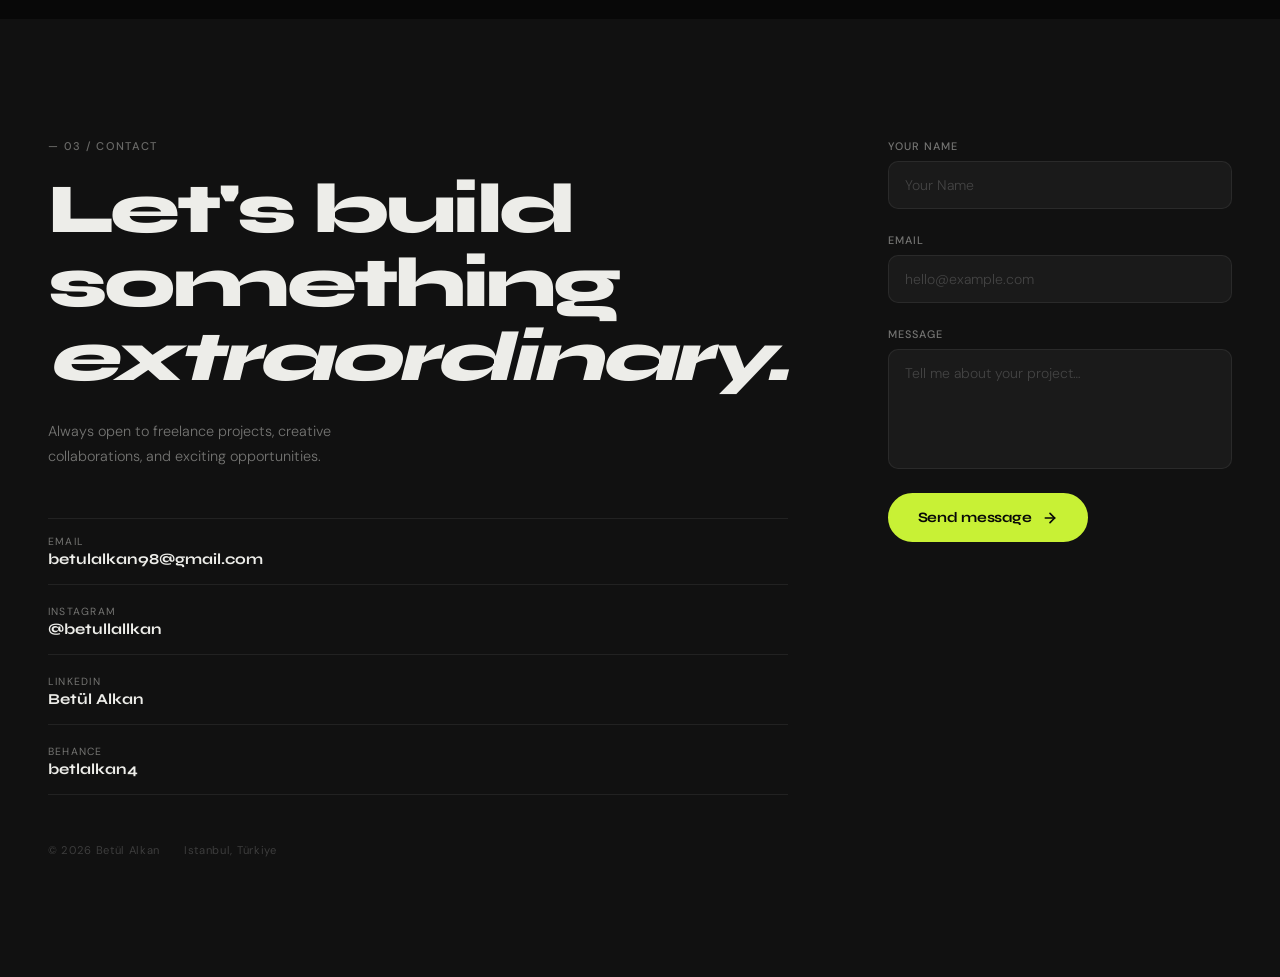
==== commit 855b10b1: "wp 7" ====
--- a/index.html
+++ b/index.html
@@ -295,6 +295,14 @@
               <span class="c-link__label">Instagram</span>
               <span class="c-link__text">@betullallkan</span>
             </a>
+            <a href="https://www.linkedin.com/in/bet%C3%BCl-alkan-22a46733b" target="_blank" rel="noopener" class="c-link">
+              <span class="c-link__label">LinkedIn</span>
+              <span class="c-link__text">Betül Alkan</span>
+            </a>
+            <a href="https://www.behance.net/betlalkan4/moodboards" target="_blank" rel="noopener" class="c-link">
+              <span class="c-link__label">Behance</span>
+              <span class="c-link__text">betlalkan4</span>
+            </a>
           </div>
 
           <div class="contact__footer reveal-up" style="--d:0.4s">
--- a/style.css
+++ b/style.css
@@ -60,7 +60,7 @@
   z-index: 10000;
   transform: translate(-50%, -50%);
   transition: width .25s var(--ease), height .25s var(--ease), opacity .2s;
-  mix-blend-mode: difference;
+  box-shadow: 0 0 0 1px rgba(0,0,0,0.25);
 }
 
 .cursor.grow {
@@ -898,8 +898,7 @@
 .project-card__tool {
   width: 36px;
   height: 36px;
-  background: rgba(0,0,0,0.6);
-  backdrop-filter: blur(6px);
+  background: rgba(0,0,0,0.82);
   border-radius: 8px;
   display: flex;
   align-items: center;
@@ -996,8 +995,7 @@
   letter-spacing: 0.08em;
   text-transform: uppercase;
   color: rgba(255,255,255,0.65);
-  background: rgba(0,0,0,0.6);
-  backdrop-filter: blur(6px);
+  background: rgba(0,0,0,0.82);
   border-radius: 50px;
   padding: 3px 10px;
   z-index: 3;
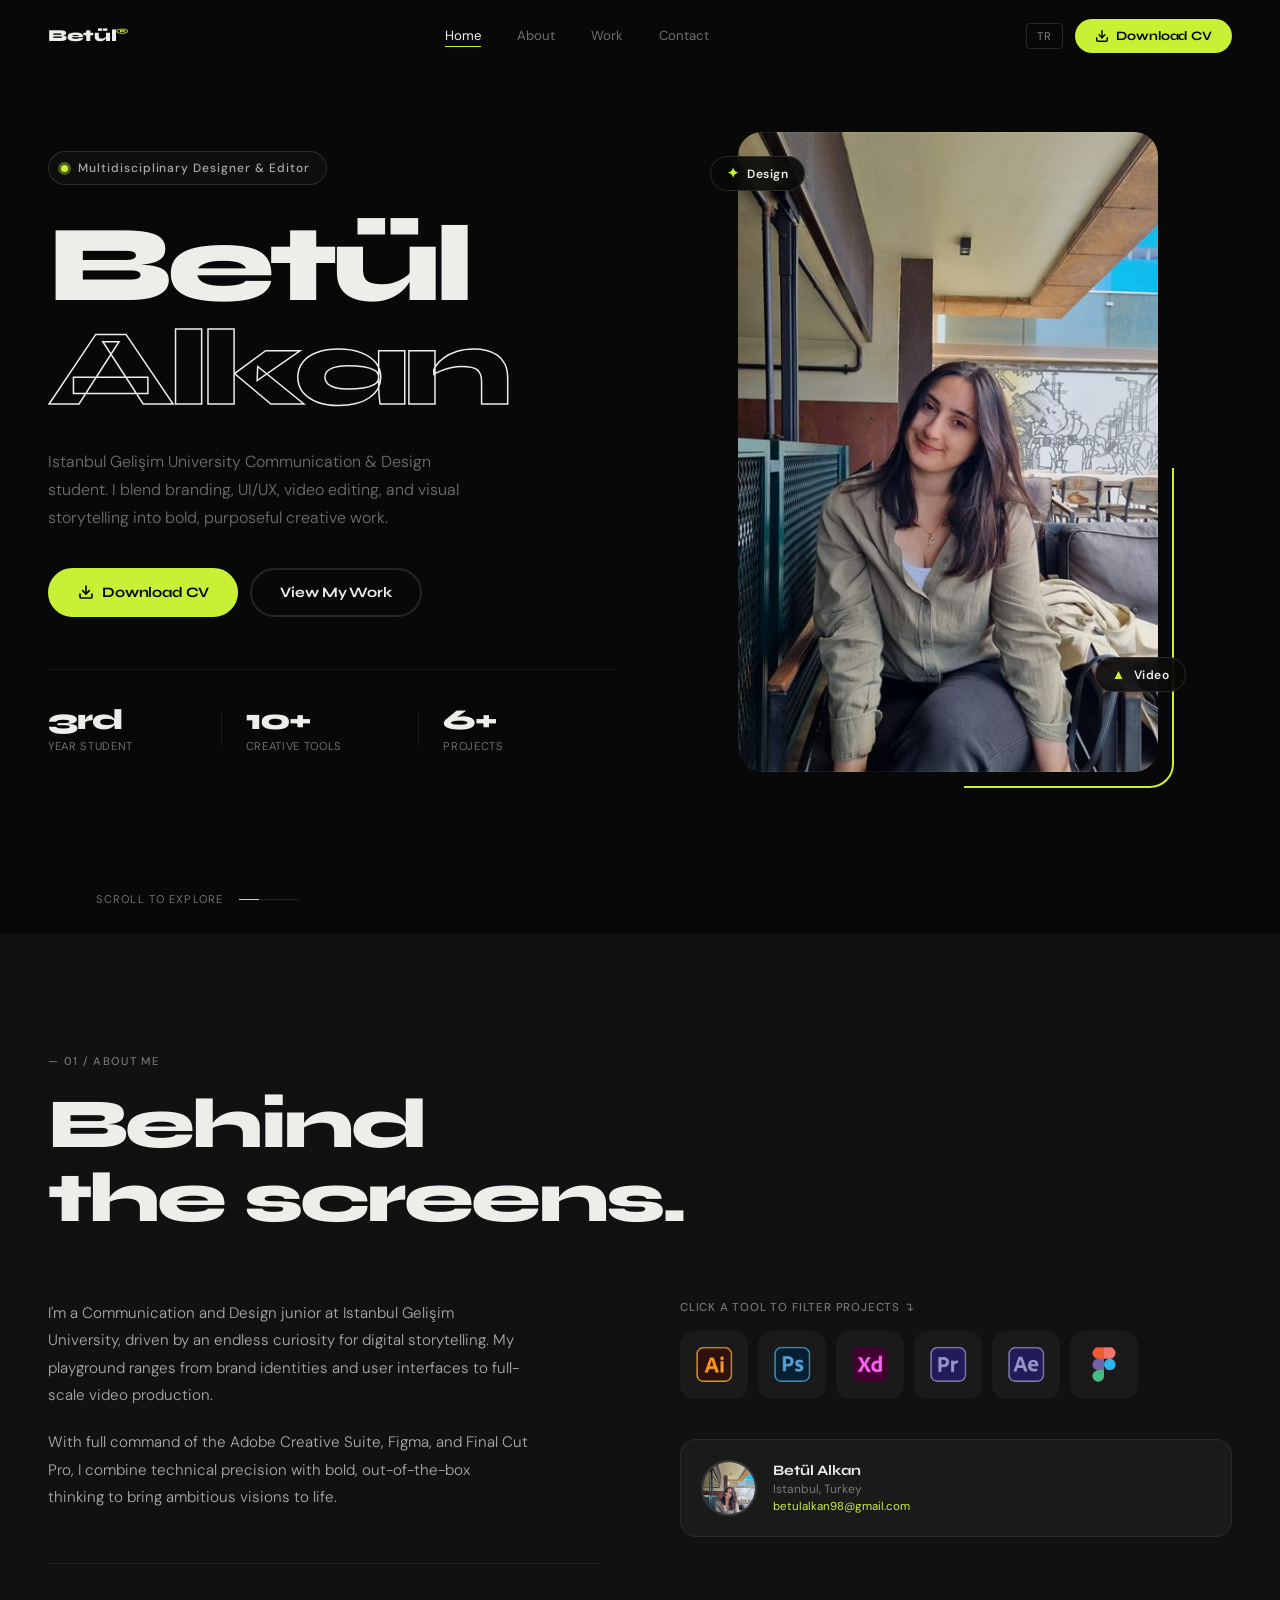
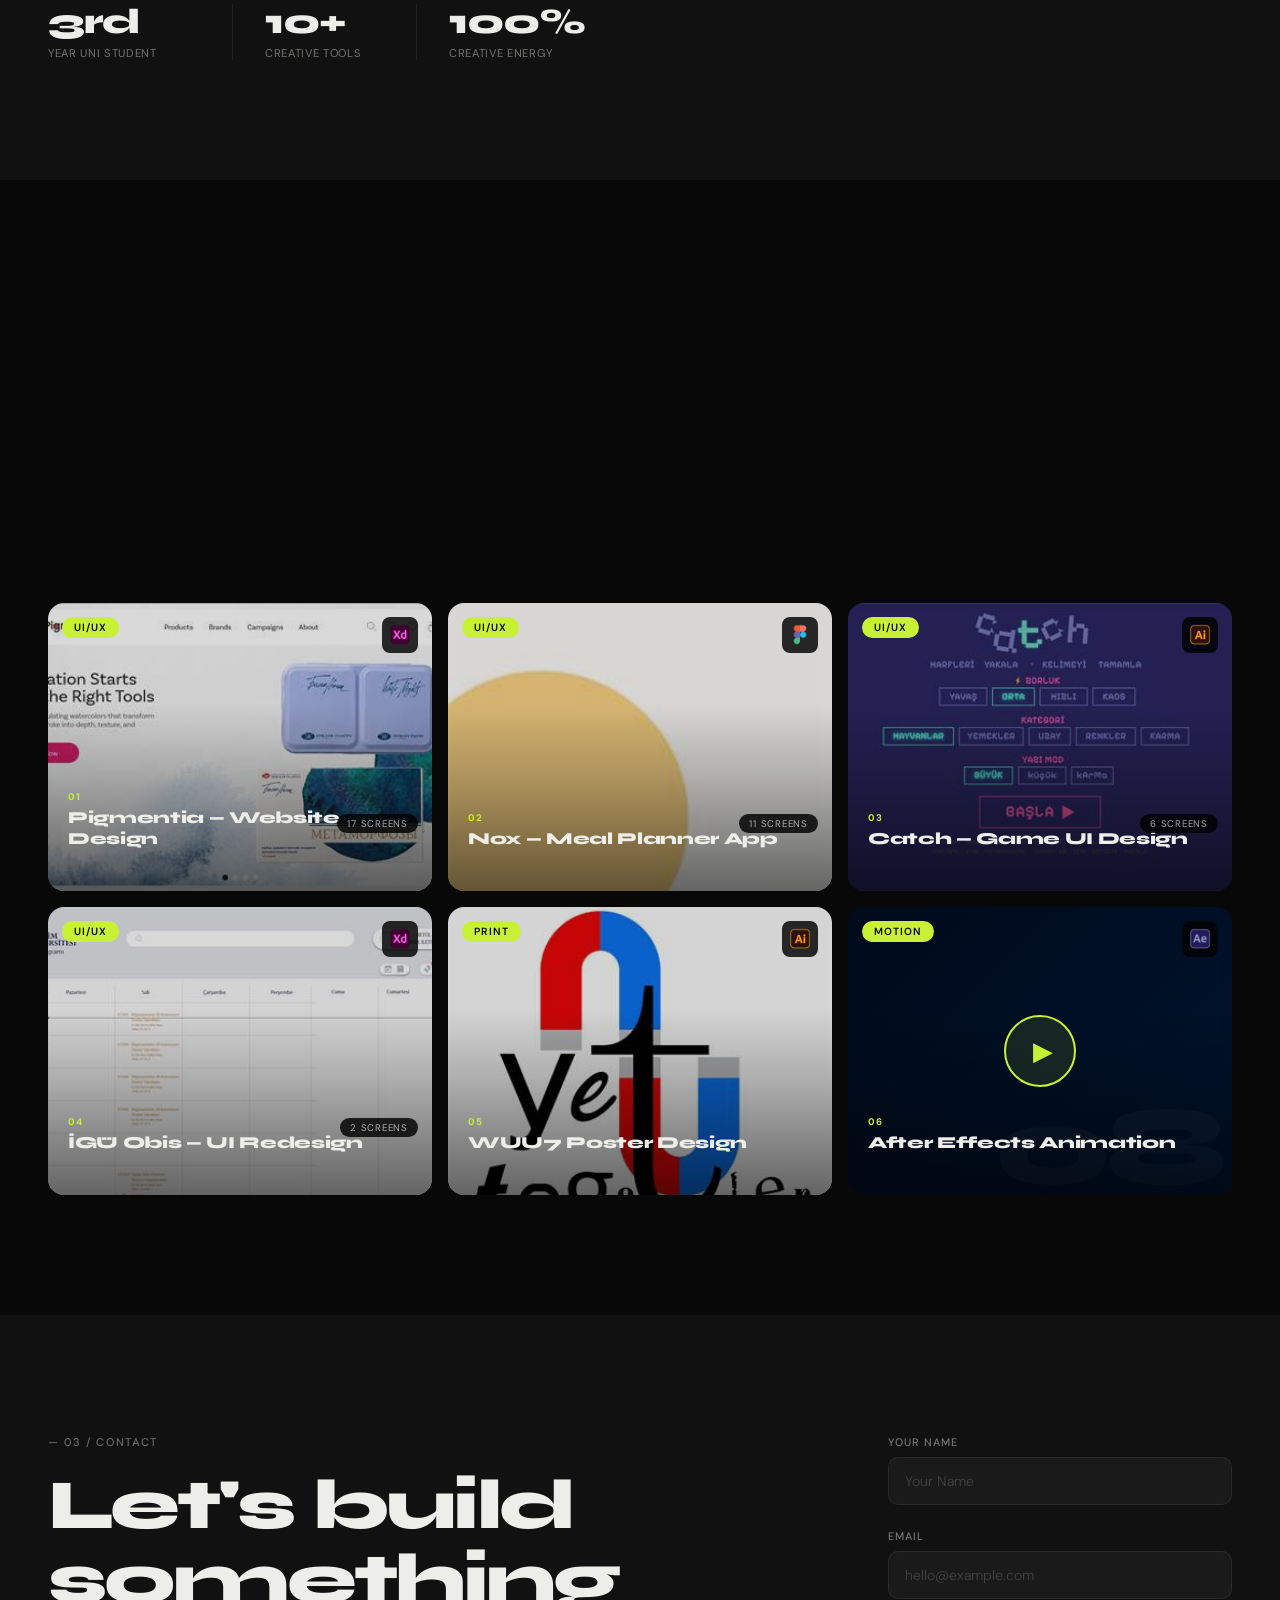
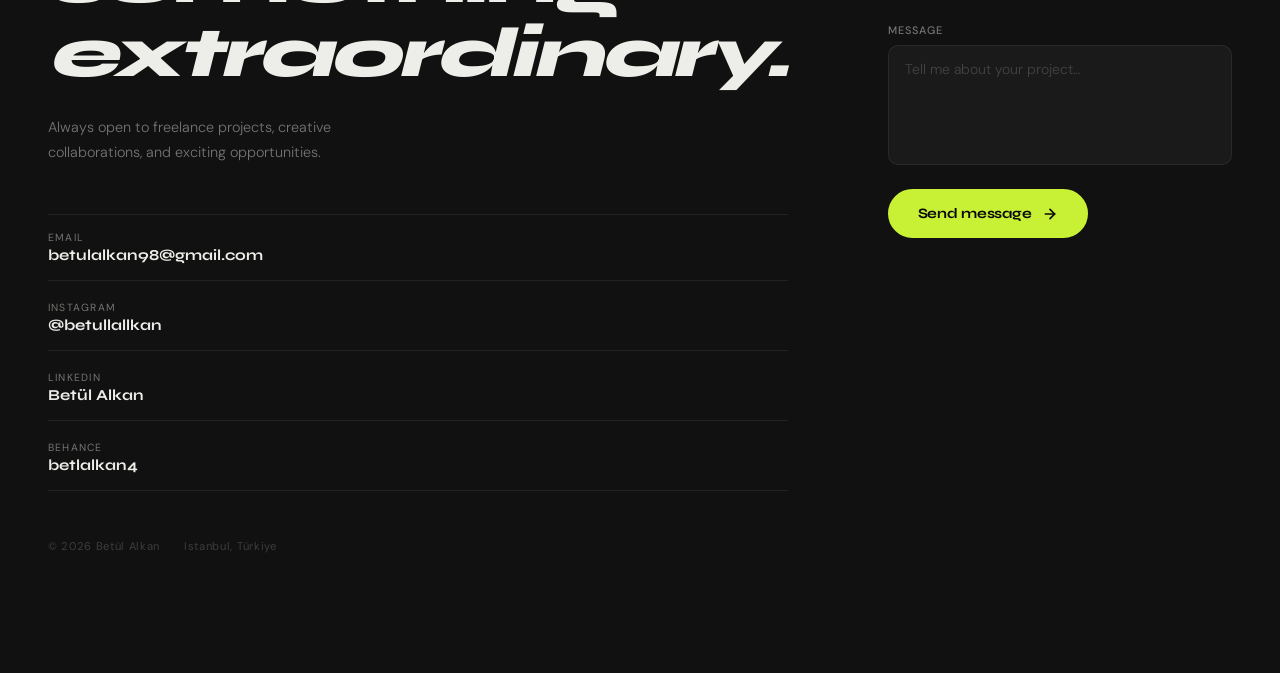
==== commit c69a3d23: "wp 9" ====
--- a/index.html
+++ b/index.html
@@ -258,7 +258,6 @@
         <div class="work__filters reveal-up" id="workFilters">
           <button class="filter-btn active" data-filter="all"      data-en="All"       data-tr="Tümü">All</button>
           <button class="filter-btn" data-filter="ux"              data-en="UI/UX"     data-tr="Arayüz">UI/UX</button>
-          <button class="filter-btn" data-filter="branding"        data-en="Branding"  data-tr="Marka">Branding</button>
           <button class="filter-btn" data-filter="print"           data-en="Print"     data-tr="Baskı">Print</button>
           <button class="filter-btn" data-filter="motion"          data-en="Motion"    data-tr="Animasyon">Motion</button>
         </div>
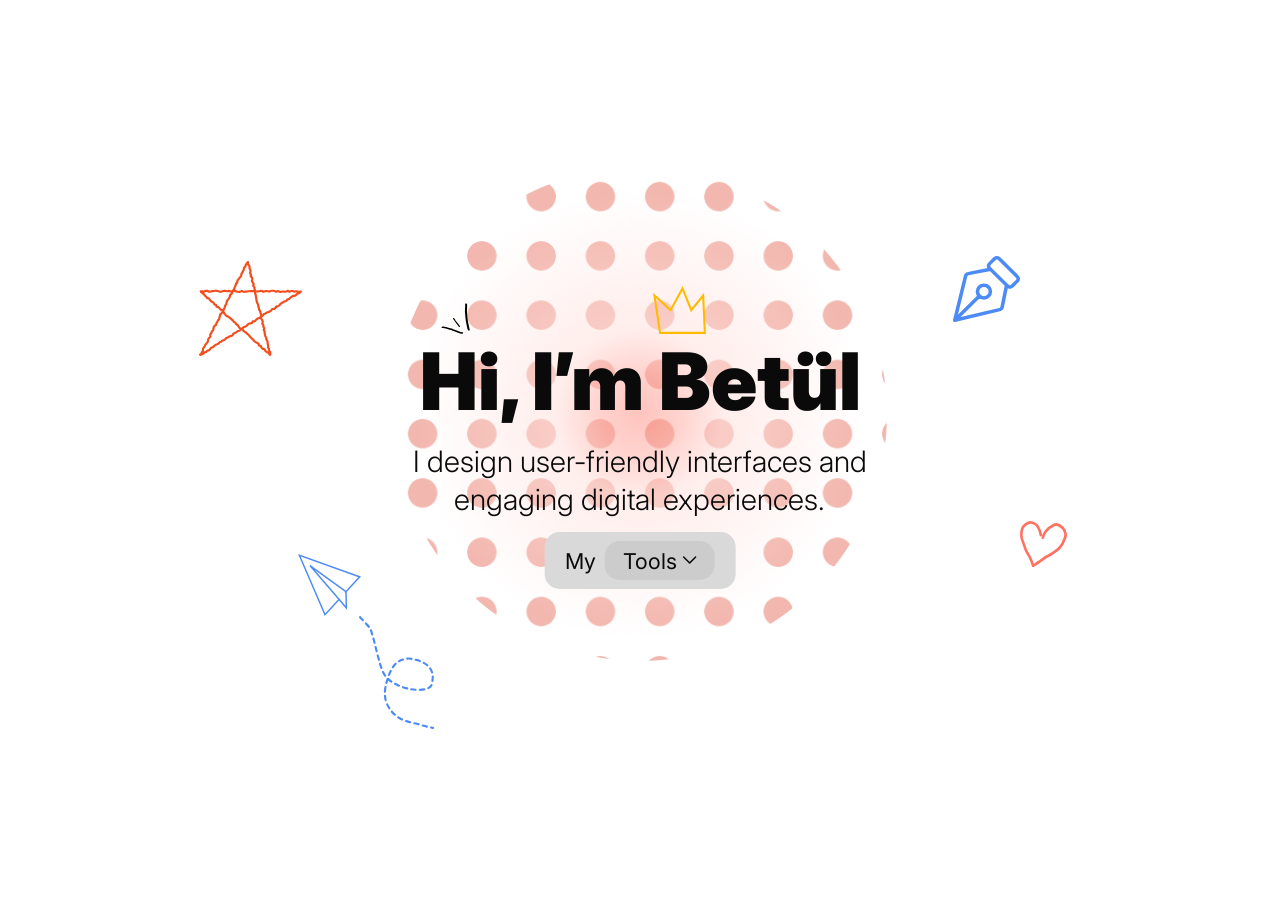
==== commit 2f7b50d6: "wp 10" ====
--- a/index.html
+++ b/index.html
@@ -5,38 +5,36 @@
   <meta name="viewport" content="width=device-width, initial-scale=1.0" />
 
   <!-- Primary SEO -->
-  <title>Betül Alkan — Multidisciplinary Designer &amp; Editor | Istanbul</title>
-  <meta name="description" content="Betül Alkan — multidisciplinary designer &amp; editor based in Istanbul. Branding, UI/UX design, video editing, and visual storytelling. View selected projects and get in touch." />
+  <title>Betül Alkan — UI/UX Designer &amp; Editor | Istanbul</title>
+  <meta name="description" content="Betül Alkan — UI/UX designer and editor based in Istanbul. Explore my tools and selected projects, or get in touch." />
   <meta name="keywords" content="Betül Alkan, designer, UI/UX, branding, video editor, motion graphics, Istanbul, portfolio, graphic design, Figma, Adobe" />
   <meta name="author" content="Betül Alkan" />
   <meta name="robots" content="index, follow" />
-  <meta name="theme-color" content="#0e0022" />
+  <meta name="theme-color" content="#ffffff" />
   <link rel="canonical" href="https://betulalkan.com/" />
 
   <!-- Open Graph -->
   <meta property="og:type" content="website" />
   <meta property="og:site_name" content="Betül Alkan" />
-  <meta property="og:title" content="Betül Alkan — Multidisciplinary Designer &amp; Editor" />
-  <meta property="og:description" content="Branding, UI/UX, video editing, and visual storytelling — selected creative work by Istanbul-based designer Betül Alkan." />
+  <meta property="og:title" content="Betül Alkan — UI/UX Designer &amp; Editor" />
+  <meta property="og:description" content="Explore my tools and selected projects, or get in touch." />
   <meta property="og:url" content="https://betulalkan.com/" />
   <meta property="og:image" content="https://betulalkan.com/images/profile-photo.jpg" />
   <meta property="og:locale" content="en_US" />
-  <meta property="og:locale:alternate" content="tr_TR" />
 
   <!-- Twitter -->
   <meta name="twitter:card" content="summary_large_image" />
-  <meta name="twitter:title" content="Betül Alkan — Multidisciplinary Designer &amp; Editor" />
-  <meta name="twitter:description" content="Branding, UI/UX, video editing, and visual storytelling — selected creative work by Istanbul-based designer Betül Alkan." />
+  <meta name="twitter:title" content="Betül Alkan — UI/UX Designer &amp; Editor" />
+  <meta name="twitter:description" content="Explore my tools and selected projects, or get in touch." />
   <meta name="twitter:image" content="https://betulalkan.com/images/profile-photo.jpg" />
 
   <!-- Favicon (inline SVG, zero extra request) -->
-  <link rel="icon" href="data:image/svg+xml,%3Csvg xmlns='http://www.w3.org/2000/svg' viewBox='0 0 100 100'%3E%3Crect width='100' height='100' rx='22' fill='%230e0022'/%3E%3Ctext x='50' y='71' font-family='Georgia,serif' font-size='62' font-weight='700' fill='%23fff' text-anchor='middle'%3EB%3C/text%3E%3C/svg%3E" />
+  <link rel="icon" href="data:image/svg+xml,%3Csvg xmlns='http://www.w3.org/2000/svg' viewBox='0 0 100 100'%3E%3Crect width='100' height='100' rx='22' fill='%23000'/%3E%3Ctext x='50' y='71' font-family='Georgia,serif' font-size='62' font-weight='700' fill='%23fff' text-anchor='middle'%3EB%3C/text%3E%3C/svg%3E" />
 
-  <!-- Performance: fonts + above-the-fold image -->
+  <!-- Fonts -->
   <link rel="preconnect" href="https://fonts.googleapis.com" />
   <link rel="preconnect" href="https://fonts.gstatic.com" crossorigin />
-  <link rel="preload" as="image" href="images/profile-photo.jpg" fetchpriority="high" />
-  <link href="https://fonts.googleapis.com/css2?family=Syne:wght@400;600;700;800&family=DM+Sans:ital,opsz,wght@0,9..40,300;0,9..40,400;0,9..40,500;1,9..40,300&display=swap" rel="stylesheet" />
+  <link href="https://fonts.googleapis.com/css2?family=Inter:ital,wght@0,300;0,400;0,500;0,700;0,900&display=swap" rel="stylesheet" />
   <link rel="stylesheet" href="style.css" />
 
   <!-- Structured data -->
@@ -47,308 +45,103 @@
     "name": "Betül Alkan",
     "url": "https://betulalkan.com/",
     "image": "https://betulalkan.com/images/profile-photo.jpg",
-    "jobTitle": "Multidisciplinary Designer & Editor",
+    "jobTitle": "UI/UX Designer & Editor",
     "email": "mailto:betulalkan98@gmail.com",
     "address": { "@type": "PostalAddress", "addressLocality": "Istanbul", "addressCountry": "TR" },
     "alumniOf": { "@type": "CollegeOrUniversity", "name": "Istanbul Gelişim University" },
-    "knowsAbout": ["Branding", "UI/UX Design", "Video Editing", "Motion Graphics", "Visual Storytelling"],
-    "sameAs": ["https://instagram.com/betullallkan"]
+    "knowsAbout": ["Branding", "UI/UX Design", "Video Editing", "Motion Graphics", "Visual Storytelling"]
   }
   </script>
 </head>
 <body>
 
-  <!-- CURSOR -->
-  <div class="cursor" id="cursor"></div>
+  <main class="stage" id="stage" data-view="idle">
 
-  <!-- NAV -->
-  <header class="nav" id="nav">
-    <a href="#home" class="nav__logo">Betül<sup>®</sup></a>
-    <nav class="nav__links" aria-label="Main navigation">
-      <a href="#home"    class="nav-link" data-section="home">Home</a>
-      <a href="#about"   class="nav-link" data-section="about">About</a>
-      <a href="#work"    class="nav-link" data-section="work">Work</a>
-      <a href="#contact" class="nav-link" data-section="contact">Contact</a>
-    </nav>
-    <div class="nav__actions">
-      <button class="lang-btn" id="langBtn" aria-label="Switch language">TR</button>
-      <a href="BetulCV.pdf" download class="btn-cv" id="navCvBtn">
-        <svg width="14" height="14" viewBox="0 0 24 24" fill="none" stroke="currentColor" stroke-width="2.5" stroke-linecap="round" stroke-linejoin="round">
-          <path d="M21 15v4a2 2 0 01-2 2H5a2 2 0 01-2-2v-4"/>
-          <polyline points="7 10 12 15 17 10"/>
-          <line x1="12" y1="15" x2="12" y2="3"/>
-        </svg>
-        <span data-en="Download CV" data-tr="CV İndir">Download CV</span>
-      </a>
-      <button class="nav__burger" id="burgerBtn" aria-label="Toggle menu" aria-expanded="false">
-        <span></span><span></span><span></span>
+    <!-- Hero (title/subtitle/pill reposition per view via CSS) -->
+    <h1 class="hero-title">Hi, I&rsquo;m Betül</h1>
+    <p class="hero-subtitle">I design user-friendly interfaces and engaging digital experiences.</p>
+
+    <div class="pill" id="pill">
+      <button class="pill__toggle" id="pillToggle" type="button" aria-haspopup="listbox" aria-expanded="false">
+        <span class="pill__my">My</span>
+        <span class="pill__seg">
+          <span id="pillCurrent">Tools</span>
+          <svg class="chevron" width="14" height="9" viewBox="0 0 14 9" fill="none" aria-hidden="true">
+            <path d="M1 1L7 7L13 1" stroke="currentColor" stroke-width="1.6" stroke-linecap="round" stroke-linejoin="round" />
+          </svg>
+        </span>
+      </button>
+      <ul class="pill-menu" id="pillMenu" role="listbox" hidden>
+        <li role="option" data-view="tools">Tools</li>
+        <li role="option" data-view="projects">Projects</li>
+        <li role="option" aria-disabled="true">Abilities <span class="soon">Soon</span></li>
+        <li role="option" aria-disabled="true">Intelligences <span class="soon">Soon</span></li>
+        <li role="option" aria-disabled="true">Education <span class="soon">Soon</span></li>
+        <li role="option" aria-disabled="true">Experience <span class="soon">Soon</span></li>
+        <li role="option" aria-disabled="true">Story <span class="soon">Soon</span></li>
+      </ul>
+    </div>
+
+    <!-- IDLE: doodle decorations -->
+    <div class="doodles" id="doodles" aria-hidden="true">
+      <div class="dot-grid"></div>
+      <img class="doodle doodle--star"   src="images/decor/star.svg"   alt="" />
+      <img class="doodle doodle--crown"  src="images/decor/crown.svg"  alt="" />
+      <img class="doodle doodle--motion-a" src="images/decor/motion-a.svg" alt="" />
+      <img class="doodle doodle--motion-b" src="images/decor/motion-b.svg" alt="" />
+      <img class="doodle doodle--motion-c" src="images/decor/motion-c.svg" alt="" />
+      <img class="doodle doodle--pen"    src="images/decor/pen.svg"    alt="" />
+      <img class="doodle doodle--heart-a" src="images/decor/heart-a.svg" alt="" />
+      <img class="doodle doodle--heart-b" src="images/decor/heart-b.svg" alt="" />
+      <img class="doodle doodle--plane-body" src="images/decor/plane-body.svg" alt="" />
+      <img class="doodle doodle--plane-fin"  src="images/decor/plane-fin.svg"  alt="" />
+      <img class="doodle doodle--plane-trail" src="images/decor/plane-trail.svg" alt="" />
+    </div>
+
+    <!-- TOOLS -->
+    <div class="tools-view" id="toolsView">
+      <a class="contact-link" href="mailto:betulalkan98@gmail.com">Contact me</a>
+      <img class="tools-arc-bg" src="images/decor/tools-arc.svg" alt="" />
+      <div class="tool-icon tool-icon--xd">
+        <img src="images/logo-adobe-xd.png" alt="Adobe XD" />
+      </div>
+      <div class="tool-icon tool-icon--ps">
+        <img src="images/logo-photoshop.png" alt="Adobe Photoshop" />
+      </div>
+      <div class="tool-icon tool-icon--ai">
+        <img src="images/logo-illustrator.png" alt="Adobe Illustrator" />
+      </div>
+      <div class="tool-icon tool-icon--ae">
+        <img src="images/logo-after-effects.png" alt="Adobe After Effects" />
+      </div>
+      <div class="tool-icon tool-icon--pr">
+        <img src="images/logo-premiere.png" alt="Adobe Premiere Pro" />
+      </div>
+      <div class="tool-icon tool-icon--figma">
+        <img src="images/logo-figma.png" alt="Figma" />
+      </div>
+    </div>
+
+    <!-- PROJECTS -->
+    <div class="projects-view" id="projectsView">
+      <button class="carousel-arrow carousel-arrow--prev" id="carPrev" type="button" aria-label="Previous project">
+        <svg width="18" height="18" viewBox="0 0 18 18" fill="none" aria-hidden="true"><path d="M11 3L5 9L11 15" stroke="currentColor" stroke-width="1.8" stroke-linecap="round" stroke-linejoin="round" /></svg>
+      </button>
+      <div class="carousel-track" id="carouselTrack"></div>
+      <button class="carousel-arrow carousel-arrow--next" id="carNext" type="button" aria-label="Next project">
+        <svg width="18" height="18" viewBox="0 0 18 18" fill="none" aria-hidden="true"><path d="M7 3L13 9L7 15" stroke="currentColor" stroke-width="1.8" stroke-linecap="round" stroke-linejoin="round" /></svg>
       </button>
     </div>
-  </header>
-
-  <!-- MOBILE MENU -->
-  <div class="mobile-menu" id="mobileMenu" aria-hidden="true">
-    <a href="#home"    class="mobile-link" data-en="Home"    data-tr="Ana Sayfa">Home</a>
-    <a href="#about"   class="mobile-link" data-en="About"   data-tr="Hakkımda">About</a>
-    <a href="#work"    class="mobile-link" data-en="Work"    data-tr="Projeler">Work</a>
-    <a href="#contact" class="mobile-link" data-en="Contact" data-tr="İletişim">Contact</a>
-    <a href="BetulCV.pdf" download class="mobile-cv" data-en="Download CV ↓" data-tr="CV İndir ↓">Download CV ↓</a>
-  </div>
-
-  <main>
-
-    <!-- ══════════════ HERO ══════════════ -->
-    <section id="home" class="hero">
-      <div class="hero__inner">
-
-        <div class="hero__left">
-          <div class="hero__tag reveal-up">
-            <span class="tag-pulse"></span>
-            <span data-en="Multidisciplinary Designer &amp; Editor" data-tr="Disiplinlerarası Tasarımcı &amp; Editör">
-              Multidisciplinary Designer &amp; Editor
-            </span>
-          </div>
-
-          <h1 class="hero__name">
-            <span class="name-line reveal-up" style="--d:0.05s">Betül</span>
-            <span class="name-line reveal-up" style="--d:0.15s">Alkan</span>
-          </h1>
-
-          <p class="hero__bio reveal-up" style="--d:0.25s"
-             data-en="Istanbul Gelişim University Communication &amp; Design student. I blend branding, UI/UX, video editing, and visual storytelling into bold, purposeful creative work."
-             data-tr="İstanbul Gelişim Üniversitesi İletişim ve Tasarım öğrencisi. Marka kimliği, arayüz tasarımı, video kurgu ve görsel hikaye anlatıcılığını cesur ve anlamlı işlere dönüştürüyorum.">
-            Istanbul Gelişim University Communication &amp; Design student. I blend branding, UI/UX, video editing, and visual storytelling into bold, purposeful creative work.
-          </p>
-
-          <div class="hero__cta reveal-up" style="--d:0.35s">
-            <a href="BetulCV.pdf" download class="btn-primary">
-              <svg width="16" height="16" viewBox="0 0 24 24" fill="none" stroke="currentColor" stroke-width="2.5" stroke-linecap="round" stroke-linejoin="round">
-                <path d="M21 15v4a2 2 0 01-2 2H5a2 2 0 01-2-2v-4"/>
-                <polyline points="7 10 12 15 17 10"/>
-                <line x1="12" y1="15" x2="12" y2="3"/>
-              </svg>
-              <span data-en="Download CV" data-tr="CV İndir">Download CV</span>
-            </a>
-            <a href="#work" class="btn-outline" data-en="View My Work" data-tr="Projelerimi Gör">View My Work</a>
-          </div>
-
-          <div class="hero__stats reveal-up" style="--d:0.45s">
-            <div class="hero-stat">
-              <span class="hero-stat__num">3rd</span>
-              <span class="hero-stat__label" data-en="Year Student" data-tr="Sınıf Öğrencisi">Year Student</span>
-            </div>
-            <div class="hero-stat__sep"></div>
-            <div class="hero-stat">
-              <span class="hero-stat__num">10+</span>
-              <span class="hero-stat__label" data-en="Creative Tools" data-tr="Yaratıcı Araç">Creative Tools</span>
-            </div>
-            <div class="hero-stat__sep"></div>
-            <div class="hero-stat">
-              <span class="hero-stat__num">6+</span>
-              <span class="hero-stat__label" data-en="Projects" data-tr="Proje">Projects</span>
-            </div>
-          </div>
-        </div>
-
-        <div class="hero__right reveal-right" style="--d:0.1s">
-          <div class="hero__photo-frame">
-            <img src="images/profile-photo.jpg" alt="Betül Alkan — designer and editor" class="hero__photo" width="520" height="640" fetchpriority="high" decoding="async" />
-            <div class="hero__photo-deco hero__photo-deco--1">
-              <span class="deco-icon">✦</span>
-              <span data-en="Design" data-tr="Tasarım">Design</span>
-            </div>
-            <div class="hero__photo-deco hero__photo-deco--2">
-              <span class="deco-icon">▲</span>
-              <span data-en="Video" data-tr="Video">Video</span>
-            </div>
-            <div class="hero__photo-accent"></div>
-          </div>
-        </div>
-
-      </div>
-
-      <div class="hero__scroll">
-        <span data-en="Scroll to explore" data-tr="Keşfetmek için kaydır">Scroll to explore</span>
-        <div class="scroll-track"><div class="scroll-thumb"></div></div>
-      </div>
-    </section>
-
-    <!-- ══════════════ ABOUT ══════════════ -->
-    <section id="about" class="about">
-      <div class="about__inner">
-
-        <div class="about__header">
-          <span class="eyebrow reveal-up" data-en="— 01 / About Me" data-tr="— 01 / Hakkımda">— 01 / About Me</span>
-          <h2 class="section-title reveal-up" style="--d:0.1s"
-              data-en="Behind<br>the screens." data-tr="Ekranların<br>arkasında.">
-            Behind<br>the screens.
-          </h2>
-        </div>
-
-        <div class="about__body">
-          <div class="about__text">
-            <p class="about__bio reveal-up"
-               data-en="I'm a Communication and Design junior at Istanbul Gelişim University, driven by an endless curiosity for digital storytelling. My playground ranges from brand identities and user interfaces to full-scale video production."
-               data-tr="İstanbul Gelişim Üniversitesi İletişim ve Tasarım bölümünde 3. sınıf öğrencisiyim; dijital hikaye anlatıcılığına duyduğum merak hiç bitmiyor. Marka kimliklerinden kullanıcı arayüzlerine, tam kapsamlı video prodüksiyonuna uzanan geniş bir alanda çalışıyorum.">
-              I'm a Communication and Design junior at Istanbul Gelişim University, driven by an endless curiosity for digital storytelling. My playground ranges from brand identities and user interfaces to full-scale video production.
-            </p>
-            <p class="about__bio reveal-up" style="--d:0.1s"
-               data-en="With full command of the Adobe Creative Suite, Figma, and Final Cut Pro, I combine technical precision with bold, out-of-the-box thinking to bring ambitious visions to life."
-               data-tr="Adobe Creative Suite, Figma ve Final Cut Pro'ya tam hakimiyetle; teknik titizliği cesur ve özgün düşünceyle harmanlayarak iddialı vizyonları somut işlere dönüştürüyorum.">
-              With full command of the Adobe Creative Suite, Figma, and Final Cut Pro, I combine technical precision with bold, out-of-the-box thinking to bring ambitious visions to life.
-            </p>
-
-            <div class="about__stats reveal-up" style="--d:0.2s">
-              <div class="a-stat">
-                <span class="a-stat__num">3rd</span>
-                <span class="a-stat__label" data-en="Year Uni Student" data-tr="Sınıf Öğrencisi">Year Uni Student</span>
-              </div>
-              <div class="a-stat">
-                <span class="a-stat__num">10+</span>
-                <span class="a-stat__label" data-en="Creative Tools" data-tr="Yaratıcı Araç">Creative Tools</span>
-              </div>
-              <div class="a-stat">
-                <span class="a-stat__num">100%</span>
-                <span class="a-stat__label" data-en="Creative Energy" data-tr="Yaratıcı Enerji">Creative Energy</span>
-              </div>
-            </div>
-          </div>
-
-          <div class="about__tools-col">
-            <p class="tools-hint reveal-up"
-               data-en="Click a tool to filter projects ↴"
-               data-tr="Araçlara tıklayarak projeleri filtreleyin ↴">
-               Click a tool to filter projects ↴
-            </p>
-            <div class="about__tools reveal-up" style="--d:0.1s" id="aboutTools"></div>
-
-            <div class="about__card reveal-up" style="--d:0.2s">
-              <img src="images/profile-photo.jpg" alt="Betül Alkan" width="120" height="120" loading="lazy" decoding="async" />
-              <div class="about__card-info">
-                <strong>Betül Alkan</strong>
-                <span>Istanbul, Turkey</span>
-                <a href="mailto:betulalkan98@gmail.com">betulalkan98@gmail.com</a>
-              </div>
-            </div>
-          </div>
-        </div>
-
-      </div>
-    </section>
-
-    <!-- ══════════════ WORK ══════════════ -->
-    <section id="work" class="work">
-      <div class="work__inner">
-
-        <div class="work__header">
-          <div>
-            <span class="eyebrow eyebrow--light reveal-up" data-en="— 02 / Work" data-tr="— 02 / Çalışmalar">— 02 / Work</span>
-            <h2 class="section-title section-title--light reveal-up" style="--d:0.1s"
-                data-en="Selected<br>Projects." data-tr="Seçilmiş<br>Projeler.">
-              Selected<br>Projects.
-            </h2>
-          </div>
-          <p class="work__hint reveal-up" style="--d:0.2s"
-             data-en="Click any project to inspect details &amp; tools used."
-             data-tr="Detayları ve kullanılan araçları görmek için projeye tıklayın.">
-            Click any project to inspect details &amp; tools used.
-          </p>
-        </div>
-
-        <div class="work__filters reveal-up" id="workFilters">
-          <button class="filter-btn active" data-filter="all"      data-en="All"       data-tr="Tümü">All</button>
-          <button class="filter-btn" data-filter="ux"              data-en="UI/UX"     data-tr="Arayüz">UI/UX</button>
-          <button class="filter-btn" data-filter="print"           data-en="Print"     data-tr="Baskı">Print</button>
-          <button class="filter-btn" data-filter="motion"          data-en="Motion"    data-tr="Animasyon">Motion</button>
-        </div>
-
-        <div class="work__grid" id="workGrid">
-          <!-- populated by script.js -->
-        </div>
-
-      </div>
-    </section>
-
-    <!-- ══════════════ CONTACT ══════════════ -->
-    <section id="contact" class="contact">
-      <div class="contact__inner">
-
-        <div class="contact__left">
-          <span class="eyebrow eyebrow--light reveal-up" data-en="— 03 / Contact" data-tr="— 03 / İletişim">— 03 / Contact</span>
-          <h2 class="section-title section-title--light reveal-up" style="--d:0.1s">
-            <span data-en="Let's build something" data-tr="Birlikte olağanüstü">Let's build something</span><br>
-            <em data-en="extraordinary." data-tr="bir şey yaratalım.">extraordinary.</em>
-          </h2>
-          <p class="contact__sub reveal-up" style="--d:0.2s"
-             data-en="Always open to freelance projects, creative collaborations, and exciting opportunities."
-             data-tr="Freelance projeler, yaratıcı iş birlikleri ve heyecan verici fırsatlara her zaman açığım.">
-            Always open to freelance projects, creative collaborations, and exciting opportunities.
-          </p>
-
-          <div class="contact__links reveal-up" style="--d:0.3s">
-            <a href="mailto:betulalkan98@gmail.com" class="c-link">
-              <span class="c-link__label">Email</span>
-              <span class="c-link__text">betulalkan98@gmail.com</span>
-            </a>
-            <a href="https://instagram.com" target="_blank" rel="noopener" class="c-link">
-              <span class="c-link__label">Instagram</span>
-              <span class="c-link__text">@betullallkan</span>
-            </a>
-            <a href="https://www.linkedin.com/in/bet%C3%BCl-alkan-22a46733b" target="_blank" rel="noopener" class="c-link">
-              <span class="c-link__label">LinkedIn</span>
-              <span class="c-link__text">Betül Alkan</span>
-            </a>
-            <a href="https://www.behance.net/betlalkan4/moodboards" target="_blank" rel="noopener" class="c-link">
-              <span class="c-link__label">Behance</span>
-              <span class="c-link__text">betlalkan4</span>
-            </a>
-          </div>
-
-          <div class="contact__footer reveal-up" style="--d:0.4s">
-            <span>© 2026 Betül Alkan</span>
-            <span>Istanbul, Türkiye</span>
-          </div>
-        </div>
-
-        <div class="contact__right reveal-up" style="--d:0.15s">
-          <form class="c-form" id="contactForm" novalidate>
-            <div class="c-form__group">
-              <label for="f-name" data-en="Your name" data-tr="Adınız">Your name</label>
-              <input type="text" id="f-name" placeholder="Your Name" autocomplete="name" />
-            </div>
-            <div class="c-form__group">
-              <label for="f-email" data-en="Email" data-tr="E-posta">Email</label>
-              <input type="email" id="f-email" placeholder="hello@example.com" autocomplete="email" />
-            </div>
-            <div class="c-form__group">
-              <label for="f-msg" data-en="Message" data-tr="Mesaj">Message</label>
-              <textarea id="f-msg" rows="5" placeholder="Tell me about your project…"></textarea>
-            </div>
-            <button type="submit" class="c-form__submit">
-              <span data-en="Send message" data-tr="Mesaj gönder">Send message</span>
-              <svg width="16" height="16" viewBox="0 0 24 24" fill="none" stroke="currentColor" stroke-width="2.5" stroke-linecap="round" stroke-linejoin="round">
-                <line x1="5" y1="12" x2="19" y2="12"/>
-                <polyline points="12 5 19 12 12 19"/>
-              </svg>
-            </button>
-            <div class="c-form__success" id="formSuccess" aria-live="polite"></div>
-          </form>
-        </div>
-
-      </div>
-    </section>
 
   </main>
 
-  <!-- PROJECT MODAL -->
-  <div class="modal-overlay" id="modalOverlay" role="dialog" aria-modal="true" aria-label="Project detail">
-    <div class="modal" id="modal">
-      <button class="modal__close" id="modalClose" aria-label="Close">✕</button>
-      <div class="modal__img-wrap" id="modalImg"></div>
-      <div class="modal__info" id="modalInfo"></div>
-    </div>
+  <!-- PROJECT DETAIL OVERLAY -->
+  <div class="detail-overlay" id="detailOverlay" hidden>
+    <button class="detail-close" id="detailClose" type="button" aria-label="Close">&times;</button>
+    <div class="detail-body" id="detailBody"></div>
   </div>
 
+  <script src="projects-data.js"></script>
   <script src="script.js"></script>
 </body>
 </html>
--- a/style.css
+++ b/style.css
@@ -1,1598 +1,343 @@
 /* ═══════════════════════════════════════════════
-   Betül Alkan — Portfolio
-   Theme: Dark Studio with Acid Lime Accent
+   Betül Alkan — Portfolio (new design)
+   Theme: White studio, Inter, hand-drawn accents
 ═══════════════════════════════════════════════ */
 
-/* ── Custom Properties ─────────────────────── */
 :root {
-  --bg:          #080808;
-  --surface:     #111111;
-  --surface-2:   #1a1a1a;
-  --text:        #EDEDE9;
-  --text-muted:  rgba(237,237,233,0.45);
-  --text-soft:   rgba(237,237,233,0.7);
-  --accent:      #C8F135;
-  --accent-dim:  rgba(200,241,53,0.12);
-  --accent-glow: rgba(200,241,53,0.25);
-  --border:      rgba(255,255,255,0.07);
-  --border-md:   rgba(255,255,255,0.12);
-  --font-d: 'Syne', sans-serif;
-  --font-b: 'DM Sans', sans-serif;
-  --nav-h: 72px;
+  --ink:       #0a0a0a;
+  --paper:     #ffffff;
+  --muted:     #5f5f5f;
+  --pill-bg:   #d9d9d9;
+  --pill-bg-hover: #cfcfcf;
   --ease: cubic-bezier(0.4, 0, 0.2, 1);
-  --ease-out: cubic-bezier(0, 0, 0.2, 1);
-}
-
-/* ── Reset ─────────────────────────────────── */
-*, *::before, *::after { box-sizing: border-box; margin: 0; padding: 0; }
-
-html {
+}
+
+* { box-sizing: border-box; }
+html, body {
+  margin: 0;
+  padding: 0;
+  background: var(--paper);
+  color: var(--ink);
+  font-family: 'Inter', system-ui, sans-serif;
+  overflow-x: hidden;
+}
+
+img { max-width: 100%; display: block; }
+button { font-family: inherit; cursor: pointer; }
+
+/* ── Stage: scales the whole 1728×1117 design proportionally ── */
+.stage {
+  position: relative;
+  width: 100%;
+  max-width: 1728px;
+  aspect-ratio: 1728 / 1117;
+  margin: 0 auto;
+  container-type: size;
+  container-name: stage;
+  overflow: hidden;
+}
+
+/* ── Hero title / subtitle / pill (shared across views, reposition per state) ── */
+.hero-title {
+  position: absolute;
+  left: 50%;
+  transform: translateX(-50%);
+  top: 40.2cqh;
+  margin: 0;
+  font-weight: 900;
+  font-size: clamp(28px, 6.2cqw, 80px);
+  white-space: nowrap;
+  transition: top .5s var(--ease);
+  z-index: 2;
+}
+.hero-subtitle {
+  position: absolute;
+  left: 50%;
+  transform: translateX(-50%);
+  top: 53.36cqh;
+  width: 39.47cqw;
+  min-width: 240px;
+  margin: 0;
+  text-align: center;
+  font-weight: 300;
+  font-size: clamp(13px, 2.3cqw, 30px);
+  line-height: 1.3;
+  transition: top .5s var(--ease);
+  z-index: 2;
+}
+.pill { position: absolute; left: 50%; transform: translateX(-50%); top: 64.28cqh; transition: top .5s var(--ease); z-index: 2; }
+
+.stage[data-view="tools"]    .hero-title,
+.stage[data-view="projects"] .hero-title    { top: 26.86cqh; }
+.stage[data-view="tools"]    .hero-subtitle,
+.stage[data-view="projects"] .hero-subtitle { top: 38.23cqh; }
+.stage[data-view="tools"]    .pill { top: 50.04cqh; }
+.stage[data-view="projects"] .pill { top: 47.27cqh; }
+
+/* ── Pill / dropdown ── */
+.pill__toggle {
+  display: flex;
+  align-items: center;
+  gap: clamp(4px, 0.7cqw, 12px);
+  background: var(--pill-bg);
+  border: none;
+  border-radius: 15px;
+  padding: clamp(6px, 1.1cqh, 14px) clamp(10px, 1.6cqw, 28px);
+  font-size: clamp(12px, 1.7cqw, 22px);
+  color: var(--ink);
+}
+.pill__toggle:hover { background: var(--pill-bg-hover); }
+.pill__my { font-weight: 400; }
+.pill__seg {
+  display: flex;
+  align-items: center;
+  gap: 6px;
+  background: rgba(0,0,0,0.06);
+  border-radius: 15px;
+  padding: clamp(4px, 0.8cqh, 10px) clamp(8px, 1.4cqw, 20px);
+}
+.chevron { transition: transform .25s var(--ease); }
+.pill[aria-expanded="true"] .chevron,
+#pillToggle[aria-expanded="true"] .chevron { transform: rotate(180deg); }
+
+.pill-menu {
+  position: absolute;
+  top: calc(100% + 10px);
+  left: 50%;
+  transform: translateX(-50%);
+  list-style: none;
+  margin: 0;
+  padding: 8px;
+  min-width: 200px;
+  background: var(--paper);
+  border-radius: 14px;
+  box-shadow: 0 12px 40px rgba(0,0,0,0.16);
+  z-index: 20;
+}
+.pill-menu li {
+  display: flex;
+  align-items: center;
+  justify-content: space-between;
+  gap: 10px;
+  padding: 10px 14px;
+  border-radius: 8px;
+  font-size: 15px;
+  cursor: pointer;
+}
+.pill-menu li:hover:not([aria-disabled="true"]) { background: #f2f2f2; }
+.pill-menu li[aria-disabled="true"] { color: #b5b5b5; cursor: default; }
+.pill-menu .soon {
+  font-size: 10px;
+  letter-spacing: .04em;
+  text-transform: uppercase;
+  background: #eee;
+  color: #9a9a9a;
+  border-radius: 999px;
+  padding: 2px 8px;
+}
+
+/* ── Idle doodles ── */
+.doodles { position: absolute; inset: 0; z-index: 1; transition: opacity .4s var(--ease); }
+.stage[data-view="tools"] .doodles,
+.stage[data-view="projects"] .doodles { opacity: 0; pointer-events: none; }
+
+.dot-grid {
+  position: absolute;
+  left: 30.73cqw; top: 20.14cqh;
+  width: 38.6cqw; height: 59.71cqh;
+  background:
+    radial-gradient(circle at 50% 50%, rgba(255,114,98,0.42) 0%, rgba(255,168,159,0.5) 12%, rgba(255,223,219,0.55) 24%, rgba(255,255,255,0) 65%),
+    radial-gradient(circle, #f2b7ae 0 34%, transparent 36%) 0 0/12% 12%;
+  border-radius: 50%;
+}
+
+.doodle { position: absolute; width: auto; }
+.doodle--star       { left: 15.57cqw; top: 31.51cqh; width: 7.99cqw; }
+.doodle--crown       { left: 50.98cqw; top: 34.56cqh; width: 4.17cqw; }
+.doodle--motion-a    { left: 36.06cqw; top: 36.80cqh; width: 0.85cqw; transform: rotate(14.36deg); }
+.doodle--motion-b    { left: 35.42cqw; top: 38.41cqh; width: 0.55cqw; }
+.doodle--motion-c    { left: 34.60cqw; top: 39.05cqh; width: 1.51cqw; transform: rotate(-20.1deg); }
+.doodle--pen         { left: 74.48cqw; top: 30.89cqh; width: 5.21cqw; }
+.doodle--heart-a     { left: 80.61cqw; top: 63.21cqh; width: 2.78cqw; }
+.doodle--heart-b     { left: 79.69cqw; top: 62.94cqh; width: 1.74cqw; }
+.doodle--plane-body  { left: 23.26cqw; top: 66.97cqh; width: 4.98cqw; }
+.doodle--plane-fin   { left: 24.15cqw; top: 68.30cqh; width: 2.92cqw; transform: scaleY(-1) rotate(180deg); }
+.doodle--plane-trail { left: 28.02cqw; top: 74.43cqh; width: 5.89cqw; }
+
+/* ── Tools view ── */
+.tools-view {
+  position: absolute; inset: 0;
+  opacity: 0; pointer-events: none;
+  transition: opacity .4s var(--ease);
+}
+.stage[data-view="tools"] .tools-view { opacity: 1; pointer-events: auto; }
+
+.contact-link {
+  position: absolute;
+  left: 87.62cqw; top: 4.48cqh;
+  font-weight: 300;
+  font-size: clamp(11px, 1.7cqw, 22px);
+  color: var(--ink);
+  text-decoration: none;
+  white-space: nowrap;
+}
+.contact-link:hover { text-decoration: underline; }
+
+.tools-arc-bg {
+  position: absolute;
+  left: 9.39cqw; top: 64.91cqh;
+  width: 79.13cqw; height: 35.09cqh;
+  object-fit: contain;
+}
+.tool-icon { position: absolute; }
+.tool-icon img { width: 100%; height: 100%; border-radius: 22%; }
+.tool-icon--xd    { left: 21.12cqw; top: 76.63cqh; width: 3.94cqw; height: 6.18cqh; }
+.tool-icon--ps    { left: 33.85cqw; top: 68.04cqh; width: 3.99cqw; height: 6.18cqh; }
+.tool-icon--ai    { left: 47.11cqw; top: 64.91cqh; width: 4.05cqw; height: 6.18cqh; }
+.tool-icon--ae    { left: 61.40cqw; top: 67.68cqh; width: 4.23cqw; height: 6.54cqh; }
+.tool-icon--pr    { left: 75.29cqw; top: 76.36cqh; width: 4.28cqw; height: 6.45cqh; }
+.tool-icon--figma { left: 12.50cqw; top: 86.39cqh; width: 2.66cqw; height: 6.18cqh; }
+
+/* ── Projects view ── */
+.projects-view {
+  position: absolute; inset: 0;
+  display: flex; align-items: center;
+  top: 58cqh;
+  opacity: 0; pointer-events: none;
+  transition: opacity .4s var(--ease);
+}
+.stage[data-view="projects"] .projects-view { opacity: 1; pointer-events: auto; }
+
+.carousel-track {
+  flex: 1;
+  display: flex;
+  align-items: center;
+  gap: clamp(14px, 1.7cqw, 30px);
+  overflow: hidden;
+  padding: 0 clamp(10px, 2cqw, 40px);
+  height: 42cqh;
+  mask-image: linear-gradient(90deg, transparent 0, #000 8%, #000 92%, transparent 100%);
+  -webkit-mask-image: linear-gradient(90deg, transparent 0, #000 8%, #000 92%, transparent 100%);
   scroll-behavior: smooth;
-  scroll-padding-top: var(--nav-h);
-}
-
-body {
-  background: var(--bg);
-  color: var(--text);
-  font-family: var(--font-b);
-  overflow-x: hidden;
-  -webkit-font-smoothing: antialiased;
-  -moz-osx-font-smoothing: grayscale;
-}
-
-img { display: block; max-width: 100%; }
-a { text-decoration: none; color: inherit; }
-button { font-family: inherit; cursor: pointer; }
-
-/* ── Custom Cursor ─────────────────────────── */
-@media (hover: hover) {
-  body { cursor: none; }
-  a, button, [data-cursor] { cursor: none; }
-}
-
-.cursor {
-  position: fixed;
-  width: 10px;
-  height: 10px;
-  background: var(--accent);
+}
+.project-card {
+  flex: 0 0 clamp(160px, 22cqw, 380px);
+  height: 100%;
+  border-radius: 24px;
+  background-size: cover;
+  background-position: center;
+  cursor: pointer;
+  position: relative;
+  transition: transform .3s var(--ease), filter .3s var(--ease);
+  filter: grayscale(0.15);
+}
+.project-card:hover { transform: translateY(-6px); filter: grayscale(0); }
+.project-card--video { background: #111; }
+.project-card--video::before {
+  content: '▶';
+  position: absolute;
+  inset: 0;
+  display: flex;
+  align-items: center;
+  justify-content: center;
+  color: #fff;
+  font-size: clamp(20px, 2.4cqw, 34px);
+}
+.project-card__label {
+  position: absolute;
+  left: 0; right: 0; bottom: 0;
+  padding: 14px 18px;
+  color: #fff;
+  font-size: clamp(12px, 1.3cqw, 18px);
+  font-weight: 500;
+  background: linear-gradient(0deg, rgba(0,0,0,0.65), rgba(0,0,0,0));
+  border-radius: 0 0 24px 24px;
+}
+
+.carousel-arrow {
+  flex: 0 0 auto;
+  width: clamp(34px, 3.4cqw, 58px);
+  height: clamp(34px, 3.4cqw, 58px);
   border-radius: 50%;
-  pointer-events: none;
-  z-index: 10000;
-  transform: translate(-50%, -50%);
-  transition: width .25s var(--ease), height .25s var(--ease), opacity .2s;
-  box-shadow: 0 0 0 1px rgba(0,0,0,0.25);
-}
-
-.cursor.grow {
-  width: 44px;
-  height: 44px;
-}
-
-/* ── Reveal Animations ─────────────────────── */
-.reveal-up,
-.reveal-right {
-  opacity: 0;
-  transition: opacity 0.7s var(--ease) var(--d, 0s),
-              transform 0.7s var(--ease) var(--d, 0s);
-}
-
-.reveal-up    { transform: translateY(28px); }
-.reveal-right { transform: translateX(36px); }
-
-.reveal-up.visible,
-.reveal-right.visible {
-  opacity: 1;
-  transform: none;
-}
-
-/* ── Shared Typography ─────────────────────── */
-.section-title {
-  font-family: var(--font-d);
-  font-size: clamp(2.8rem, 5.5vw, 5rem);
-  font-weight: 800;
-  letter-spacing: -0.04em;
-  line-height: 1.05;
-  color: var(--text);
-}
-
-.section-title--light { color: var(--text); }
-
-.eyebrow {
-  display: block;
-  font-size: 0.7rem;
-  letter-spacing: 0.12em;
-  text-transform: uppercase;
-  color: var(--text-muted);
-  margin-bottom: 20px;
-  font-weight: 500;
-}
-
-.eyebrow--light { color: rgba(237,237,233,0.4); }
-
-/* ── Navigation ────────────────────────────── */
-.nav {
-  position: fixed;
-  top: 0; left: 0; right: 0;
-  height: var(--nav-h);
-  display: flex;
-  align-items: center;
-  justify-content: space-between;
-  padding: 0 48px;
-  z-index: 900;
-  transition: background 0.4s var(--ease), border-color 0.4s var(--ease),
-              backdrop-filter 0.4s;
-  border-bottom: 1px solid transparent;
-}
-
-.nav.scrolled {
-  background: rgba(8,8,8,0.88);
-  backdrop-filter: blur(24px);
-  -webkit-backdrop-filter: blur(24px);
-  border-bottom-color: var(--border);
-}
-
-.nav__logo {
-  font-family: var(--font-d);
-  font-size: 1.05rem;
-  font-weight: 800;
-  letter-spacing: -0.02em;
-  color: var(--text);
-  transition: color 0.2s;
-}
-
-.nav__logo sup {
-  font-size: 0.45em;
-  vertical-align: super;
-  letter-spacing: 0;
-  color: var(--accent);
-}
-
-.nav__logo:hover { color: var(--accent); }
-
-.nav__links {
-  display: flex;
-  gap: 36px;
-}
-
-.nav-link {
-  font-size: 0.825rem;
-  font-weight: 400;
-  color: var(--text-muted);
-  position: relative;
-  transition: color 0.2s;
-}
-
-.nav-link::after {
-  content: '';
-  position: absolute;
-  bottom: -3px; left: 0; right: 0;
-  height: 1px;
-  background: var(--accent);
-  transform: scaleX(0);
-  transform-origin: left;
-  transition: transform 0.3s var(--ease);
-}
-
-.nav-link:hover,
-.nav-link.active { color: var(--text); }
-.nav-link.active::after { transform: scaleX(1); }
-
-.nav__actions {
-  display: flex;
-  align-items: center;
-  gap: 12px;
-}
-
-.lang-btn {
-  font-family: var(--font-b);
-  font-size: 0.7rem;
-  font-weight: 500;
-  letter-spacing: 0.1em;
-  color: var(--text-muted);
-  background: none;
-  border: 1px solid var(--border-md);
-  border-radius: 4px;
-  padding: 5px 10px;
-  transition: color 0.2s, border-color 0.2s, background 0.2s;
-}
-
-.lang-btn:hover {
-  color: var(--accent);
-  border-color: var(--accent);
-  background: var(--accent-dim);
-}
-
-.btn-cv {
-  display: flex;
-  align-items: center;
-  gap: 7px;
-  font-family: var(--font-d);
-  font-size: 0.8rem;
-  font-weight: 700;
-  letter-spacing: -0.01em;
-  color: var(--bg);
-  background: var(--accent);
-  border-radius: 50px;
-  padding: 9px 20px;
-  transition: background 0.2s, transform 0.15s, box-shadow 0.2s;
-}
-
-.btn-cv:hover {
-  background: #d4f545;
-  transform: translateY(-1px);
-  box-shadow: 0 6px 24px var(--accent-glow);
-}
-
-/* Burger */
-.nav__burger {
-  display: none;
-  flex-direction: column;
-  gap: 5px;
+  border: 1.5px solid rgba(0,0,0,0.18);
+  background: #fff;
+  display: flex;
+  align-items: center;
+  justify-content: center;
+  color: var(--ink);
+  margin: 0 clamp(6px, 1cqw, 20px);
+}
+.carousel-arrow:hover { background: #f5f5f5; }
+
+/* ── Project detail overlay ── */
+.detail-overlay {
+  position: fixed; inset: 0;
+  background: rgba(10,10,10,0.92);
+  z-index: 100;
+  display: flex;
+  align-items: center;
+  justify-content: center;
+  padding: 4vh 4vw;
+}
+.detail-overlay[hidden] { display: none; }
+.detail-close {
+  position: absolute;
+  top: 24px; right: 28px;
   background: none;
   border: none;
-  padding: 6px;
-}
-
-.nav__burger span {
-  display: block;
-  width: 22px;
-  height: 1.5px;
-  background: var(--text);
-  transition: transform 0.3s var(--ease), opacity 0.2s;
-}
-
-.nav__burger.open span:nth-child(1) { transform: translateY(6.5px) rotate(45deg); }
-.nav__burger.open span:nth-child(2) { opacity: 0; }
-.nav__burger.open span:nth-child(3) { transform: translateY(-6.5px) rotate(-45deg); }
-
-/* Mobile Menu */
-.mobile-menu {
-  position: fixed;
-  top: var(--nav-h); left: 0; right: 0;
-  background: rgba(8,8,8,0.97);
-  backdrop-filter: blur(24px);
-  z-index: 800;
-  display: flex;
-  flex-direction: column;
-  padding: 16px 0 32px;
-  border-bottom: 1px solid var(--border);
-  transform: translateY(-12px);
-  opacity: 0;
-  pointer-events: none;
-  transition: opacity 0.25s var(--ease), transform 0.25s var(--ease);
-}
-
-.mobile-menu.open {
-  opacity: 1;
-  transform: translateY(0);
-  pointer-events: all;
-}
-
-.mobile-link {
-  padding: 16px 32px;
-  font-family: var(--font-d);
-  font-size: 1.5rem;
-  font-weight: 800;
-  color: var(--text-muted);
-  letter-spacing: -0.03em;
-  transition: color 0.2s;
-}
-
-.mobile-link:hover { color: var(--accent); }
-
-.mobile-cv {
-  margin: 16px 32px 0;
-  display: inline-block;
-  font-family: var(--font-d);
-  font-size: 0.875rem;
-  font-weight: 700;
-  color: var(--bg);
-  background: var(--accent);
-  border-radius: 50px;
-  padding: 12px 28px;
-  text-align: center;
-  align-self: flex-start;
-}
-
-/* ── Shared Buttons ────────────────────────── */
-.btn-primary {
-  display: inline-flex;
-  align-items: center;
-  gap: 8px;
-  font-family: var(--font-d);
-  font-size: 0.9rem;
-  font-weight: 700;
-  letter-spacing: -0.01em;
-  color: var(--bg);
-  background: var(--accent);
-  border-radius: 50px;
-  padding: 14px 28px;
-  border: 2px solid var(--accent);
-  transition: background 0.2s, transform 0.15s, box-shadow 0.2s;
-}
-
-.btn-primary:hover {
-  background: #d4f545;
-  transform: translateY(-2px);
-  box-shadow: 0 10px 36px var(--accent-glow);
-}
-
-.btn-outline {
-  display: inline-flex;
-  align-items: center;
-  gap: 8px;
-  font-family: var(--font-d);
-  font-size: 0.9rem;
-  font-weight: 700;
-  letter-spacing: -0.01em;
-  color: var(--text);
-  background: transparent;
-  border-radius: 50px;
-  padding: 14px 28px;
-  border: 2px solid var(--border-md);
-  transition: border-color 0.2s, color 0.2s, background 0.2s, transform 0.15s;
-}
-
-.btn-outline:hover {
-  border-color: var(--accent);
-  color: var(--accent);
-  transform: translateY(-2px);
-}
-
-/* ══════════════════════════════════════════════
-   HERO
-══════════════════════════════════════════════ */
-.hero {
-  min-height: 100vh;
-  padding: var(--nav-h) 48px 0;
-  display: flex;
-  flex-direction: column;
-  position: relative;
-}
-
-.hero__inner {
-  flex: 1;
-  display: grid;
-  grid-template-columns: 1fr 1fr;
-  gap: 48px;
-  align-items: center;
-  max-width: 1280px;
-  margin: 0 auto;
-  width: 100%;
-  padding: 60px 0 100px;
-}
-
-/* Left column */
-.hero__tag {
-  display: inline-flex;
-  align-items: center;
-  gap: 10px;
-  font-size: 0.75rem;
-  letter-spacing: 0.08em;
-  font-weight: 500;
-  color: var(--text-soft);
-  padding: 8px 16px 8px 12px;
-  border: 1px solid var(--border-md);
-  border-radius: 50px;
-  margin-bottom: 28px;
-  background: rgba(255,255,255,0.03);
-}
-
-.tag-pulse {
-  width: 7px;
-  height: 7px;
-  background: var(--accent);
-  border-radius: 50%;
-  position: relative;
-  flex-shrink: 0;
-}
-
-.tag-pulse::after {
-  content: '';
-  position: absolute;
-  inset: -3px;
-  border-radius: 50%;
-  background: var(--accent);
-  opacity: 0.35;
-  animation: pulse 2.2s ease-in-out infinite;
-}
-
-@keyframes pulse {
-  0%, 100% { transform: scale(1); opacity: 0.35; }
-  50% { transform: scale(1.8); opacity: 0; }
-}
-
-.hero__name {
-  font-family: var(--font-d);
-  font-weight: 800;
-  font-size: clamp(4rem, 8.5vw, 8rem);
-  letter-spacing: -0.05em;
-  line-height: 0.95;
-  color: var(--text);
-  margin-bottom: 28px;
-}
-
-.name-line {
-  display: block;
-}
-
-.name-line:last-child {
-  color: transparent;
-  -webkit-text-stroke: 1.5px var(--text);
-}
-
-.hero__bio {
-  font-size: 1rem;
-  line-height: 1.75;
-  color: var(--text-muted);
-  font-weight: 300;
-  max-width: 440px;
-  margin-bottom: 36px;
-}
-
-.hero__cta {
-  display: flex;
-  flex-wrap: wrap;
-  gap: 12px;
-  margin-bottom: 52px;
-}
-
-.hero__stats {
-  display: flex;
-  align-items: center;
-  gap: 0;
-  padding-top: 36px;
-  border-top: 1px solid var(--border);
-}
-
-.hero-stat {
-  flex: 1;
-  display: flex;
-  flex-direction: column;
-  gap: 4px;
-  padding: 0 0 0 24px;
-}
-
-.hero-stat:first-child { padding-left: 0; }
-
-.hero-stat__num {
-  font-family: var(--font-d);
-  font-size: 1.8rem;
-  font-weight: 800;
-  letter-spacing: -0.04em;
-  color: var(--text);
+  color: #fff;
+  font-size: 34px;
   line-height: 1;
 }
-
-.hero-stat__label {
-  font-size: 0.7rem;
-  letter-spacing: 0.06em;
-  color: var(--text-muted);
-  text-transform: uppercase;
-}
-
-.hero-stat__sep {
-  width: 1px;
-  height: 36px;
-  background: var(--border);
-  flex-shrink: 0;
-}
-
-/* Right column — Photo */
-.hero__right {
-  display: flex;
-  justify-content: center;
-  align-items: center;
-}
-
-.hero__photo-frame {
-  position: relative;
-  width: min(420px, 100%);
-}
-
-.hero__photo {
-  width: 100%;
-  aspect-ratio: 3/4;
-  object-fit: cover;
-  object-position: center top;
-  border-radius: 24px;
-  display: block;
-  filter: brightness(0.92) contrast(1.05);
-}
-
-.hero__photo-accent {
-  position: absolute;
-  bottom: -16px;
-  right: -16px;
-  width: 50%;
-  height: 50%;
-  border-radius: 0 0 24px 0;
-  border: 2px solid var(--accent);
-  border-top: none;
-  border-left: none;
-  z-index: -1;
-  pointer-events: none;
-}
-
-.hero__photo-deco {
-  position: absolute;
-  display: flex;
-  align-items: center;
-  gap: 8px;
-  background: rgba(8,8,8,0.85);
-  backdrop-filter: blur(12px);
-  border: 1px solid var(--border-md);
-  border-radius: 50px;
-  padding: 8px 16px;
-  font-size: 0.75rem;
-  font-weight: 600;
-  letter-spacing: 0.04em;
-  color: var(--text);
-  white-space: nowrap;
-}
-
-.hero__photo-deco--1 { top: 24px; left: -28px; }
-.hero__photo-deco--2 { bottom: 80px; right: -28px; }
-
-.deco-icon {
-  color: var(--accent);
-  font-size: 0.85rem;
-}
-
-/* Scroll indicator */
-.hero__scroll {
-  display: flex;
-  align-items: center;
-  gap: 16px;
-  padding: 20px 48px 28px;
-  max-width: 1280px;
-  margin: 0 auto;
-  width: 100%;
-  font-size: 0.7rem;
-  letter-spacing: 0.1em;
-  text-transform: uppercase;
-  color: var(--text-muted);
-}
-
-.scroll-track {
-  width: 60px;
-  height: 1px;
-  background: var(--border-md);
-  position: relative;
-  overflow: hidden;
-}
-
-.scroll-thumb {
-  position: absolute;
-  top: 0; left: 0;
-  width: 20px;
-  height: 100%;
-  background: var(--accent);
-  animation: scrollAnim 1.8s ease-in-out infinite;
-}
-
-@keyframes scrollAnim {
-  0% { left: -20px; }
-  100% { left: 100%; }
-}
-
-/* ══════════════════════════════════════════════
-   ABOUT
-══════════════════════════════════════════════ */
-.about {
-  padding: 120px 48px;
-  background: var(--surface);
-}
-
-.about__inner {
-  max-width: 1280px;
-  margin: 0 auto;
-}
-
-.about__header {
-  margin-bottom: 64px;
-}
-
-.about__body {
-  display: grid;
-  grid-template-columns: 1fr 1fr;
-  gap: 80px;
-  align-items: start;
-}
-
-.about__bio {
-  font-size: 0.95rem;
-  line-height: 1.8;
-  color: var(--text-soft);
-  font-weight: 300;
-  max-width: 480px;
-}
-
-.about__bio + .about__bio {
-  margin-top: 20px;
-}
-
-.about__stats {
-  display: grid;
-  grid-template-columns: repeat(3, 1fr);
-  gap: 0;
-  margin-top: 52px;
-  padding-top: 40px;
-  border-top: 1px solid var(--border);
-}
-
-.a-stat {
-  display: flex;
-  flex-direction: column;
-  gap: 6px;
-  padding-right: 32px;
-}
-
-.a-stat + .a-stat {
-  padding-left: 32px;
-  padding-right: 0;
-  border-left: 1px solid var(--border);
-}
-
-.a-stat__num {
-  font-family: var(--font-d);
-  font-size: 2.2rem;
-  font-weight: 800;
-  letter-spacing: -0.04em;
-  color: var(--text);
-  line-height: 1;
-}
-
-.a-stat__label {
-  font-size: 0.7rem;
-  letter-spacing: 0.06em;
-  color: var(--text-muted);
-  text-transform: uppercase;
-}
-
-/* Tools column */
-.about__tools-col {
-  display: flex;
-  flex-direction: column;
-  gap: 0;
-}
-
-.tools-hint {
-  font-size: 0.72rem;
-  letter-spacing: 0.07em;
-  color: var(--text-muted);
-  text-transform: uppercase;
-  font-weight: 500;
-  margin-bottom: 16px;
-}
-
-.about__tools {
-  display: flex;
-  flex-wrap: wrap;
-  gap: 10px;
-  margin-bottom: 40px;
-}
-
-.tool-btn {
-  width: 68px;
-  height: 68px;
-  background: var(--surface-2);
-  border: 2px solid transparent;
-  border-radius: 14px;
-  padding: 10px;
-  cursor: pointer;
-  display: flex;
-  align-items: center;
-  justify-content: center;
-  transition: transform 0.2s var(--ease), border-color 0.2s, background 0.2s,
-              box-shadow 0.2s;
-}
-
-.tool-btn img {
-  width: 100%;
-  height: 100%;
-  object-fit: contain;
-  transition: filter 0.2s;
-}
-
-.tool-btn:hover {
-  transform: translateY(-4px);
-  border-color: var(--border-md);
-  background: #222;
-}
-
-.tool-btn.active {
-  border-color: var(--accent);
-  background: var(--accent-dim);
-  box-shadow: 0 0 0 1px var(--accent-dim);
-}
-
-.tool-btn.active img { filter: brightness(1.1); }
-
-/* Profile card in about */
-.about__card {
-  display: flex;
-  align-items: center;
-  gap: 16px;
-  padding: 20px;
-  background: var(--surface-2);
-  border: 1px solid var(--border);
-  border-radius: 16px;
-  margin-top: auto;
-}
-
-.about__card img {
-  width: 56px;
-  height: 56px;
-  border-radius: 50%;
-  object-fit: cover;
-  object-position: center top;
-  flex-shrink: 0;
-  border: 2px solid var(--border-md);
-}
-
-.about__card-info {
-  display: flex;
-  flex-direction: column;
-  gap: 2px;
-}
-
-.about__card-info strong {
-  font-family: var(--font-d);
-  font-size: 0.9rem;
-  font-weight: 700;
-  color: var(--text);
-}
-
-.about__card-info span {
-  font-size: 0.75rem;
-  color: var(--text-muted);
-}
-
-.about__card-info a {
-  font-size: 0.72rem;
-  color: var(--accent);
-  transition: opacity 0.2s;
-}
-
-.about__card-info a:hover { opacity: 0.7; }
-
-/* ══════════════════════════════════════════════
-   WORK
-══════════════════════════════════════════════ */
-.work {
-  padding: 120px 48px;
-  background: var(--bg);
-}
-
-.work__inner {
-  max-width: 1280px;
-  margin: 0 auto;
-}
-
-.work__header {
-  display: flex;
-  align-items: flex-end;
-  justify-content: space-between;
-  gap: 32px;
-  margin-bottom: 48px;
-  flex-wrap: wrap;
-}
-
-.work__hint {
-  font-size: 0.82rem;
-  color: var(--text-muted);
-  font-weight: 300;
-  line-height: 1.6;
-  max-width: 260px;
-  text-align: right;
-}
-
-/* Filter buttons */
-.work__filters {
-  display: flex;
-  flex-wrap: wrap;
-  gap: 8px;
-  margin-bottom: 40px;
-}
-
-.filter-btn {
-  font-family: var(--font-b);
-  font-size: 0.78rem;
-  font-weight: 500;
-  letter-spacing: 0.04em;
-  color: var(--text-muted);
-  background: var(--surface);
-  border: 1px solid var(--border);
-  border-radius: 50px;
-  padding: 8px 18px;
-  transition: color 0.2s, background 0.2s, border-color 0.2s, transform 0.15s;
-}
-
-.filter-btn:hover {
-  color: var(--text);
-  border-color: var(--border-md);
-  transform: translateY(-1px);
-}
-
-.filter-btn.active {
-  color: var(--bg);
-  background: var(--accent);
-  border-color: var(--accent);
-}
-
-/* Project Grid */
-.work__grid {
-  display: grid;
-  grid-template-columns: repeat(3, 1fr);
-  gap: 16px;
-}
-
-/* Large cards for first two items */
-.work__grid .project-card:nth-child(1),
-.work__grid .project-card:nth-child(2) {
-  grid-column: span 1;
-}
-
-.project-card {
-  position: relative;
-  aspect-ratio: 4/3;
-  border-radius: 16px;
-  overflow: hidden;
-  cursor: pointer;
-  background: var(--surface);
-  group: true;
-}
-
-.project-card__img {
-  width: 100%;
-  height: 100%;
-  object-fit: cover;
-  transition: transform 0.55s var(--ease), filter 0.4s;
-  filter: brightness(0.85) saturate(0.9);
-}
-
-.project-card:hover .project-card__img {
-  transform: scale(1.06);
-  filter: brightness(0.7) saturate(1);
-}
-
-.project-card__overlay {
-  position: absolute;
-  inset: 0;
-  background: linear-gradient(
-    to top,
-    rgba(0,0,0,0.88) 0%,
-    rgba(0,0,0,0.3) 40%,
-    transparent 65%
-  );
-  opacity: 0.6;
-  transition: opacity 0.35s var(--ease);
-}
-
-.project-card:hover .project-card__overlay { opacity: 1; }
-
-.project-card__category {
-  position: absolute;
-  top: 14px;
-  left: 14px;
-  font-size: 0.65rem;
-  font-weight: 600;
-  letter-spacing: 0.1em;
-  text-transform: uppercase;
-  color: var(--bg);
-  background: var(--accent);
-  border-radius: 50px;
-  padding: 4px 12px;
-}
-
-.project-card__tools {
-  position: absolute;
-  top: 14px;
-  right: 14px;
-  display: flex;
-  flex-direction: row-reverse;
-  gap: 5px;
-}
-
-.project-card__tool {
-  width: 36px;
-  height: 36px;
-  background: rgba(0,0,0,0.82);
-  border-radius: 8px;
-  display: flex;
-  align-items: center;
-  justify-content: center;
-  padding: 6px;
-  flex-shrink: 0;
-}
-
-.project-card__tool img {
-  width: 100%;
-  height: 100%;
-  object-fit: contain;
-}
-
-.project-card__footer {
-  position: absolute;
-  bottom: 0; left: 0; right: 0;
-  padding: 24px 20px 20px;
-  z-index: 2;
-  transition: transform 0.35s var(--ease);
-}
-
-.project-card__inspect {
-  display: block;
-  opacity: 0;
-  transition: opacity 0.3s var(--ease);
-}
-
-.project-card:hover .project-card__inspect { opacity: 1; }
-
-.project-card__num {
-  font-size: 0.6rem;
-  font-weight: 700;
-  letter-spacing: 0.14em;
-  color: var(--accent);
-  margin-bottom: 4px;
-  display: block;
-}
-
-.project-card__title {
-  font-family: var(--font-d);
-  font-size: 1.05rem;
-  font-weight: 800;
-  letter-spacing: -0.02em;
-  color: var(--text);
-  line-height: 1.2;
-}
-
-.project-card__inspect {
-  margin-top: 8px;
-  font-size: 0.68rem;
-  letter-spacing: 0.08em;
-  text-transform: uppercase;
-  color: var(--accent);
-  display: flex;
-  align-items: center;
-  gap: 6px;
-}
-
-/* Big decorative number */
-.project-card__bignum {
-  position: absolute;
-  bottom: -8px;
-  right: 12px;
-  font-family: var(--font-d);
-  font-size: 7rem;
-  font-weight: 800;
-  letter-spacing: -0.06em;
-  color: rgba(255,255,255,0.04);
-  line-height: 1;
-  pointer-events: none;
-  user-select: none;
-  z-index: 0;
-  transition: color 0.4s;
-}
-
-.project-card:hover .project-card__bignum {
-  color: rgba(255,255,255,0.07);
-}
-
-/* Make footer always visible when no image */
-.project-card:not(:has(img)) .project-card__footer,
-.project-card:not(:has(img)) .project-card__overlay {
-  opacity: 1;
-  transform: translateY(0);
-}
-
-/* ── Image count badge ── */
-.project-card__count {
-  position: absolute;
-  bottom: 58px;
-  right: 14px;
-  font-size: 0.6rem;
-  letter-spacing: 0.08em;
-  text-transform: uppercase;
-  color: rgba(255,255,255,0.65);
-  background: rgba(0,0,0,0.82);
-  border-radius: 50px;
-  padding: 3px 10px;
-  z-index: 3;
-}
-
-/* ── Video badge on card ── */
-.project-card__video-badge {
-  position: absolute;
-  top: 50%;
-  left: 50%;
-  transform: translate(-50%, -50%);
-  width: 72px;
-  height: 72px;
-  background: rgba(200,241,53,0.1);
-  border: 2px solid var(--accent);
-  border-radius: 50%;
-  display: flex;
-  align-items: center;
-  justify-content: center;
-  z-index: 2;
-  transition: background 0.25s, transform 0.25s;
-}
-
-.project-card:hover .project-card__video-badge {
-  background: rgba(200,241,53,0.2);
-  transform: translate(-50%, -50%) scale(1.08);
-}
-
-.project-card__video-badge span {
-  font-size: 1.6rem;
-  color: var(--accent);
-  margin-left: 5px;
-}
-
-/* Empty state */
-.work__empty {
-  grid-column: 1/-1;
-  text-align: center;
-  padding: 80px 0;
-  color: var(--text-muted);
-  font-size: 0.9rem;
-}
-
-/* ══════════════════════════════════════════════
-   CONTACT
-══════════════════════════════════════════════ */
-.contact {
-  padding: 120px 48px;
-  background: var(--surface);
-}
-
-.contact__inner {
-  max-width: 1280px;
-  margin: 0 auto;
-  display: grid;
-  grid-template-columns: 1fr 1fr;
-  gap: 100px;
-  align-items: start;
-}
-
-.contact__sub {
-  font-size: 0.9rem;
-  line-height: 1.75;
-  color: var(--text-muted);
-  font-weight: 300;
-  max-width: 340px;
-  margin: 24px 0 48px;
-}
-
-.contact__links {
-  display: flex;
-  flex-direction: column;
-  gap: 4px;
-  margin-bottom: auto;
-}
-
-.c-link {
-  display: flex;
-  flex-direction: column;
-  gap: 2px;
-  padding: 16px 0;
-  border-bottom: 1px solid var(--border);
-  transition: padding-left 0.25s var(--ease);
-}
-
-.c-link:first-child { border-top: 1px solid var(--border); }
-
-.c-link:hover { padding-left: 10px; }
-
-.c-link__label {
-  font-size: 0.65rem;
-  letter-spacing: 0.12em;
-  text-transform: uppercase;
-  color: var(--text-muted);
-}
-
-.c-link__text {
-  font-family: var(--font-d);
-  font-size: 0.95rem;
-  font-weight: 700;
-  color: var(--text);
-  transition: color 0.2s;
-}
-
-.c-link:hover .c-link__text { color: var(--accent); }
-
-.contact__footer {
-  margin-top: 48px;
-  display: flex;
-  gap: 24px;
-  font-size: 0.7rem;
-  color: rgba(237,237,233,0.2);
-  letter-spacing: 0.06em;
-}
-
-/* Form */
-.c-form {
-  display: flex;
-  flex-direction: column;
-  gap: 24px;
-}
-
-.c-form__group {
-  display: flex;
-  flex-direction: column;
-  gap: 8px;
-}
-
-.c-form__group label {
-  font-size: 0.68rem;
-  letter-spacing: 0.1em;
-  text-transform: uppercase;
-  color: var(--text-muted);
-  font-weight: 500;
-}
-
-.c-form__group input,
-.c-form__group textarea {
-  background: var(--surface-2);
-  border: 1px solid var(--border);
-  border-radius: 10px;
-  padding: 14px 16px;
-  color: var(--text);
-  font-family: var(--font-b);
-  font-size: 0.875rem;
-  font-weight: 300;
-  outline: none;
-  transition: border-color 0.2s, background 0.2s, box-shadow 0.2s;
-  resize: none;
-}
-
-.c-form__group input::placeholder,
-.c-form__group textarea::placeholder {
-  color: rgba(237,237,233,0.2);
-}
-
-.c-form__group input:focus,
-.c-form__group textarea:focus {
-  border-color: var(--accent);
-  background: rgba(200,241,53,0.04);
-  box-shadow: 0 0 0 3px var(--accent-dim);
-}
-
-.c-form__submit {
-  display: inline-flex;
-  align-items: center;
-  gap: 10px;
-  align-self: flex-start;
-  font-family: var(--font-d);
-  font-size: 0.9rem;
-  font-weight: 700;
-  letter-spacing: -0.01em;
-  color: var(--bg);
-  background: var(--accent);
-  border: 2px solid var(--accent);
-  border-radius: 50px;
-  padding: 14px 28px;
-  transition: background 0.2s, transform 0.15s, box-shadow 0.2s;
-}
-
-.c-form__submit:hover {
-  background: #d4f545;
-  transform: translateY(-2px);
-  box-shadow: 0 10px 36px var(--accent-glow);
-}
-
-.c-form__success {
-  font-size: 0.85rem;
-  color: var(--accent);
-  min-height: 20px;
-}
-
-/* ══════════════════════════════════════════════
-   PROJECT MODAL
-══════════════════════════════════════════════ */
-.modal-overlay {
-  position: fixed;
-  inset: 0;
-  background: rgba(0,0,0,0.92);
-  z-index: 2000;
-  display: flex;
-  align-items: center;
-  justify-content: center;
-  padding: 32px;
-  opacity: 0;
-  pointer-events: none;
-  transition: opacity 0.3s var(--ease);
-  backdrop-filter: blur(4px);
-}
-
-.modal-overlay.open {
-  opacity: 1;
-  pointer-events: all;
-}
-
-.modal {
-  position: relative;
-  display: flex;
-  width: 100%;
-  max-width: 1120px;
-  max-height: 88vh;
-  background: #131313;
-  border-radius: 20px;
-  overflow: hidden;
-  box-shadow: 0 40px 100px rgba(0,0,0,0.8);
-  transform: scale(0.96) translateY(12px);
-  transition: transform 0.3s var(--ease-out);
-}
-
-.modal-overlay.open .modal {
-  transform: scale(1) translateY(0);
-}
-
-.modal__close {
-  position: absolute;
-  top: 16px;
-  right: 16px;
-  z-index: 10;
-  width: 36px;
-  height: 36px;
-  background: rgba(255,255,255,0.08);
-  border: none;
-  border-radius: 50%;
-  color: var(--text);
-  font-size: 1rem;
-  display: flex;
-  align-items: center;
-  justify-content: center;
-  transition: background 0.2s, transform 0.15s;
-}
-
-.modal__close:hover {
-  background: rgba(255,255,255,0.18);
-  transform: scale(1.1);
-}
-
-.modal__img-wrap {
-  flex: 0 0 58%;
-  background: #000;
-  overflow: hidden;
-  min-height: 400px;
-  display: flex;
-  flex-direction: column;
-}
-
-.modal__img-placeholder {
-  flex: 1;
-  display: flex;
-  align-items: center;
-  justify-content: center;
-  color: rgba(255,255,255,0.15);
-  font-family: var(--font-d);
-  font-size: 1rem;
-  font-weight: 700;
-  padding: 40px;
-  text-align: center;
-}
-
-/* Gallery layout */
-.modal__gallery {
-  flex: 1;
-  position: relative;
-  display: flex;
-  flex-direction: column;
-  min-height: 0;
-  background: #000;
-}
-
-.modal__gallery-img {
-  flex: 1;
-  width: 100%;
-  min-height: 0;
-  object-fit: contain;
-  display: block;
-  transition: opacity 0.15s ease;
-}
-
-/* Prev / Next arrows */
-.modal__nav {
-  position: absolute;
-  top: 50%;
-  transform: translateY(-50%);
-  width: 40px;
-  height: 40px;
-  background: rgba(0,0,0,0.65);
-  backdrop-filter: blur(6px);
-  border: 1px solid rgba(255,255,255,0.15);
-  border-radius: 50%;
+.detail-body {
+  width: min(1100px, 100%);
+  max-height: 92vh;
+  overflow-y: auto;
   color: #fff;
-  font-size: 1.4rem;
-  line-height: 1;
-  display: flex;
-  align-items: center;
-  justify-content: center;
-  cursor: pointer;
-  z-index: 10;
-  transition: background 0.2s, border-color 0.2s;
-}
-
-.modal__nav--prev { left: 12px; }
-.modal__nav--next { right: 12px; }
-
-.modal__nav:hover {
-  background: rgba(200,241,53,0.15);
-  border-color: var(--accent);
-  color: var(--accent);
-}
-
-/* Counter */
-.modal__counter {
-  position: absolute;
-  bottom: 72px;
-  right: 14px;
-  font-size: 0.65rem;
-  letter-spacing: 0.08em;
-  color: rgba(255,255,255,0.55);
-  background: rgba(0,0,0,0.55);
-  border-radius: 50px;
-  padding: 3px 10px;
-  pointer-events: none;
-  z-index: 5;
-}
-
-/* Thumbnail strip */
-.modal__thumbs {
-  flex-shrink: 0;
-  height: 68px;
-  display: flex;
-  align-items: center;
-  gap: 6px;
-  padding: 8px 12px;
-  overflow-x: auto;
-  background: rgba(0,0,0,0.5);
-  scrollbar-width: thin;
-  scrollbar-color: rgba(200,241,53,0.3) transparent;
-}
-
-.modal__thumbs::-webkit-scrollbar { height: 3px; }
-.modal__thumbs::-webkit-scrollbar-track { background: transparent; }
-.modal__thumbs::-webkit-scrollbar-thumb { background: rgba(200,241,53,0.3); border-radius: 2px; }
-
-.modal__thumb {
-  flex-shrink: 0;
-  width: 76px;
-  height: 50px;
-  border-radius: 6px;
-  overflow: hidden;
-  border: 2px solid transparent;
-  background: none;
-  padding: 0;
-  cursor: pointer;
-  opacity: 0.45;
-  transition: border-color 0.2s, opacity 0.2s;
-}
-
-.modal__thumb img {
-  width: 100%;
-  height: 100%;
-  object-fit: cover;
-  display: block;
-}
-
-.modal__thumb.active,
-.modal__thumb:hover {
-  border-color: var(--accent);
-  opacity: 1;
-}
-
-/* Video in modal */
-.modal__video {
-  width: 100%;
-  height: 100%;
-  object-fit: contain;
-  background: #000;
-  display: block;
-}
-
-.modal__info {
-  flex: 1;
-  padding: 52px 44px;
-  display: flex;
-  flex-direction: column;
-  overflow-y: auto;
-  scroll-behavior: smooth;
-}
-
-.modal__category {
-  font-size: 0.65rem;
-  font-weight: 700;
-  letter-spacing: 0.12em;
-  text-transform: uppercase;
-  color: var(--accent);
-  margin-bottom: 14px;
-}
-
-.modal__title {
-  font-family: var(--font-d);
-  font-size: clamp(1.8rem, 3.5vw, 2.6rem);
-  font-weight: 800;
-  letter-spacing: -0.04em;
-  line-height: 1.1;
-  color: var(--text);
-  margin-bottom: 24px;
-}
-
-.modal__desc {
-  font-size: 0.9rem;
-  line-height: 1.75;
-  color: var(--text-soft);
-  font-weight: 300;
-  margin-bottom: 40px;
-}
-
-.modal__tools-label {
-  font-size: 0.65rem;
-  font-weight: 600;
-  letter-spacing: 0.12em;
-  text-transform: uppercase;
-  color: var(--text-muted);
-  margin-bottom: 14px;
-  display: block;
-}
-
-.modal__tools {
-  display: flex;
-  flex-wrap: wrap;
-  gap: 10px;
-  margin-bottom: 40px;
-}
-
-.modal__tool-badge {
-  display: flex;
-  align-items: center;
-  gap: 8px;
-  padding: 8px 14px;
-  background: var(--surface-2);
-  border: 1px solid var(--border);
-  border-radius: 8px;
-  font-size: 0.75rem;
-  color: var(--text-soft);
-}
-
-.modal__tool-badge img {
-  width: 22px;
-  height: 22px;
-  object-fit: contain;
-}
-
-.modal__year {
-  font-size: 0.7rem;
-  letter-spacing: 0.08em;
-  color: var(--text-muted);
-  text-transform: uppercase;
-  margin-top: auto;
-  padding-top: 24px;
-  border-top: 1px solid var(--border);
-}
-
-/* ══════════════════════════════════════════════
-   RESPONSIVE
-══════════════════════════════════════════════ */
-@media (max-width: 1100px) {
-  .nav { padding: 0 32px; }
-  .hero { padding-left: 32px; padding-right: 32px; }
-  .hero__inner { gap: 36px; }
-  .hero__scroll { padding-left: 32px; padding-right: 32px; }
-  .about { padding: 100px 32px; }
-  .work { padding: 100px 32px; }
-  .contact { padding: 100px 32px; }
-}
-
-@media (max-width: 960px) {
-  .work__grid {
-    grid-template-columns: repeat(2, 1fr);
+}
+.detail-body h2 { font-size: clamp(24px, 4vw, 40px); margin: 0 0 8px; }
+.detail-body p.desc { font-weight: 300; opacity: .85; max-width: 640px; margin: 0 0 28px; line-height: 1.5; }
+.detail-media { position: relative; }
+.detail-media img,
+.detail-media video { width: 100%; border-radius: 16px; max-height: 60vh; object-fit: contain; background: #000; }
+.detail-nav {
+  position: absolute; top: 50%; transform: translateY(-50%);
+  background: rgba(255,255,255,0.12);
+  border: none; color: #fff;
+  width: 44px; height: 44px; border-radius: 50%;
+  display: flex; align-items: center; justify-content: center;
+  font-size: 20px;
+}
+.detail-nav:hover { background: rgba(255,255,255,0.22); }
+.detail-nav--prev { left: 10px; }
+.detail-nav--next { right: 10px; }
+.detail-counter { text-align: center; margin-top: 10px; font-size: 13px; opacity: .7; }
+.detail-thumbs { display: flex; gap: 8px; margin-top: 14px; overflow-x: auto; padding-bottom: 4px; }
+.detail-thumbs img { width: 72px; height: 52px; object-fit: cover; border-radius: 8px; opacity: .5; cursor: pointer; flex: 0 0 auto; }
+.detail-thumbs img.active { opacity: 1; outline: 2px solid #fff; }
+
+/* ── Responsive: below 900px, simplify to a stacked layout ── */
+@media (max-width: 900px) {
+  .stage { aspect-ratio: auto; min-height: 100svh; }
+  .hero-title, .hero-subtitle, .pill { position: static; transform: none; margin: 0 auto; }
+  .hero-title { text-align: center; margin-top: 18vh; font-size: clamp(28px, 9vw, 44px); }
+  .hero-subtitle { width: 86%; margin-top: 14px; font-size: 15px; }
+  .pill { display: block; width: fit-content; margin: 20px auto 0; }
+  .pill-menu { position: absolute; }
+
+  .doodles { display: none; }
+
+  .tools-view {
+    position: static; opacity: 1 !important; pointer-events: auto !important;
+    display: none; flex-wrap: wrap; justify-content: center; padding: 10px 0 40px;
   }
-}
-
-@media (max-width: 860px) {
-  .hero__inner {
-    grid-template-columns: 1fr;
-    padding: 40px 0 80px;
-    text-align: center;
-  }
-
-  .hero__tag { margin-left: auto; margin-right: auto; }
-  .hero__bio { margin-left: auto; margin-right: auto; }
-  .hero__cta { justify-content: center; }
-  .hero__stats { justify-content: center; }
-  .hero-stat:first-child { padding-left: 24px; }
-
-  .hero__right {
-    order: -1;
-  }
-
-  .hero__photo-frame {
-    width: min(300px, 70vw);
-  }
-
-  .hero__photo-deco--1 { left: -12px; }
-  .hero__photo-deco--2 { right: -12px; }
-
-  .about__body {
-    grid-template-columns: 1fr;
-    gap: 52px;
-  }
-
-  .contact__inner {
-    grid-template-columns: 1fr;
-    gap: 60px;
-  }
-
-  .work__header {
-    flex-direction: column;
-    align-items: flex-start;
-  }
-
-  .work__hint { text-align: left; }
-
-  .modal {
-    flex-direction: column;
-  }
-
-  .modal__img-wrap {
-    flex: 0 0 auto;
-    height: 42vh;
-    min-height: 240px;
-  }
-
-  .modal__info {
-    padding: 32px 28px 40px;
-  }
-}
-
-@media (max-width: 680px) {
-  :root { --nav-h: 64px; }
-
-  .nav { padding: 0 20px; }
-  .nav__links { display: none; }
-  .nav__burger { display: flex; }
-  .btn-cv { display: none; }
-
-  .hero { padding: 0 20px; }
-  .hero__scroll { padding-left: 20px; padding-right: 20px; }
-
-  .hero__name { font-size: clamp(3.2rem, 13vw, 5rem); }
-
-  .about, .work, .contact {
-    padding-left: 20px;
-    padding-right: 20px;
-    padding-top: 80px;
-    padding-bottom: 80px;
-  }
-
-  .work__grid {
-    grid-template-columns: 1fr;
-  }
-
-  .about__stats {
-    grid-template-columns: 1fr;
-    gap: 24px;
-  }
-
-  .a-stat + .a-stat {
-    padding-left: 0;
-    border-left: none;
-    border-top: 1px solid var(--border);
-    padding-top: 24px;
-  }
-
-  .hero-stat__sep { display: none; }
-  .hero-stat { padding-left: 0; padding-right: 0; text-align: center; }
-
-  .modal { border-radius: 14px; }
-  .modal__img-wrap { height: 35vh; }
-  .modal__info { padding: 24px 20px 32px; }
-}
-
-@media (max-width: 440px) {
-  .hero__photo-deco { display: none; }
-}
+  .stage[data-view="tools"] .tools-view { display: flex; }
+  .contact-link { position: static; display: block; text-align: center; margin: 18px 0; flex-basis: 100%; }
+  .tools-arc-bg { display: none; }
+  .tool-icon { position: static; display: inline-flex; width: 52px; height: 52px; margin: 10px; }
+
+  .projects-view { position: static; opacity: 1 !important; pointer-events: auto !important; display: none; top: auto; padding: 24px 0; }
+  .stage[data-view="projects"] .projects-view { display: flex; }
+  .carousel-track { height: 260px; }
+  .project-card { flex-basis: 72vw; }
+}
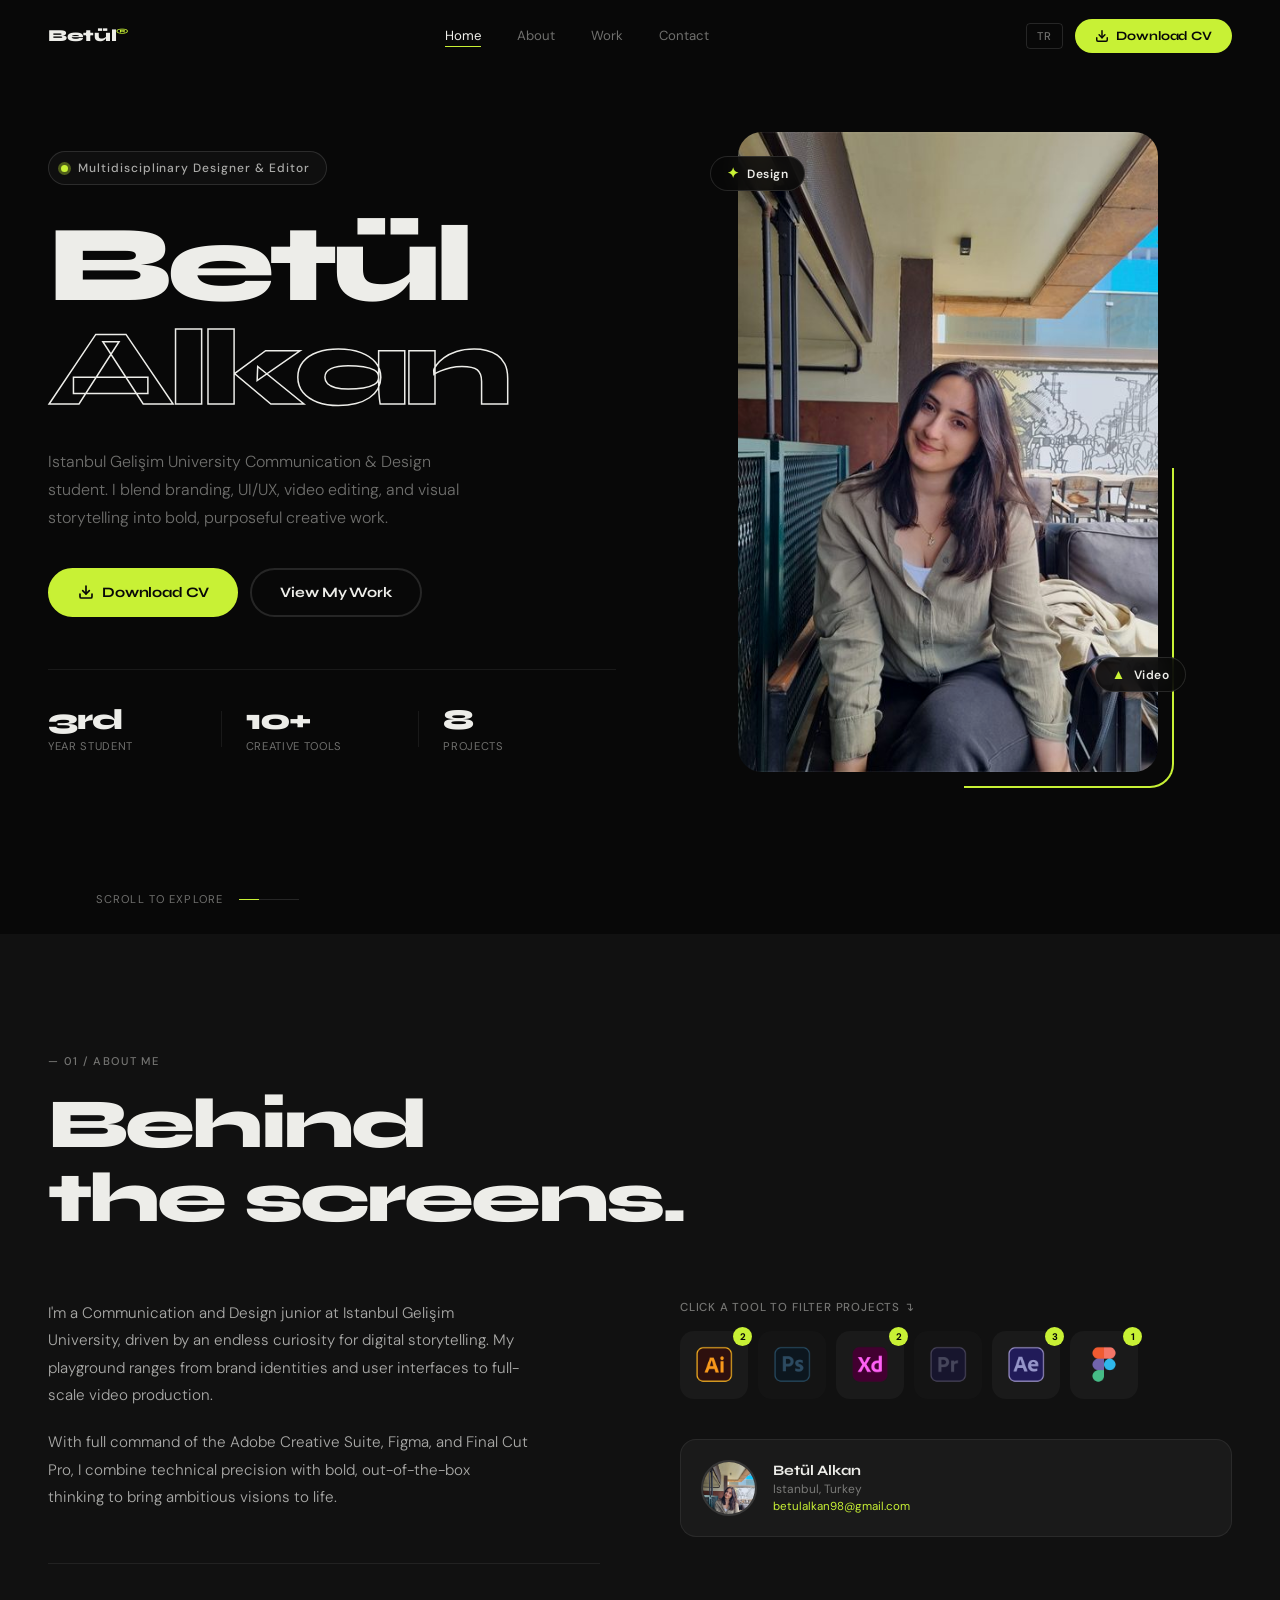
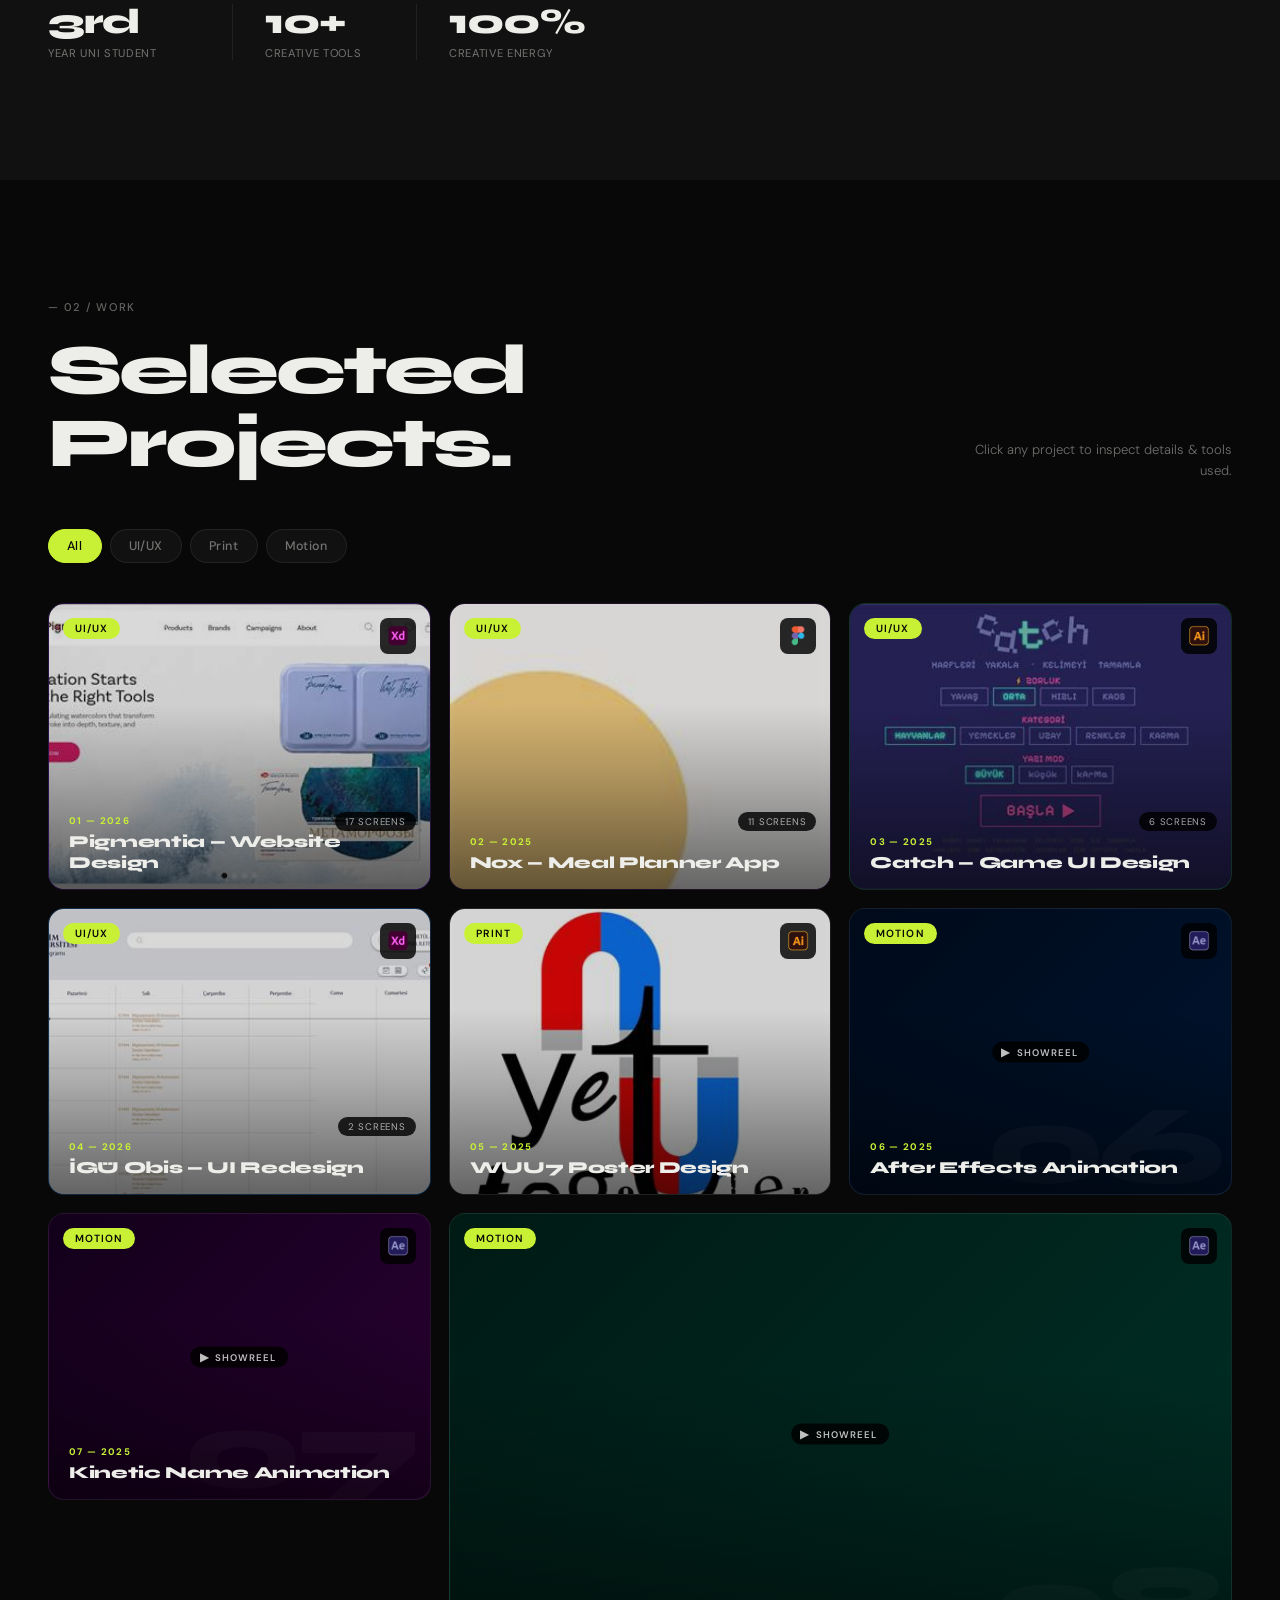
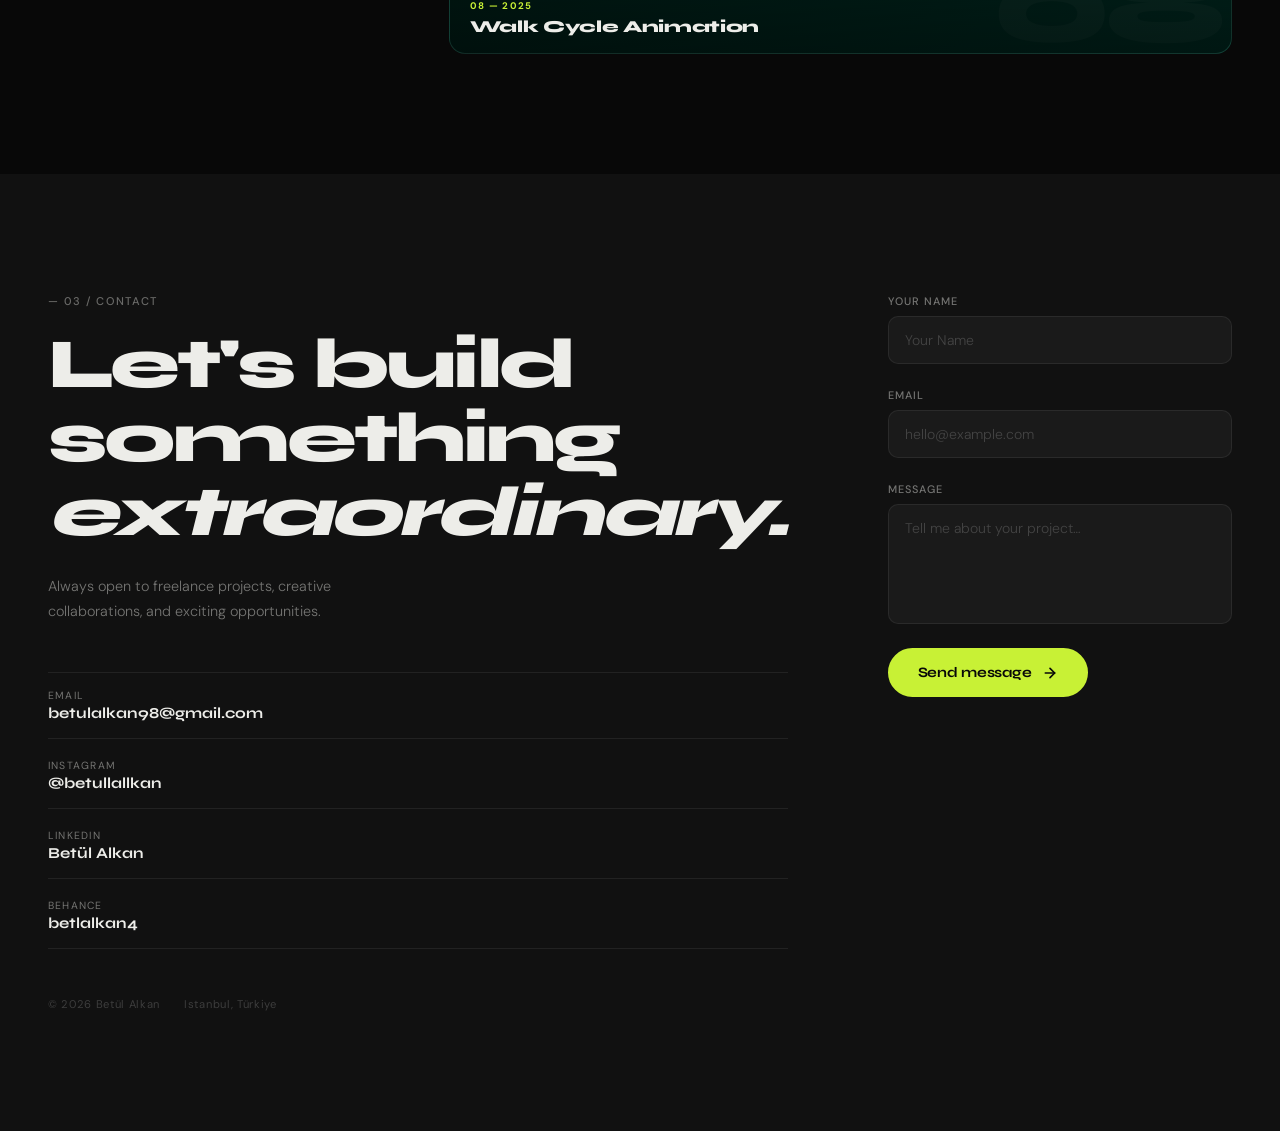
==== commit 0e6c9fe7: "Fix site-wide logic errors and accessibility gaps Logic: - Tool filter matched by "category affinity" ====
--- a/index.html
+++ b/index.html
@@ -5,36 +5,38 @@
   <meta name="viewport" content="width=device-width, initial-scale=1.0" />
 
   <!-- Primary SEO -->
-  <title>Betül Alkan — UI/UX Designer &amp; Editor | Istanbul</title>
-  <meta name="description" content="Betül Alkan — UI/UX designer and editor based in Istanbul. Explore my tools and selected projects, or get in touch." />
+  <title>Betül Alkan — Multidisciplinary Designer &amp; Editor | Istanbul</title>
+  <meta name="description" content="Betül Alkan — multidisciplinary designer &amp; editor based in Istanbul. Branding, UI/UX design, video editing, and visual storytelling. View selected projects and get in touch." />
   <meta name="keywords" content="Betül Alkan, designer, UI/UX, branding, video editor, motion graphics, Istanbul, portfolio, graphic design, Figma, Adobe" />
   <meta name="author" content="Betül Alkan" />
   <meta name="robots" content="index, follow" />
-  <meta name="theme-color" content="#ffffff" />
+  <meta name="theme-color" content="#0e0022" />
   <link rel="canonical" href="https://betulalkan.com/" />
 
   <!-- Open Graph -->
   <meta property="og:type" content="website" />
   <meta property="og:site_name" content="Betül Alkan" />
-  <meta property="og:title" content="Betül Alkan — UI/UX Designer &amp; Editor" />
-  <meta property="og:description" content="Explore my tools and selected projects, or get in touch." />
+  <meta property="og:title" content="Betül Alkan — Multidisciplinary Designer &amp; Editor" />
+  <meta property="og:description" content="Branding, UI/UX, video editing, and visual storytelling — selected creative work by Istanbul-based designer Betül Alkan." />
   <meta property="og:url" content="https://betulalkan.com/" />
   <meta property="og:image" content="https://betulalkan.com/images/profile-photo.jpg" />
   <meta property="og:locale" content="en_US" />
+  <meta property="og:locale:alternate" content="tr_TR" />
 
   <!-- Twitter -->
   <meta name="twitter:card" content="summary_large_image" />
-  <meta name="twitter:title" content="Betül Alkan — UI/UX Designer &amp; Editor" />
-  <meta name="twitter:description" content="Explore my tools and selected projects, or get in touch." />
+  <meta name="twitter:title" content="Betül Alkan — Multidisciplinary Designer &amp; Editor" />
+  <meta name="twitter:description" content="Branding, UI/UX, video editing, and visual storytelling — selected creative work by Istanbul-based designer Betül Alkan." />
   <meta name="twitter:image" content="https://betulalkan.com/images/profile-photo.jpg" />
 
   <!-- Favicon (inline SVG, zero extra request) -->
-  <link rel="icon" href="data:image/svg+xml,%3Csvg xmlns='http://www.w3.org/2000/svg' viewBox='0 0 100 100'%3E%3Crect width='100' height='100' rx='22' fill='%23000'/%3E%3Ctext x='50' y='71' font-family='Georgia,serif' font-size='62' font-weight='700' fill='%23fff' text-anchor='middle'%3EB%3C/text%3E%3C/svg%3E" />
-
-  <!-- Fonts -->
+  <link rel="icon" href="data:image/svg+xml,%3Csvg xmlns='http://www.w3.org/2000/svg' viewBox='0 0 100 100'%3E%3Crect width='100' height='100' rx='22' fill='%230e0022'/%3E%3Ctext x='50' y='71' font-family='Georgia,serif' font-size='62' font-weight='700' fill='%23fff' text-anchor='middle'%3EB%3C/text%3E%3C/svg%3E" />
+
+  <!-- Performance: fonts + above-the-fold image -->
   <link rel="preconnect" href="https://fonts.googleapis.com" />
   <link rel="preconnect" href="https://fonts.gstatic.com" crossorigin />
-  <link href="https://fonts.googleapis.com/css2?family=Inter:ital,wght@0,300;0,400;0,500;0,700;0,900&display=swap" rel="stylesheet" />
+  <link rel="preload" as="image" href="images/profile-photo.jpg" fetchpriority="high" />
+  <link href="https://fonts.googleapis.com/css2?family=Syne:wght@400;600;700;800&family=DM+Sans:ital,opsz,wght@0,9..40,300;0,9..40,400;0,9..40,500;1,9..40,300&display=swap" rel="stylesheet" />
   <link rel="stylesheet" href="style.css" />
 
   <!-- Structured data -->
@@ -45,103 +47,315 @@
     "name": "Betül Alkan",
     "url": "https://betulalkan.com/",
     "image": "https://betulalkan.com/images/profile-photo.jpg",
-    "jobTitle": "UI/UX Designer & Editor",
+    "jobTitle": "Multidisciplinary Designer & Editor",
     "email": "mailto:betulalkan98@gmail.com",
     "address": { "@type": "PostalAddress", "addressLocality": "Istanbul", "addressCountry": "TR" },
-    "alumniOf": { "@type": "CollegeOrUniversity", "name": "Istanbul Gelişim University" },
-    "knowsAbout": ["Branding", "UI/UX Design", "Video Editing", "Motion Graphics", "Visual Storytelling"]
+    "affiliation": { "@type": "CollegeOrUniversity", "name": "Istanbul Gelişim University" },
+    "knowsAbout": ["Branding", "UI/UX Design", "Video Editing", "Motion Graphics", "Visual Storytelling"],
+    "sameAs": [
+      "https://instagram.com/betullallkan",
+      "https://www.linkedin.com/in/bet%C3%BCl-alkan-22a46733b",
+      "https://www.behance.net/betlalkan4"
+    ]
   }
   </script>
 </head>
 <body>
 
-  <main class="stage" id="stage" data-view="idle">
-
-    <!-- Hero (title/subtitle/pill reposition per view via CSS) -->
-    <h1 class="hero-title">Hi, I&rsquo;m Betül</h1>
-    <p class="hero-subtitle">I design user-friendly interfaces and engaging digital experiences.</p>
-
-    <div class="pill" id="pill">
-      <button class="pill__toggle" id="pillToggle" type="button" aria-haspopup="listbox" aria-expanded="false">
-        <span class="pill__my">My</span>
-        <span class="pill__seg">
-          <span id="pillCurrent">Tools</span>
-          <svg class="chevron" width="14" height="9" viewBox="0 0 14 9" fill="none" aria-hidden="true">
-            <path d="M1 1L7 7L13 1" stroke="currentColor" stroke-width="1.6" stroke-linecap="round" stroke-linejoin="round" />
-          </svg>
-        </span>
-      </button>
-      <ul class="pill-menu" id="pillMenu" role="listbox" hidden>
-        <li role="option" data-view="tools">Tools</li>
-        <li role="option" data-view="projects">Projects</li>
-        <li role="option" aria-disabled="true">Abilities <span class="soon">Soon</span></li>
-        <li role="option" aria-disabled="true">Intelligences <span class="soon">Soon</span></li>
-        <li role="option" aria-disabled="true">Education <span class="soon">Soon</span></li>
-        <li role="option" aria-disabled="true">Experience <span class="soon">Soon</span></li>
-        <li role="option" aria-disabled="true">Story <span class="soon">Soon</span></li>
-      </ul>
-    </div>
-
-    <!-- IDLE: doodle decorations -->
-    <div class="doodles" id="doodles" aria-hidden="true">
-      <div class="dot-grid"></div>
-      <img class="doodle doodle--star"   src="images/decor/star.svg"   alt="" />
-      <img class="doodle doodle--crown"  src="images/decor/crown.svg"  alt="" />
-      <img class="doodle doodle--motion-a" src="images/decor/motion-a.svg" alt="" />
-      <img class="doodle doodle--motion-b" src="images/decor/motion-b.svg" alt="" />
-      <img class="doodle doodle--motion-c" src="images/decor/motion-c.svg" alt="" />
-      <img class="doodle doodle--pen"    src="images/decor/pen.svg"    alt="" />
-      <img class="doodle doodle--heart-a" src="images/decor/heart-a.svg" alt="" />
-      <img class="doodle doodle--heart-b" src="images/decor/heart-b.svg" alt="" />
-      <img class="doodle doodle--plane-body" src="images/decor/plane-body.svg" alt="" />
-      <img class="doodle doodle--plane-fin"  src="images/decor/plane-fin.svg"  alt="" />
-      <img class="doodle doodle--plane-trail" src="images/decor/plane-trail.svg" alt="" />
-    </div>
-
-    <!-- TOOLS -->
-    <div class="tools-view" id="toolsView">
-      <a class="contact-link" href="mailto:betulalkan98@gmail.com">Contact me</a>
-      <img class="tools-arc-bg" src="images/decor/tools-arc.svg" alt="" />
-      <div class="tool-icon tool-icon--xd">
-        <img src="images/logo-adobe-xd.png" alt="Adobe XD" />
-      </div>
-      <div class="tool-icon tool-icon--ps">
-        <img src="images/logo-photoshop.png" alt="Adobe Photoshop" />
-      </div>
-      <div class="tool-icon tool-icon--ai">
-        <img src="images/logo-illustrator.png" alt="Adobe Illustrator" />
-      </div>
-      <div class="tool-icon tool-icon--ae">
-        <img src="images/logo-after-effects.png" alt="Adobe After Effects" />
-      </div>
-      <div class="tool-icon tool-icon--pr">
-        <img src="images/logo-premiere.png" alt="Adobe Premiere Pro" />
-      </div>
-      <div class="tool-icon tool-icon--figma">
-        <img src="images/logo-figma.png" alt="Figma" />
-      </div>
-    </div>
-
-    <!-- PROJECTS -->
-    <div class="projects-view" id="projectsView">
-      <button class="carousel-arrow carousel-arrow--prev" id="carPrev" type="button" aria-label="Previous project">
-        <svg width="18" height="18" viewBox="0 0 18 18" fill="none" aria-hidden="true"><path d="M11 3L5 9L11 15" stroke="currentColor" stroke-width="1.8" stroke-linecap="round" stroke-linejoin="round" /></svg>
-      </button>
-      <div class="carousel-track" id="carouselTrack"></div>
-      <button class="carousel-arrow carousel-arrow--next" id="carNext" type="button" aria-label="Next project">
-        <svg width="18" height="18" viewBox="0 0 18 18" fill="none" aria-hidden="true"><path d="M7 3L13 9L7 15" stroke="currentColor" stroke-width="1.8" stroke-linecap="round" stroke-linejoin="round" /></svg>
+  <!-- CURSOR -->
+  <div class="cursor" id="cursor"></div>
+
+  <!-- NAV -->
+  <header class="nav" id="nav">
+    <a href="#home" class="nav__logo">Betül<sup>®</sup></a>
+    <nav class="nav__links" aria-label="Main navigation">
+      <a href="#home"    class="nav-link" data-section="home">Home</a>
+      <a href="#about"   class="nav-link" data-section="about">About</a>
+      <a href="#work"    class="nav-link" data-section="work">Work</a>
+      <a href="#contact" class="nav-link" data-section="contact">Contact</a>
+    </nav>
+    <div class="nav__actions">
+      <button class="lang-btn" id="langBtn" aria-label="Switch language">TR</button>
+      <a href="BetulCV.pdf" download class="btn-cv" id="navCvBtn">
+        <svg width="14" height="14" viewBox="0 0 24 24" fill="none" stroke="currentColor" stroke-width="2.5" stroke-linecap="round" stroke-linejoin="round">
+          <path d="M21 15v4a2 2 0 01-2 2H5a2 2 0 01-2-2v-4"/>
+          <polyline points="7 10 12 15 17 10"/>
+          <line x1="12" y1="15" x2="12" y2="3"/>
+        </svg>
+        <span data-en="Download CV" data-tr="CV İndir">Download CV</span>
+      </a>
+      <button class="nav__burger" id="burgerBtn" aria-label="Toggle menu" aria-expanded="false">
+        <span></span><span></span><span></span>
       </button>
     </div>
+  </header>
+
+  <!-- MOBILE MENU -->
+  <div class="mobile-menu" id="mobileMenu" aria-hidden="true">
+    <a href="#home"    class="mobile-link" data-en="Home"    data-tr="Ana Sayfa">Home</a>
+    <a href="#about"   class="mobile-link" data-en="About"   data-tr="Hakkımda">About</a>
+    <a href="#work"    class="mobile-link" data-en="Work"    data-tr="Projeler">Work</a>
+    <a href="#contact" class="mobile-link" data-en="Contact" data-tr="İletişim">Contact</a>
+    <a href="BetulCV.pdf" download class="mobile-cv" data-en="Download CV ↓" data-tr="CV İndir ↓">Download CV ↓</a>
+  </div>
+
+  <main>
+
+    <!-- ══════════════ HERO ══════════════ -->
+    <section id="home" class="hero">
+      <div class="hero__inner">
+
+        <div class="hero__left">
+          <div class="hero__tag reveal-up">
+            <span class="tag-pulse"></span>
+            <span data-en="Multidisciplinary Designer &amp; Editor" data-tr="Disiplinlerarası Tasarımcı &amp; Editör">
+              Multidisciplinary Designer &amp; Editor
+            </span>
+          </div>
+
+          <h1 class="hero__name">
+            <span class="name-line reveal-up" style="--d:0.05s">Betül</span>
+            <span class="name-line reveal-up" style="--d:0.15s">Alkan</span>
+          </h1>
+
+          <p class="hero__bio reveal-up" style="--d:0.25s"
+             data-en="Istanbul Gelişim University Communication &amp; Design student. I blend branding, UI/UX, video editing, and visual storytelling into bold, purposeful creative work."
+             data-tr="İstanbul Gelişim Üniversitesi İletişim ve Tasarım öğrencisi. Marka kimliği, arayüz tasarımı, video kurgu ve görsel hikaye anlatıcılığını cesur ve anlamlı işlere dönüştürüyorum.">
+            Istanbul Gelişim University Communication &amp; Design student. I blend branding, UI/UX, video editing, and visual storytelling into bold, purposeful creative work.
+          </p>
+
+          <div class="hero__cta reveal-up" style="--d:0.35s">
+            <a href="BetulCV.pdf" download class="btn-primary">
+              <svg width="16" height="16" viewBox="0 0 24 24" fill="none" stroke="currentColor" stroke-width="2.5" stroke-linecap="round" stroke-linejoin="round">
+                <path d="M21 15v4a2 2 0 01-2 2H5a2 2 0 01-2-2v-4"/>
+                <polyline points="7 10 12 15 17 10"/>
+                <line x1="12" y1="15" x2="12" y2="3"/>
+              </svg>
+              <span data-en="Download CV" data-tr="CV İndir">Download CV</span>
+            </a>
+            <a href="#work" class="btn-outline" data-en="View My Work" data-tr="Projelerimi Gör">View My Work</a>
+          </div>
+
+          <div class="hero__stats reveal-up" style="--d:0.45s">
+            <div class="hero-stat">
+              <span class="hero-stat__num" data-en="3rd" data-tr="3.">3rd</span>
+              <span class="hero-stat__label" data-en="Year Student" data-tr="Sınıf Öğrencisi">Year Student</span>
+            </div>
+            <div class="hero-stat__sep"></div>
+            <div class="hero-stat">
+              <span class="hero-stat__num">10+</span>
+              <span class="hero-stat__label" data-en="Creative Tools" data-tr="Yaratıcı Araç">Creative Tools</span>
+            </div>
+            <div class="hero-stat__sep"></div>
+            <div class="hero-stat">
+              <span class="hero-stat__num" id="statProjects">6+</span>
+              <span class="hero-stat__label" data-en="Projects" data-tr="Proje">Projects</span>
+            </div>
+          </div>
+        </div>
+
+        <div class="hero__right reveal-right" style="--d:0.1s">
+          <div class="hero__photo-frame">
+            <img src="images/profile-photo.jpg" alt="Betül Alkan — designer and editor" class="hero__photo" width="520" height="640" fetchpriority="high" decoding="async" />
+            <div class="hero__photo-deco hero__photo-deco--1">
+              <span class="deco-icon">✦</span>
+              <span data-en="Design" data-tr="Tasarım">Design</span>
+            </div>
+            <div class="hero__photo-deco hero__photo-deco--2">
+              <span class="deco-icon">▲</span>
+              <span data-en="Video" data-tr="Video">Video</span>
+            </div>
+            <div class="hero__photo-accent"></div>
+          </div>
+        </div>
+
+      </div>
+
+      <div class="hero__scroll">
+        <span data-en="Scroll to explore" data-tr="Keşfetmek için kaydır">Scroll to explore</span>
+        <div class="scroll-track"><div class="scroll-thumb"></div></div>
+      </div>
+    </section>
+
+    <!-- ══════════════ ABOUT ══════════════ -->
+    <section id="about" class="about">
+      <div class="about__inner">
+
+        <div class="about__header">
+          <span class="eyebrow reveal-up" data-en="— 01 / About Me" data-tr="— 01 / Hakkımda">— 01 / About Me</span>
+          <h2 class="section-title reveal-up" style="--d:0.1s"
+              data-en="Behind<br>the screens." data-tr="Ekranların<br>arkasında.">
+            Behind<br>the screens.
+          </h2>
+        </div>
+
+        <div class="about__body">
+          <div class="about__text">
+            <p class="about__bio reveal-up"
+               data-en="I'm a Communication and Design junior at Istanbul Gelişim University, driven by an endless curiosity for digital storytelling. My playground ranges from brand identities and user interfaces to full-scale video production."
+               data-tr="İstanbul Gelişim Üniversitesi İletişim ve Tasarım bölümünde 3. sınıf öğrencisiyim; dijital hikaye anlatıcılığına duyduğum merak hiç bitmiyor. Marka kimliklerinden kullanıcı arayüzlerine, tam kapsamlı video prodüksiyonuna uzanan geniş bir alanda çalışıyorum.">
+              I'm a Communication and Design junior at Istanbul Gelişim University, driven by an endless curiosity for digital storytelling. My playground ranges from brand identities and user interfaces to full-scale video production.
+            </p>
+            <p class="about__bio reveal-up" style="--d:0.1s"
+               data-en="With full command of the Adobe Creative Suite, Figma, and Final Cut Pro, I combine technical precision with bold, out-of-the-box thinking to bring ambitious visions to life."
+               data-tr="Adobe Creative Suite, Figma ve Final Cut Pro'ya tam hakimiyetle; teknik titizliği cesur ve özgün düşünceyle harmanlayarak iddialı vizyonları somut işlere dönüştürüyorum.">
+              With full command of the Adobe Creative Suite, Figma, and Final Cut Pro, I combine technical precision with bold, out-of-the-box thinking to bring ambitious visions to life.
+            </p>
+
+            <div class="about__stats reveal-up" style="--d:0.2s">
+              <div class="a-stat">
+                <span class="a-stat__num" data-en="3rd" data-tr="3.">3rd</span>
+                <span class="a-stat__label" data-en="Year Uni Student" data-tr="Sınıf Öğrencisi">Year Uni Student</span>
+              </div>
+              <div class="a-stat">
+                <span class="a-stat__num">10+</span>
+                <span class="a-stat__label" data-en="Creative Tools" data-tr="Yaratıcı Araç">Creative Tools</span>
+              </div>
+              <div class="a-stat">
+                <span class="a-stat__num">100%</span>
+                <span class="a-stat__label" data-en="Creative Energy" data-tr="Yaratıcı Enerji">Creative Energy</span>
+              </div>
+            </div>
+          </div>
+
+          <div class="about__tools-col">
+            <p class="tools-hint reveal-up"
+               data-en="Click a tool to filter projects ↴"
+               data-tr="Araçlara tıklayarak projeleri filtreleyin ↴">
+               Click a tool to filter projects ↴
+            </p>
+            <div class="about__tools reveal-up" style="--d:0.1s" id="aboutTools"></div>
+
+            <div class="about__card reveal-up" style="--d:0.2s">
+              <img src="images/profile-photo.jpg" alt="Betül Alkan" width="120" height="120" loading="lazy" decoding="async" />
+              <div class="about__card-info">
+                <strong>Betül Alkan</strong>
+                <span>Istanbul, Turkey</span>
+                <a href="mailto:betulalkan98@gmail.com">betulalkan98@gmail.com</a>
+              </div>
+            </div>
+          </div>
+        </div>
+
+      </div>
+    </section>
+
+    <!-- ══════════════ WORK ══════════════ -->
+    <section id="work" class="work">
+      <div class="work__inner">
+
+        <div class="work__header">
+          <div>
+            <span class="eyebrow eyebrow--light reveal-up" data-en="— 02 / Work" data-tr="— 02 / Çalışmalar">— 02 / Work</span>
+            <h2 class="section-title section-title--light reveal-up" style="--d:0.1s"
+                data-en="Selected<br>Projects." data-tr="Seçilmiş<br>Projeler.">
+              Selected<br>Projects.
+            </h2>
+          </div>
+          <p class="work__hint reveal-up" style="--d:0.2s"
+             data-en="Click any project to inspect details &amp; tools used."
+             data-tr="Detayları ve kullanılan araçları görmek için projeye tıklayın.">
+            Click any project to inspect details &amp; tools used.
+          </p>
+        </div>
+
+        <div class="work__filters reveal-up" id="workFilters" role="group" aria-label="Filter projects by category">
+          <button class="filter-btn active" data-filter="all" aria-pressed="true"      data-en="All"       data-tr="Tümü">All</button>
+          <button class="filter-btn" data-filter="ux" aria-pressed="false"              data-en="UI/UX"     data-tr="Arayüz">UI/UX</button>
+          <button class="filter-btn" data-filter="print" aria-pressed="false"           data-en="Print"     data-tr="Baskı">Print</button>
+          <button class="filter-btn" data-filter="motion" aria-pressed="false"          data-en="Motion"    data-tr="Animasyon">Motion</button>
+        </div>
+
+        <div class="work__activefilter" id="workActiveFilter" hidden></div>
+
+        <div class="work__grid" id="workGrid">
+          <!-- populated by script.js -->
+        </div>
+
+      </div>
+    </section>
+
+    <!-- ══════════════ CONTACT ══════════════ -->
+    <section id="contact" class="contact">
+      <div class="contact__inner">
+
+        <div class="contact__left">
+          <span class="eyebrow eyebrow--light reveal-up" data-en="— 03 / Contact" data-tr="— 03 / İletişim">— 03 / Contact</span>
+          <h2 class="section-title section-title--light reveal-up" style="--d:0.1s">
+            <span data-en="Let's build something" data-tr="Birlikte olağanüstü">Let's build something</span><br>
+            <em data-en="extraordinary." data-tr="bir şey yaratalım.">extraordinary.</em>
+          </h2>
+          <p class="contact__sub reveal-up" style="--d:0.2s"
+             data-en="Always open to freelance projects, creative collaborations, and exciting opportunities."
+             data-tr="Freelance projeler, yaratıcı iş birlikleri ve heyecan verici fırsatlara her zaman açığım.">
+            Always open to freelance projects, creative collaborations, and exciting opportunities.
+          </p>
+
+          <div class="contact__links reveal-up" style="--d:0.3s">
+            <a href="mailto:betulalkan98@gmail.com" class="c-link">
+              <span class="c-link__label">Email</span>
+              <span class="c-link__text">betulalkan98@gmail.com</span>
+            </a>
+            <a href="https://instagram.com/betullallkan" target="_blank" rel="noopener" class="c-link">
+              <span class="c-link__label">Instagram</span>
+              <span class="c-link__text">@betullallkan</span>
+            </a>
+            <a href="https://www.linkedin.com/in/bet%C3%BCl-alkan-22a46733b" target="_blank" rel="noopener" class="c-link">
+              <span class="c-link__label">LinkedIn</span>
+              <span class="c-link__text">Betül Alkan</span>
+            </a>
+            <a href="https://www.behance.net/betlalkan4/moodboards" target="_blank" rel="noopener" class="c-link">
+              <span class="c-link__label">Behance</span>
+              <span class="c-link__text">betlalkan4</span>
+            </a>
+          </div>
+
+          <div class="contact__footer reveal-up" style="--d:0.4s">
+            <span>© <span id="footerYear">2026</span> Betül Alkan</span>
+            <span>Istanbul, Türkiye</span>
+          </div>
+        </div>
+
+        <div class="contact__right reveal-up" style="--d:0.15s">
+          <form class="c-form" id="contactForm" novalidate>
+            <div class="c-form__group">
+              <label for="f-name" data-en="Your name" data-tr="Adınız">Your name</label>
+              <input type="text" id="f-name" placeholder="Your Name" autocomplete="name" required />
+            </div>
+            <div class="c-form__group">
+              <label for="f-email" data-en="Email" data-tr="E-posta">Email</label>
+              <input type="email" id="f-email" placeholder="hello@example.com" autocomplete="email" required />
+            </div>
+            <div class="c-form__group">
+              <label for="f-msg" data-en="Message" data-tr="Mesaj">Message</label>
+              <textarea id="f-msg" rows="5" placeholder="Tell me about your project…" required></textarea>
+            </div>
+            <button type="submit" class="c-form__submit">
+              <span data-en="Send message" data-tr="Mesaj gönder">Send message</span>
+              <svg width="16" height="16" viewBox="0 0 24 24" fill="none" stroke="currentColor" stroke-width="2.5" stroke-linecap="round" stroke-linejoin="round">
+                <line x1="5" y1="12" x2="19" y2="12"/>
+                <polyline points="12 5 19 12 12 19"/>
+              </svg>
+            </button>
+            <div class="c-form__success" id="formSuccess" aria-live="polite"></div>
+          </form>
+        </div>
+
+      </div>
+    </section>
 
   </main>
 
-  <!-- PROJECT DETAIL OVERLAY -->
-  <div class="detail-overlay" id="detailOverlay" hidden>
-    <button class="detail-close" id="detailClose" type="button" aria-label="Close">&times;</button>
-    <div class="detail-body" id="detailBody"></div>
+  <!-- PROJECT MODAL -->
+  <div class="modal-overlay" id="modalOverlay" role="dialog" aria-modal="true"
+       aria-labelledby="modalTitle" aria-hidden="true" hidden>
+    <div class="modal" id="modal">
+      <button class="modal__close" id="modalClose" aria-label="Close">✕</button>
+      <div class="modal__img-wrap" id="modalImg"></div>
+      <div class="modal__info" id="modalInfo"></div>
+    </div>
   </div>
 
-  <script src="projects-data.js"></script>
   <script src="script.js"></script>
 </body>
 </html>
--- a/style.css
+++ b/style.css
@@ -1,343 +1,1811 @@
 /* ═══════════════════════════════════════════════
-   Betül Alkan — Portfolio (new design)
-   Theme: White studio, Inter, hand-drawn accents
+   Betül Alkan — Portfolio
+   Theme: Dark Studio with Acid Lime Accent
 ═══════════════════════════════════════════════ */
 
+/* ── Custom Properties ─────────────────────── */
 :root {
-  --ink:       #0a0a0a;
-  --paper:     #ffffff;
-  --muted:     #5f5f5f;
-  --pill-bg:   #d9d9d9;
-  --pill-bg-hover: #cfcfcf;
+  --bg:          #080808;
+  --surface:     #111111;
+  --surface-2:   #1a1a1a;
+  --text:        #EDEDE9;
+  --text-muted:  rgba(237,237,233,0.45);
+  --text-soft:   rgba(237,237,233,0.7);
+  --accent:      #C8F135;
+  --accent-dim:  rgba(200,241,53,0.12);
+  --accent-glow: rgba(200,241,53,0.25);
+  --border:      rgba(255,255,255,0.07);
+  --border-md:   rgba(255,255,255,0.12);
+  --font-d: 'Syne', sans-serif;
+  --font-b: 'DM Sans', sans-serif;
+  --nav-h: 72px;
   --ease: cubic-bezier(0.4, 0, 0.2, 1);
-}
-
-* { box-sizing: border-box; }
-html, body {
-  margin: 0;
-  padding: 0;
-  background: var(--paper);
-  color: var(--ink);
-  font-family: 'Inter', system-ui, sans-serif;
+  --ease-out: cubic-bezier(0, 0, 0.2, 1);
+}
+
+/* ── Reset ─────────────────────────────────── */
+*, *::before, *::after { box-sizing: border-box; margin: 0; padding: 0; }
+
+html {
+  scroll-behavior: smooth;
+  scroll-padding-top: var(--nav-h);
+}
+
+body {
+  background: var(--bg);
+  color: var(--text);
+  font-family: var(--font-b);
   overflow-x: hidden;
-}
-
-img { max-width: 100%; display: block; }
+  -webkit-font-smoothing: antialiased;
+  -moz-osx-font-smoothing: grayscale;
+}
+
+img { display: block; max-width: 100%; }
+a { text-decoration: none; color: inherit; }
 button { font-family: inherit; cursor: pointer; }
 
-/* ── Stage: scales the whole 1728×1117 design proportionally ── */
-.stage {
+/* ── Custom Cursor ─────────────────────────── */
+@media (hover: hover) {
+  body { cursor: none; }
+  a, button, [data-cursor] { cursor: none; }
+}
+
+.cursor {
+  position: fixed;
+  width: 10px;
+  height: 10px;
+  background: var(--accent);
+  border-radius: 50%;
+  pointer-events: none;
+  z-index: 10000;
+  transform: translate(-50%, -50%);
+  transition: width .25s var(--ease), height .25s var(--ease), opacity .2s;
+  box-shadow: 0 0 0 1px rgba(0,0,0,0.25);
+}
+
+.cursor.grow {
+  width: 44px;
+  height: 44px;
+}
+
+.cursor.hidden { opacity: 0; }
+
+/* ── Reveal Animations ─────────────────────── */
+.reveal-up,
+.reveal-right {
+  opacity: 0;
+  transition: opacity 0.7s var(--ease) var(--d, 0s),
+              transform 0.7s var(--ease) var(--d, 0s);
+}
+
+.reveal-up    { transform: translateY(28px); }
+.reveal-right { transform: translateX(36px); }
+
+.reveal-up.visible,
+.reveal-right.visible {
+  opacity: 1;
+  transform: none;
+}
+
+/* ── Shared Typography ─────────────────────── */
+.section-title {
+  font-family: var(--font-d);
+  font-size: clamp(2.8rem, 5.5vw, 5rem);
+  font-weight: 800;
+  letter-spacing: -0.04em;
+  line-height: 1.05;
+  color: var(--text);
+}
+
+.section-title--light { color: var(--text); }
+
+.eyebrow {
+  display: block;
+  font-size: 0.7rem;
+  letter-spacing: 0.12em;
+  text-transform: uppercase;
+  color: var(--text-muted);
+  margin-bottom: 20px;
+  font-weight: 500;
+}
+
+.eyebrow--light { color: rgba(237,237,233,0.4); }
+
+/* ── Navigation ────────────────────────────── */
+.nav {
+  position: fixed;
+  top: 0; left: 0; right: 0;
+  height: var(--nav-h);
+  display: flex;
+  align-items: center;
+  justify-content: space-between;
+  padding: 0 48px;
+  z-index: 900;
+  transition: background 0.4s var(--ease), border-color 0.4s var(--ease),
+              backdrop-filter 0.4s;
+  border-bottom: 1px solid transparent;
+}
+
+.nav.scrolled {
+  background: rgba(8,8,8,0.88);
+  backdrop-filter: blur(24px);
+  -webkit-backdrop-filter: blur(24px);
+  border-bottom-color: var(--border);
+}
+
+.nav__logo {
+  font-family: var(--font-d);
+  font-size: 1.05rem;
+  font-weight: 800;
+  letter-spacing: -0.02em;
+  color: var(--text);
+  transition: color 0.2s;
+}
+
+.nav__logo sup {
+  font-size: 0.45em;
+  vertical-align: super;
+  letter-spacing: 0;
+  color: var(--accent);
+}
+
+.nav__logo:hover { color: var(--accent); }
+
+.nav__links {
+  display: flex;
+  gap: 36px;
+}
+
+.nav-link {
+  font-size: 0.825rem;
+  font-weight: 400;
+  color: var(--text-muted);
   position: relative;
+  transition: color 0.2s;
+}
+
+.nav-link::after {
+  content: '';
+  position: absolute;
+  bottom: -3px; left: 0; right: 0;
+  height: 1px;
+  background: var(--accent);
+  transform: scaleX(0);
+  transform-origin: left;
+  transition: transform 0.3s var(--ease);
+}
+
+.nav-link:hover,
+.nav-link.active { color: var(--text); }
+.nav-link.active::after { transform: scaleX(1); }
+
+.nav__actions {
+  display: flex;
+  align-items: center;
+  gap: 12px;
+}
+
+.lang-btn {
+  font-family: var(--font-b);
+  font-size: 0.7rem;
+  font-weight: 500;
+  letter-spacing: 0.1em;
+  color: var(--text-muted);
+  background: none;
+  border: 1px solid var(--border-md);
+  border-radius: 4px;
+  padding: 5px 10px;
+  transition: color 0.2s, border-color 0.2s, background 0.2s;
+}
+
+.lang-btn:hover {
+  color: var(--accent);
+  border-color: var(--accent);
+  background: var(--accent-dim);
+}
+
+.btn-cv {
+  display: flex;
+  align-items: center;
+  gap: 7px;
+  font-family: var(--font-d);
+  font-size: 0.8rem;
+  font-weight: 700;
+  letter-spacing: -0.01em;
+  color: var(--bg);
+  background: var(--accent);
+  border-radius: 50px;
+  padding: 9px 20px;
+  transition: background 0.2s, transform 0.15s, box-shadow 0.2s;
+}
+
+.btn-cv:hover {
+  background: #d4f545;
+  transform: translateY(-1px);
+  box-shadow: 0 6px 24px var(--accent-glow);
+}
+
+/* Burger */
+.nav__burger {
+  display: none;
+  flex-direction: column;
+  gap: 5px;
+  background: none;
+  border: none;
+  padding: 6px;
+}
+
+.nav__burger span {
+  display: block;
+  width: 22px;
+  height: 1.5px;
+  background: var(--text);
+  transition: transform 0.3s var(--ease), opacity 0.2s;
+}
+
+.nav__burger.open span:nth-child(1) { transform: translateY(6.5px) rotate(45deg); }
+.nav__burger.open span:nth-child(2) { opacity: 0; }
+.nav__burger.open span:nth-child(3) { transform: translateY(-6.5px) rotate(-45deg); }
+
+/* Mobile Menu */
+.mobile-menu {
+  position: fixed;
+  top: var(--nav-h); left: 0; right: 0;
+  background: rgba(8,8,8,0.97);
+  backdrop-filter: blur(24px);
+  z-index: 800;
+  display: flex;
+  flex-direction: column;
+  padding: 16px 0 32px;
+  border-bottom: 1px solid var(--border);
+  transform: translateY(-12px);
+  opacity: 0;
+  pointer-events: none;
+  transition: opacity 0.25s var(--ease), transform 0.25s var(--ease);
+}
+
+.mobile-menu.open {
+  opacity: 1;
+  transform: translateY(0);
+  pointer-events: all;
+}
+
+.mobile-link {
+  padding: 16px 32px;
+  font-family: var(--font-d);
+  font-size: 1.5rem;
+  font-weight: 800;
+  color: var(--text-muted);
+  letter-spacing: -0.03em;
+  transition: color 0.2s;
+}
+
+.mobile-link:hover { color: var(--accent); }
+
+.mobile-cv {
+  margin: 16px 32px 0;
+  display: inline-block;
+  font-family: var(--font-d);
+  font-size: 0.875rem;
+  font-weight: 700;
+  color: var(--bg);
+  background: var(--accent);
+  border-radius: 50px;
+  padding: 12px 28px;
+  text-align: center;
+  align-self: flex-start;
+}
+
+/* ── Shared Buttons ────────────────────────── */
+.btn-primary {
+  display: inline-flex;
+  align-items: center;
+  gap: 8px;
+  font-family: var(--font-d);
+  font-size: 0.9rem;
+  font-weight: 700;
+  letter-spacing: -0.01em;
+  color: var(--bg);
+  background: var(--accent);
+  border-radius: 50px;
+  padding: 14px 28px;
+  border: 2px solid var(--accent);
+  transition: background 0.2s, transform 0.15s, box-shadow 0.2s;
+}
+
+.btn-primary:hover {
+  background: #d4f545;
+  transform: translateY(-2px);
+  box-shadow: 0 10px 36px var(--accent-glow);
+}
+
+.btn-outline {
+  display: inline-flex;
+  align-items: center;
+  gap: 8px;
+  font-family: var(--font-d);
+  font-size: 0.9rem;
+  font-weight: 700;
+  letter-spacing: -0.01em;
+  color: var(--text);
+  background: transparent;
+  border-radius: 50px;
+  padding: 14px 28px;
+  border: 2px solid var(--border-md);
+  transition: border-color 0.2s, color 0.2s, background 0.2s, transform 0.15s;
+}
+
+.btn-outline:hover {
+  border-color: var(--accent);
+  color: var(--accent);
+  transform: translateY(-2px);
+}
+
+/* ══════════════════════════════════════════════
+   HERO
+══════════════════════════════════════════════ */
+.hero {
+  min-height: 100vh;
+  padding: var(--nav-h) 48px 0;
+  display: flex;
+  flex-direction: column;
+  position: relative;
+}
+
+.hero__inner {
+  flex: 1;
+  display: grid;
+  grid-template-columns: 1fr 1fr;
+  gap: 48px;
+  align-items: center;
+  max-width: 1280px;
+  margin: 0 auto;
   width: 100%;
-  max-width: 1728px;
-  aspect-ratio: 1728 / 1117;
+  padding: 60px 0 100px;
+}
+
+/* Left column */
+.hero__tag {
+  display: inline-flex;
+  align-items: center;
+  gap: 10px;
+  font-size: 0.75rem;
+  letter-spacing: 0.08em;
+  font-weight: 500;
+  color: var(--text-soft);
+  padding: 8px 16px 8px 12px;
+  border: 1px solid var(--border-md);
+  border-radius: 50px;
+  margin-bottom: 28px;
+  background: rgba(255,255,255,0.03);
+}
+
+.tag-pulse {
+  width: 7px;
+  height: 7px;
+  background: var(--accent);
+  border-radius: 50%;
+  position: relative;
+  flex-shrink: 0;
+}
+
+.tag-pulse::after {
+  content: '';
+  position: absolute;
+  inset: -3px;
+  border-radius: 50%;
+  background: var(--accent);
+  opacity: 0.35;
+  animation: pulse 2.2s ease-in-out infinite;
+}
+
+@keyframes pulse {
+  0%, 100% { transform: scale(1); opacity: 0.35; }
+  50% { transform: scale(1.8); opacity: 0; }
+}
+
+.hero__name {
+  font-family: var(--font-d);
+  font-weight: 800;
+  font-size: clamp(4rem, 8.5vw, 8rem);
+  letter-spacing: -0.05em;
+  line-height: 0.95;
+  color: var(--text);
+  margin-bottom: 28px;
+}
+
+.name-line {
+  display: block;
+}
+
+.name-line:last-child {
+  color: transparent;
+  -webkit-text-stroke: 1.5px var(--text);
+}
+
+.hero__bio {
+  font-size: 1rem;
+  line-height: 1.75;
+  color: var(--text-muted);
+  font-weight: 300;
+  max-width: 440px;
+  margin-bottom: 36px;
+}
+
+.hero__cta {
+  display: flex;
+  flex-wrap: wrap;
+  gap: 12px;
+  margin-bottom: 52px;
+}
+
+.hero__stats {
+  display: flex;
+  align-items: center;
+  gap: 0;
+  padding-top: 36px;
+  border-top: 1px solid var(--border);
+}
+
+.hero-stat {
+  flex: 1;
+  display: flex;
+  flex-direction: column;
+  gap: 4px;
+  padding: 0 0 0 24px;
+}
+
+.hero-stat:first-child { padding-left: 0; }
+
+.hero-stat__num {
+  font-family: var(--font-d);
+  font-size: 1.8rem;
+  font-weight: 800;
+  letter-spacing: -0.04em;
+  color: var(--text);
+  line-height: 1;
+}
+
+.hero-stat__label {
+  font-size: 0.7rem;
+  letter-spacing: 0.06em;
+  color: var(--text-muted);
+  text-transform: uppercase;
+}
+
+.hero-stat__sep {
+  width: 1px;
+  height: 36px;
+  background: var(--border);
+  flex-shrink: 0;
+}
+
+/* Right column — Photo */
+.hero__right {
+  display: flex;
+  justify-content: center;
+  align-items: center;
+}
+
+.hero__photo-frame {
+  position: relative;
+  width: min(420px, 100%);
+}
+
+.hero__photo {
+  width: 100%;
+  aspect-ratio: 3/4;
+  object-fit: cover;
+  object-position: center top;
+  border-radius: 24px;
+  display: block;
+  filter: brightness(0.92) contrast(1.05);
+}
+
+.hero__photo-accent {
+  position: absolute;
+  bottom: -16px;
+  right: -16px;
+  width: 50%;
+  height: 50%;
+  border-radius: 0 0 24px 0;
+  border: 2px solid var(--accent);
+  border-top: none;
+  border-left: none;
+  z-index: -1;
+  pointer-events: none;
+}
+
+.hero__photo-deco {
+  position: absolute;
+  display: flex;
+  align-items: center;
+  gap: 8px;
+  background: rgba(8,8,8,0.85);
+  backdrop-filter: blur(12px);
+  border: 1px solid var(--border-md);
+  border-radius: 50px;
+  padding: 8px 16px;
+  font-size: 0.75rem;
+  font-weight: 600;
+  letter-spacing: 0.04em;
+  color: var(--text);
+  white-space: nowrap;
+}
+
+.hero__photo-deco--1 { top: 24px; left: -28px; }
+.hero__photo-deco--2 { bottom: 80px; right: -28px; }
+
+.deco-icon {
+  color: var(--accent);
+  font-size: 0.85rem;
+}
+
+/* Scroll indicator */
+.hero__scroll {
+  display: flex;
+  align-items: center;
+  gap: 16px;
+  padding: 20px 48px 28px;
+  max-width: 1280px;
   margin: 0 auto;
-  container-type: size;
-  container-name: stage;
+  width: 100%;
+  font-size: 0.7rem;
+  letter-spacing: 0.1em;
+  text-transform: uppercase;
+  color: var(--text-muted);
+}
+
+.scroll-track {
+  width: 60px;
+  height: 1px;
+  background: var(--border-md);
+  position: relative;
   overflow: hidden;
 }
 
-/* ── Hero title / subtitle / pill (shared across views, reposition per state) ── */
-.hero-title {
+.scroll-thumb {
   position: absolute;
-  left: 50%;
-  transform: translateX(-50%);
-  top: 40.2cqh;
-  margin: 0;
-  font-weight: 900;
-  font-size: clamp(28px, 6.2cqw, 80px);
-  white-space: nowrap;
-  transition: top .5s var(--ease);
-  z-index: 2;
-}
-.hero-subtitle {
+  top: 0; left: 0;
+  width: 20px;
+  height: 100%;
+  background: var(--accent);
+  animation: scrollAnim 1.8s ease-in-out infinite;
+}
+
+@keyframes scrollAnim {
+  0% { left: -20px; }
+  100% { left: 100%; }
+}
+
+/* ══════════════════════════════════════════════
+   ABOUT
+══════════════════════════════════════════════ */
+.about {
+  padding: 120px 48px;
+  background: var(--surface);
+}
+
+.about__inner {
+  max-width: 1280px;
+  margin: 0 auto;
+}
+
+.about__header {
+  margin-bottom: 64px;
+}
+
+.about__body {
+  display: grid;
+  grid-template-columns: 1fr 1fr;
+  gap: 80px;
+  align-items: start;
+}
+
+.about__bio {
+  font-size: 0.95rem;
+  line-height: 1.8;
+  color: var(--text-soft);
+  font-weight: 300;
+  max-width: 480px;
+}
+
+.about__bio + .about__bio {
+  margin-top: 20px;
+}
+
+.about__stats {
+  display: grid;
+  grid-template-columns: repeat(3, 1fr);
+  gap: 0;
+  margin-top: 52px;
+  padding-top: 40px;
+  border-top: 1px solid var(--border);
+}
+
+.a-stat {
+  display: flex;
+  flex-direction: column;
+  gap: 6px;
+  padding-right: 32px;
+}
+
+.a-stat + .a-stat {
+  padding-left: 32px;
+  padding-right: 0;
+  border-left: 1px solid var(--border);
+}
+
+.a-stat__num {
+  font-family: var(--font-d);
+  font-size: 2.2rem;
+  font-weight: 800;
+  letter-spacing: -0.04em;
+  color: var(--text);
+  line-height: 1;
+}
+
+.a-stat__label {
+  font-size: 0.7rem;
+  letter-spacing: 0.06em;
+  color: var(--text-muted);
+  text-transform: uppercase;
+}
+
+/* Tools column */
+.about__tools-col {
+  display: flex;
+  flex-direction: column;
+  gap: 0;
+}
+
+.tools-hint {
+  font-size: 0.72rem;
+  letter-spacing: 0.07em;
+  color: var(--text-muted);
+  text-transform: uppercase;
+  font-weight: 500;
+  margin-bottom: 16px;
+}
+
+.about__tools {
+  display: flex;
+  flex-wrap: wrap;
+  gap: 10px;
+  margin-bottom: 40px;
+}
+
+.tool-btn {
+  width: 68px;
+  height: 68px;
+  background: var(--surface-2);
+  border: 2px solid transparent;
+  border-radius: 14px;
+  padding: 10px;
+  cursor: pointer;
+  display: flex;
+  align-items: center;
+  justify-content: center;
+  transition: transform 0.2s var(--ease), border-color 0.2s, background 0.2s,
+              box-shadow 0.2s;
+}
+
+.tool-btn img {
+  width: 100%;
+  height: 100%;
+  object-fit: contain;
+  transition: filter 0.2s;
+}
+
+.tool-btn:hover {
+  transform: translateY(-4px);
+  border-color: var(--border-md);
+  background: #222;
+}
+
+.tool-btn.active {
+  border-color: var(--accent);
+  background: var(--accent-dim);
+  box-shadow: 0 0 0 1px var(--accent-dim);
+}
+
+.tool-btn.active img { filter: brightness(1.1); }
+
+/* How many projects this tool actually opens */
+.tool-btn { position: relative; }
+
+.tool-btn__count {
   position: absolute;
-  left: 50%;
-  transform: translateX(-50%);
-  top: 53.36cqh;
-  width: 39.47cqw;
-  min-width: 240px;
-  margin: 0;
+  top: -6px;
+  right: -6px;
+  min-width: 19px;
+  height: 19px;
+  padding: 0 5px;
+  border-radius: 50px;
+  background: var(--accent);
+  color: var(--bg);
+  font-size: 0.6rem;
+  font-weight: 700;
+  line-height: 19px;
   text-align: center;
+}
+
+/* Shown as a skill, but it has no project behind it yet */
+.tool-btn--empty {
+  cursor: default;
+  opacity: 0.4;
+}
+
+.tool-btn--empty:hover {
+  transform: none;
+  border-color: transparent;
+  background: var(--surface-2);
+}
+
+.tool-btn:focus-visible {
+  outline: 2px solid var(--accent);
+  outline-offset: 3px;
+}
+
+/* Profile card in about */
+.about__card {
+  display: flex;
+  align-items: center;
+  gap: 16px;
+  padding: 20px;
+  background: var(--surface-2);
+  border: 1px solid var(--border);
+  border-radius: 16px;
+  margin-top: auto;
+}
+
+.about__card img {
+  width: 56px;
+  height: 56px;
+  border-radius: 50%;
+  object-fit: cover;
+  object-position: center top;
+  flex-shrink: 0;
+  border: 2px solid var(--border-md);
+}
+
+.about__card-info {
+  display: flex;
+  flex-direction: column;
+  gap: 2px;
+}
+
+.about__card-info strong {
+  font-family: var(--font-d);
+  font-size: 0.9rem;
+  font-weight: 700;
+  color: var(--text);
+}
+
+.about__card-info span {
+  font-size: 0.75rem;
+  color: var(--text-muted);
+}
+
+.about__card-info a {
+  font-size: 0.72rem;
+  color: var(--accent);
+  transition: opacity 0.2s;
+}
+
+.about__card-info a:hover { opacity: 0.7; }
+
+/* ══════════════════════════════════════════════
+   WORK
+══════════════════════════════════════════════ */
+.work {
+  padding: 120px 48px;
+  background: var(--bg);
+}
+
+.work__inner {
+  max-width: 1280px;
+  margin: 0 auto;
+}
+
+.work__header {
+  display: flex;
+  align-items: flex-end;
+  justify-content: space-between;
+  gap: 32px;
+  margin-bottom: 48px;
+  flex-wrap: wrap;
+}
+
+.work__hint {
+  font-size: 0.82rem;
+  color: var(--text-muted);
   font-weight: 300;
-  font-size: clamp(13px, 2.3cqw, 30px);
-  line-height: 1.3;
-  transition: top .5s var(--ease);
-  z-index: 2;
-}
-.pill { position: absolute; left: 50%; transform: translateX(-50%); top: 64.28cqh; transition: top .5s var(--ease); z-index: 2; }
-
-.stage[data-view="tools"]    .hero-title,
-.stage[data-view="projects"] .hero-title    { top: 26.86cqh; }
-.stage[data-view="tools"]    .hero-subtitle,
-.stage[data-view="projects"] .hero-subtitle { top: 38.23cqh; }
-.stage[data-view="tools"]    .pill { top: 50.04cqh; }
-.stage[data-view="projects"] .pill { top: 47.27cqh; }
-
-/* ── Pill / dropdown ── */
-.pill__toggle {
-  display: flex;
-  align-items: center;
-  gap: clamp(4px, 0.7cqw, 12px);
-  background: var(--pill-bg);
-  border: none;
-  border-radius: 15px;
-  padding: clamp(6px, 1.1cqh, 14px) clamp(10px, 1.6cqw, 28px);
-  font-size: clamp(12px, 1.7cqw, 22px);
-  color: var(--ink);
-}
-.pill__toggle:hover { background: var(--pill-bg-hover); }
-.pill__my { font-weight: 400; }
-.pill__seg {
-  display: flex;
-  align-items: center;
-  gap: 6px;
-  background: rgba(0,0,0,0.06);
-  border-radius: 15px;
-  padding: clamp(4px, 0.8cqh, 10px) clamp(8px, 1.4cqw, 20px);
-}
-.chevron { transition: transform .25s var(--ease); }
-.pill[aria-expanded="true"] .chevron,
-#pillToggle[aria-expanded="true"] .chevron { transform: rotate(180deg); }
-
-.pill-menu {
-  position: absolute;
-  top: calc(100% + 10px);
-  left: 50%;
-  transform: translateX(-50%);
-  list-style: none;
-  margin: 0;
-  padding: 8px;
-  min-width: 200px;
-  background: var(--paper);
-  border-radius: 14px;
-  box-shadow: 0 12px 40px rgba(0,0,0,0.16);
-  z-index: 20;
-}
-.pill-menu li {
-  display: flex;
-  align-items: center;
-  justify-content: space-between;
+  line-height: 1.6;
+  max-width: 260px;
+  text-align: right;
+}
+
+/* Filter buttons */
+.work__filters {
+  display: flex;
+  flex-wrap: wrap;
+  gap: 8px;
+  margin-bottom: 40px;
+}
+
+.filter-btn {
+  font-family: var(--font-b);
+  font-size: 0.78rem;
+  font-weight: 500;
+  letter-spacing: 0.04em;
+  color: var(--text-muted);
+  background: var(--surface);
+  border: 1px solid var(--border);
+  border-radius: 50px;
+  padding: 8px 18px;
+  transition: color 0.2s, background 0.2s, border-color 0.2s, transform 0.15s;
+}
+
+.filter-btn:hover {
+  color: var(--text);
+  border-color: var(--border-md);
+  transform: translateY(-1px);
+}
+
+.filter-btn.active {
+  color: var(--bg);
+  background: var(--accent);
+  border-color: var(--accent);
+}
+
+/* Active tool filter — the grid used to filter silently while the bar read "All" */
+.work__activefilter {
+  margin: -24px 0 28px;
+}
+
+.filter-chip {
+  display: inline-flex;
+  align-items: center;
   gap: 10px;
-  padding: 10px 14px;
-  border-radius: 8px;
-  font-size: 15px;
+  font-family: var(--font-b);
+  font-size: 0.78rem;
+  font-weight: 400;
+  color: var(--text);
+  background: var(--accent-dim);
+  border: 1px solid var(--accent);
+  border-radius: 50px;
+  padding: 7px 14px;
+  transition: background 0.2s;
+}
+
+.filter-chip strong { font-weight: 600; }
+
+.filter-chip:hover { background: rgba(200,241,53,0.2); }
+
+.filter-chip__x {
+  font-size: 0.7rem;
+  color: var(--accent);
+}
+
+/* Project Grid */
+.work__grid {
+  display: grid;
+  grid-template-columns: repeat(3, 1fr);
+  gap: 18px;
+}
+
+/* Trailing cards stretch to fill the last row — no orphan gaps */
+.work__grid .project-card:last-child:nth-child(3n + 1) {
+  grid-column: span 3;
+  aspect-ratio: 21/9;
+}
+
+.work__grid .project-card:last-child:nth-child(3n + 2) {
+  grid-column: span 2;
+  aspect-ratio: 16/9;
+}
+
+.project-card {
+  position: relative;
+  aspect-ratio: 4/3;
+  border-radius: 16px;
+  overflow: hidden;
   cursor: pointer;
-}
-.pill-menu li:hover:not([aria-disabled="true"]) { background: #f2f2f2; }
-.pill-menu li[aria-disabled="true"] { color: #b5b5b5; cursor: default; }
-.pill-menu .soon {
-  font-size: 10px;
-  letter-spacing: .04em;
-  text-transform: uppercase;
-  background: #eee;
-  color: #9a9a9a;
-  border-radius: 999px;
-  padding: 2px 8px;
-}
-
-/* ── Idle doodles ── */
-.doodles { position: absolute; inset: 0; z-index: 1; transition: opacity .4s var(--ease); }
-.stage[data-view="tools"] .doodles,
-.stage[data-view="projects"] .doodles { opacity: 0; pointer-events: none; }
-
-.dot-grid {
-  position: absolute;
-  left: 30.73cqw; top: 20.14cqh;
-  width: 38.6cqw; height: 59.71cqh;
-  background:
-    radial-gradient(circle at 50% 50%, rgba(255,114,98,0.42) 0%, rgba(255,168,159,0.5) 12%, rgba(255,223,219,0.55) 24%, rgba(255,255,255,0) 65%),
-    radial-gradient(circle, #f2b7ae 0 34%, transparent 36%) 0 0/12% 12%;
-  border-radius: 50%;
-}
-
-.doodle { position: absolute; width: auto; }
-.doodle--star       { left: 15.57cqw; top: 31.51cqh; width: 7.99cqw; }
-.doodle--crown       { left: 50.98cqw; top: 34.56cqh; width: 4.17cqw; }
-.doodle--motion-a    { left: 36.06cqw; top: 36.80cqh; width: 0.85cqw; transform: rotate(14.36deg); }
-.doodle--motion-b    { left: 35.42cqw; top: 38.41cqh; width: 0.55cqw; }
-.doodle--motion-c    { left: 34.60cqw; top: 39.05cqh; width: 1.51cqw; transform: rotate(-20.1deg); }
-.doodle--pen         { left: 74.48cqw; top: 30.89cqh; width: 5.21cqw; }
-.doodle--heart-a     { left: 80.61cqw; top: 63.21cqh; width: 2.78cqw; }
-.doodle--heart-b     { left: 79.69cqw; top: 62.94cqh; width: 1.74cqw; }
-.doodle--plane-body  { left: 23.26cqw; top: 66.97cqh; width: 4.98cqw; }
-.doodle--plane-fin   { left: 24.15cqw; top: 68.30cqh; width: 2.92cqw; transform: scaleY(-1) rotate(180deg); }
-.doodle--plane-trail { left: 28.02cqw; top: 74.43cqh; width: 5.89cqw; }
-
-/* ── Tools view ── */
-.tools-view {
-  position: absolute; inset: 0;
-  opacity: 0; pointer-events: none;
-  transition: opacity .4s var(--ease);
-}
-.stage[data-view="tools"] .tools-view { opacity: 1; pointer-events: auto; }
-
-.contact-link {
-  position: absolute;
-  left: 87.62cqw; top: 4.48cqh;
-  font-weight: 300;
-  font-size: clamp(11px, 1.7cqw, 22px);
-  color: var(--ink);
-  text-decoration: none;
-  white-space: nowrap;
-}
-.contact-link:hover { text-decoration: underline; }
-
-.tools-arc-bg {
-  position: absolute;
-  left: 9.39cqw; top: 64.91cqh;
-  width: 79.13cqw; height: 35.09cqh;
-  object-fit: contain;
-}
-.tool-icon { position: absolute; }
-.tool-icon img { width: 100%; height: 100%; border-radius: 22%; }
-.tool-icon--xd    { left: 21.12cqw; top: 76.63cqh; width: 3.94cqw; height: 6.18cqh; }
-.tool-icon--ps    { left: 33.85cqw; top: 68.04cqh; width: 3.99cqw; height: 6.18cqh; }
-.tool-icon--ai    { left: 47.11cqw; top: 64.91cqh; width: 4.05cqw; height: 6.18cqh; }
-.tool-icon--ae    { left: 61.40cqw; top: 67.68cqh; width: 4.23cqw; height: 6.54cqh; }
-.tool-icon--pr    { left: 75.29cqw; top: 76.36cqh; width: 4.28cqw; height: 6.45cqh; }
-.tool-icon--figma { left: 12.50cqw; top: 86.39cqh; width: 2.66cqw; height: 6.18cqh; }
-
-/* ── Projects view ── */
-.projects-view {
-  position: absolute; inset: 0;
-  display: flex; align-items: center;
-  top: 58cqh;
-  opacity: 0; pointer-events: none;
-  transition: opacity .4s var(--ease);
-}
-.stage[data-view="projects"] .projects-view { opacity: 1; pointer-events: auto; }
-
-.carousel-track {
-  flex: 1;
-  display: flex;
-  align-items: center;
-  gap: clamp(14px, 1.7cqw, 30px);
-  overflow: hidden;
-  padding: 0 clamp(10px, 2cqw, 40px);
-  height: 42cqh;
-  mask-image: linear-gradient(90deg, transparent 0, #000 8%, #000 92%, transparent 100%);
-  -webkit-mask-image: linear-gradient(90deg, transparent 0, #000 8%, #000 92%, transparent 100%);
-  scroll-behavior: smooth;
-}
-.project-card {
-  flex: 0 0 clamp(160px, 22cqw, 380px);
+  background: var(--surface);
+  border: 1px solid var(--border);
+  transition: transform 0.4s var(--ease), border-color 0.4s var(--ease),
+              box-shadow 0.4s var(--ease);
+}
+
+.project-card:hover {
+  transform: translateY(-5px);
+  border-color: var(--border-md);
+  box-shadow: 0 22px 48px -18px rgba(0, 0, 0, 0.75);
+}
+
+.project-card:focus-visible {
+  outline: 2px solid var(--accent);
+  outline-offset: 3px;
+}
+
+@media (hover: none) {
+  .project-card__footer { transform: translateY(0); }
+  .project-card__inspect { opacity: 1; }
+}
+
+/* Staggered entrance — replayed on every filter change */
+@keyframes cardIn {
+  from { opacity: 0; transform: translateY(18px); }
+  to   { opacity: 1; transform: translateY(0); }
+}
+
+.project-card--enter {
+  opacity: 0;
+  animation: cardIn 0.5s var(--ease) forwards;
+  animation-delay: var(--d, 0s);
+}
+
+.project-card__img,
+.project-card__preview {
+  width: 100%;
   height: 100%;
-  border-radius: 24px;
-  background-size: cover;
-  background-position: center;
-  cursor: pointer;
-  position: relative;
-  transition: transform .3s var(--ease), filter .3s var(--ease);
-  filter: grayscale(0.15);
-}
-.project-card:hover { transform: translateY(-6px); filter: grayscale(0); }
-.project-card--video { background: #111; }
-.project-card--video::before {
-  content: '▶';
+  object-fit: cover;
+  display: block;
+  transition: transform 0.55s var(--ease), filter 0.4s;
+  filter: brightness(0.85) saturate(0.9);
+}
+
+.project-card:hover .project-card__img,
+.project-card:hover .project-card__preview {
+  transform: scale(1.06);
+  filter: brightness(0.7) saturate(1);
+}
+
+.project-card__overlay {
   position: absolute;
   inset: 0;
+  background: linear-gradient(
+    to top,
+    rgba(0,0,0,0.88) 0%,
+    rgba(0,0,0,0.3) 40%,
+    transparent 65%
+  );
+  opacity: 0.6;
+  transition: opacity 0.35s var(--ease);
+}
+
+.project-card:hover .project-card__overlay { opacity: 1; }
+
+.project-card__category {
+  position: absolute;
+  top: 14px;
+  left: 14px;
+  font-size: 0.65rem;
+  font-weight: 600;
+  letter-spacing: 0.1em;
+  text-transform: uppercase;
+  color: var(--bg);
+  background: var(--accent);
+  border-radius: 50px;
+  padding: 4px 12px;
+}
+
+.project-card__tools {
+  position: absolute;
+  top: 14px;
+  right: 14px;
+  display: flex;
+  flex-direction: row-reverse;
+  gap: 5px;
+}
+
+.project-card__tool {
+  width: 36px;
+  height: 36px;
+  background: rgba(0,0,0,0.82);
+  border-radius: 8px;
   display: flex;
   align-items: center;
   justify-content: center;
+  padding: 6px;
+  flex-shrink: 0;
+}
+
+.project-card__tool img {
+  width: 100%;
+  height: 100%;
+  object-fit: contain;
+}
+
+.project-card__footer {
+  position: absolute;
+  bottom: 0; left: 0; right: 0;
+  padding: 24px 20px 20px;
+  z-index: 2;
+  transform: translateY(26px);
+  transition: transform 0.4s var(--ease);
+}
+
+.project-card:hover .project-card__footer,
+.project-card:focus-visible .project-card__footer {
+  transform: translateY(0);
+}
+
+.project-card__inspect {
+  display: block;
+  opacity: 0;
+  transition: opacity 0.3s var(--ease) 0.05s;
+}
+
+.project-card:hover .project-card__inspect,
+.project-card:focus-visible .project-card__inspect { opacity: 1; }
+
+.project-card__num {
+  font-size: 0.6rem;
+  font-weight: 700;
+  letter-spacing: 0.14em;
+  color: var(--accent);
+  margin-bottom: 4px;
+  display: block;
+}
+
+.project-card__title {
+  font-family: var(--font-d);
+  font-size: 1.05rem;
+  font-weight: 800;
+  letter-spacing: -0.02em;
+  color: var(--text);
+  line-height: 1.2;
+}
+
+.project-card__inspect {
+  margin-top: 8px;
+  font-size: 0.68rem;
+  letter-spacing: 0.08em;
+  text-transform: uppercase;
+  color: var(--accent);
+  display: flex;
+  align-items: center;
+  gap: 6px;
+}
+
+/* Big decorative number */
+.project-card__bignum {
+  position: absolute;
+  bottom: -8px;
+  right: 12px;
+  font-family: var(--font-d);
+  font-size: 7rem;
+  font-weight: 800;
+  letter-spacing: -0.06em;
+  color: rgba(255,255,255,0.04);
+  line-height: 1;
+  pointer-events: none;
+  user-select: none;
+  z-index: 0;
+  transition: color 0.4s;
+}
+
+.project-card:hover .project-card__bignum {
+  color: rgba(255,255,255,0.07);
+}
+
+/* Make overlay always visible when the card has no media */
+.project-card:not(:has(img)):not(:has(video)) .project-card__overlay {
+  opacity: 1;
+}
+
+/* ── Image count badge ── */
+.project-card__count {
+  position: absolute;
+  bottom: 58px;
+  right: 14px;
+  font-size: 0.6rem;
+  letter-spacing: 0.08em;
+  text-transform: uppercase;
+  color: rgba(255,255,255,0.65);
+  background: rgba(0,0,0,0.82);
+  border-radius: 50px;
+  padding: 3px 10px;
+  z-index: 3;
+}
+
+/* ── Video badge on card ── */
+.project-card__video-badge {
+  position: absolute;
+  bottom: 58px;
+  right: 14px;
+  display: flex;
+  align-items: center;
+  gap: 7px;
+  font-size: 0.6rem;
+  font-weight: 600;
+  letter-spacing: 0.1em;
+  text-transform: uppercase;
+  color: rgba(255,255,255,0.75);
+  background: rgba(0,0,0,0.82);
+  border-radius: 50px;
+  padding: 4px 12px 4px 9px;
+  z-index: 3;
+  transition: color 0.25s, background 0.25s;
+}
+
+.project-card:hover .project-card__video-badge {
+  color: var(--bg);
+  background: var(--accent);
+}
+
+.project-card__video-badge span {
+  font-size: 0.7rem;
+  line-height: 1;
+}
+
+/* Media-less fallback: centred play mark */
+.project-card--noposter .project-card__video-badge {
+  top: 50%;
+  bottom: auto;
+  left: 50%;
+  right: auto;
+  transform: translate(-50%, -50%);
+}
+
+/* Empty state */
+.work__empty {
+  grid-column: 1/-1;
+  display: flex;
+  flex-direction: column;
+  align-items: center;
+  gap: 18px;
+  text-align: center;
+  padding: 80px 0;
+  color: var(--text-muted);
+  font-size: 0.9rem;
+}
+
+.work__empty-reset {
+  font-family: var(--font-b);
+  font-size: 0.78rem;
+  font-weight: 500;
+  letter-spacing: 0.04em;
+  color: var(--bg);
+  background: var(--accent);
+  border: none;
+  border-radius: 50px;
+  padding: 9px 20px;
+  transition: transform 0.15s var(--ease), filter 0.2s;
+}
+
+.work__empty-reset:hover { transform: translateY(-1px); filter: brightness(1.08); }
+
+/* ══════════════════════════════════════════════
+   CONTACT
+══════════════════════════════════════════════ */
+.contact {
+  padding: 120px 48px;
+  background: var(--surface);
+}
+
+.contact__inner {
+  max-width: 1280px;
+  margin: 0 auto;
+  display: grid;
+  grid-template-columns: 1fr 1fr;
+  gap: 100px;
+  align-items: start;
+}
+
+.contact__sub {
+  font-size: 0.9rem;
+  line-height: 1.75;
+  color: var(--text-muted);
+  font-weight: 300;
+  max-width: 340px;
+  margin: 24px 0 48px;
+}
+
+.contact__links {
+  display: flex;
+  flex-direction: column;
+  gap: 4px;
+  margin-bottom: auto;
+}
+
+.c-link {
+  display: flex;
+  flex-direction: column;
+  gap: 2px;
+  padding: 16px 0;
+  border-bottom: 1px solid var(--border);
+  transition: padding-left 0.25s var(--ease);
+}
+
+.c-link:first-child { border-top: 1px solid var(--border); }
+
+.c-link:hover { padding-left: 10px; }
+
+.c-link__label {
+  font-size: 0.65rem;
+  letter-spacing: 0.12em;
+  text-transform: uppercase;
+  color: var(--text-muted);
+}
+
+.c-link__text {
+  font-family: var(--font-d);
+  font-size: 0.95rem;
+  font-weight: 700;
+  color: var(--text);
+  transition: color 0.2s;
+}
+
+.c-link:hover .c-link__text { color: var(--accent); }
+
+.contact__footer {
+  margin-top: 48px;
+  display: flex;
+  gap: 24px;
+  font-size: 0.7rem;
+  color: rgba(237,237,233,0.2);
+  letter-spacing: 0.06em;
+}
+
+/* Form */
+.c-form {
+  display: flex;
+  flex-direction: column;
+  gap: 24px;
+}
+
+.c-form__group {
+  display: flex;
+  flex-direction: column;
+  gap: 8px;
+}
+
+.c-form__group label {
+  font-size: 0.68rem;
+  letter-spacing: 0.1em;
+  text-transform: uppercase;
+  color: var(--text-muted);
+  font-weight: 500;
+}
+
+.c-form__group input,
+.c-form__group textarea {
+  background: var(--surface-2);
+  border: 1px solid var(--border);
+  border-radius: 10px;
+  padding: 14px 16px;
+  color: var(--text);
+  font-family: var(--font-b);
+  font-size: 0.875rem;
+  font-weight: 300;
+  outline: none;
+  transition: border-color 0.2s, background 0.2s, box-shadow 0.2s;
+  resize: none;
+}
+
+.c-form__group input::placeholder,
+.c-form__group textarea::placeholder {
+  color: rgba(237,237,233,0.2);
+}
+
+.c-form__group input:focus,
+.c-form__group textarea:focus {
+  border-color: var(--accent);
+  background: rgba(200,241,53,0.04);
+  box-shadow: 0 0 0 3px var(--accent-dim);
+}
+
+.c-form__submit {
+  display: inline-flex;
+  align-items: center;
+  gap: 10px;
+  align-self: flex-start;
+  font-family: var(--font-d);
+  font-size: 0.9rem;
+  font-weight: 700;
+  letter-spacing: -0.01em;
+  color: var(--bg);
+  background: var(--accent);
+  border: 2px solid var(--accent);
+  border-radius: 50px;
+  padding: 14px 28px;
+  transition: background 0.2s, transform 0.15s, box-shadow 0.2s;
+}
+
+.c-form__submit:hover {
+  background: #d4f545;
+  transform: translateY(-2px);
+  box-shadow: 0 10px 36px var(--accent-glow);
+}
+
+.c-form__success {
+  font-size: 0.85rem;
+  color: var(--accent);
+  min-height: 20px;
+}
+
+/* ══════════════════════════════════════════════
+   PROJECT MODAL
+══════════════════════════════════════════════ */
+.modal-overlay {
+  position: fixed;
+  inset: 0;
+  background: rgba(0,0,0,0.92);
+  z-index: 2000;
+  display: flex;
+  align-items: center;
+  justify-content: center;
+  padding: 32px;
+  opacity: 0;
+  pointer-events: none;
+  transition: opacity 0.3s var(--ease);
+  backdrop-filter: blur(4px);
+}
+
+.modal-overlay.open {
+  opacity: 1;
+  pointer-events: all;
+}
+
+.modal {
+  position: relative;
+  display: flex;
+  width: 100%;
+  max-width: 1120px;
+  max-height: 88vh;
+  background: #131313;
+  border-radius: 20px;
+  overflow: hidden;
+  box-shadow: 0 40px 100px rgba(0,0,0,0.8);
+  transform: scale(0.96) translateY(12px);
+  transition: transform 0.3s var(--ease-out);
+}
+
+.modal-overlay.open .modal {
+  transform: scale(1) translateY(0);
+}
+
+.modal__close {
+  position: absolute;
+  top: 16px;
+  right: 16px;
+  z-index: 10;
+  width: 36px;
+  height: 36px;
+  background: rgba(255,255,255,0.08);
+  border: none;
+  border-radius: 50%;
+  color: var(--text);
+  font-size: 1rem;
+  display: flex;
+  align-items: center;
+  justify-content: center;
+  transition: background 0.2s, transform 0.15s;
+}
+
+.modal__close:hover {
+  background: rgba(255,255,255,0.18);
+  transform: scale(1.1);
+}
+
+.modal__img-wrap {
+  flex: 0 0 58%;
+  background: #000;
+  overflow: hidden;
+  min-height: 400px;
+  display: flex;
+  flex-direction: column;
+}
+
+.modal__img-placeholder {
+  flex: 1;
+  display: flex;
+  align-items: center;
+  justify-content: center;
+  color: rgba(255,255,255,0.15);
+  font-family: var(--font-d);
+  font-size: 1rem;
+  font-weight: 700;
+  padding: 40px;
+  text-align: center;
+}
+
+/* Gallery layout */
+.modal__gallery {
+  flex: 1;
+  position: relative;
+  display: flex;
+  flex-direction: column;
+  min-height: 0;
+  background: #000;
+}
+
+.modal__gallery-img {
+  flex: 1;
+  width: 100%;
+  min-height: 0;
+  object-fit: contain;
+  display: block;
+  transition: opacity 0.15s ease;
+}
+
+/* Prev / Next arrows */
+.modal__nav {
+  position: absolute;
+  top: 50%;
+  transform: translateY(-50%);
+  width: 40px;
+  height: 40px;
+  background: rgba(0,0,0,0.65);
+  backdrop-filter: blur(6px);
+  border: 1px solid rgba(255,255,255,0.15);
+  border-radius: 50%;
   color: #fff;
-  font-size: clamp(20px, 2.4cqw, 34px);
-}
-.project-card__label {
+  font-size: 1.4rem;
+  line-height: 1;
+  display: flex;
+  align-items: center;
+  justify-content: center;
+  cursor: pointer;
+  z-index: 10;
+  transition: background 0.2s, border-color 0.2s;
+}
+
+.modal__nav--prev { left: 12px; }
+.modal__nav--next { right: 12px; }
+
+.modal__nav:hover {
+  background: rgba(200,241,53,0.15);
+  border-color: var(--accent);
+  color: var(--accent);
+}
+
+/* Counter */
+.modal__counter {
   position: absolute;
-  left: 0; right: 0; bottom: 0;
-  padding: 14px 18px;
-  color: #fff;
-  font-size: clamp(12px, 1.3cqw, 18px);
-  font-weight: 500;
-  background: linear-gradient(0deg, rgba(0,0,0,0.65), rgba(0,0,0,0));
-  border-radius: 0 0 24px 24px;
-}
-
-.carousel-arrow {
-  flex: 0 0 auto;
-  width: clamp(34px, 3.4cqw, 58px);
-  height: clamp(34px, 3.4cqw, 58px);
-  border-radius: 50%;
-  border: 1.5px solid rgba(0,0,0,0.18);
-  background: #fff;
-  display: flex;
-  align-items: center;
-  justify-content: center;
-  color: var(--ink);
-  margin: 0 clamp(6px, 1cqw, 20px);
-}
-.carousel-arrow:hover { background: #f5f5f5; }
-
-/* ── Project detail overlay ── */
-.detail-overlay {
-  position: fixed; inset: 0;
-  background: rgba(10,10,10,0.92);
-  z-index: 100;
-  display: flex;
-  align-items: center;
-  justify-content: center;
-  padding: 4vh 4vw;
-}
-.detail-overlay[hidden] { display: none; }
-.detail-close {
-  position: absolute;
-  top: 24px; right: 28px;
+  bottom: 72px;
+  right: 14px;
+  font-size: 0.65rem;
+  letter-spacing: 0.08em;
+  color: rgba(255,255,255,0.55);
+  background: rgba(0,0,0,0.55);
+  border-radius: 50px;
+  padding: 3px 10px;
+  pointer-events: none;
+  z-index: 5;
+}
+
+/* Thumbnail strip */
+.modal__thumbs {
+  flex-shrink: 0;
+  height: 68px;
+  display: flex;
+  align-items: center;
+  gap: 6px;
+  padding: 8px 12px;
+  overflow-x: auto;
+  background: rgba(0,0,0,0.5);
+  scrollbar-width: thin;
+  scrollbar-color: rgba(200,241,53,0.3) transparent;
+}
+
+.modal__thumbs::-webkit-scrollbar { height: 3px; }
+.modal__thumbs::-webkit-scrollbar-track { background: transparent; }
+.modal__thumbs::-webkit-scrollbar-thumb { background: rgba(200,241,53,0.3); border-radius: 2px; }
+
+.modal__thumb {
+  flex-shrink: 0;
+  width: 76px;
+  height: 50px;
+  border-radius: 6px;
+  overflow: hidden;
+  border: 2px solid transparent;
   background: none;
-  border: none;
-  color: #fff;
-  font-size: 34px;
-  line-height: 1;
-}
-.detail-body {
-  width: min(1100px, 100%);
-  max-height: 92vh;
+  padding: 0;
+  cursor: pointer;
+  opacity: 0.45;
+  transition: border-color 0.2s, opacity 0.2s;
+}
+
+.modal__thumb img {
+  width: 100%;
+  height: 100%;
+  object-fit: cover;
+  display: block;
+}
+
+.modal__thumb.active,
+.modal__thumb:hover {
+  border-color: var(--accent);
+  opacity: 1;
+}
+
+/* Video in modal */
+.modal__video {
+  width: 100%;
+  height: 100%;
+  object-fit: contain;
+  background: #000;
+  display: block;
+}
+
+.modal__info {
+  flex: 1;
+  padding: 52px 44px;
+  display: flex;
+  flex-direction: column;
   overflow-y: auto;
-  color: #fff;
-}
-.detail-body h2 { font-size: clamp(24px, 4vw, 40px); margin: 0 0 8px; }
-.detail-body p.desc { font-weight: 300; opacity: .85; max-width: 640px; margin: 0 0 28px; line-height: 1.5; }
-.detail-media { position: relative; }
-.detail-media img,
-.detail-media video { width: 100%; border-radius: 16px; max-height: 60vh; object-fit: contain; background: #000; }
-.detail-nav {
-  position: absolute; top: 50%; transform: translateY(-50%);
-  background: rgba(255,255,255,0.12);
-  border: none; color: #fff;
-  width: 44px; height: 44px; border-radius: 50%;
-  display: flex; align-items: center; justify-content: center;
-  font-size: 20px;
-}
-.detail-nav:hover { background: rgba(255,255,255,0.22); }
-.detail-nav--prev { left: 10px; }
-.detail-nav--next { right: 10px; }
-.detail-counter { text-align: center; margin-top: 10px; font-size: 13px; opacity: .7; }
-.detail-thumbs { display: flex; gap: 8px; margin-top: 14px; overflow-x: auto; padding-bottom: 4px; }
-.detail-thumbs img { width: 72px; height: 52px; object-fit: cover; border-radius: 8px; opacity: .5; cursor: pointer; flex: 0 0 auto; }
-.detail-thumbs img.active { opacity: 1; outline: 2px solid #fff; }
-
-/* ── Responsive: below 900px, simplify to a stacked layout ── */
-@media (max-width: 900px) {
-  .stage { aspect-ratio: auto; min-height: 100svh; }
-  .hero-title, .hero-subtitle, .pill { position: static; transform: none; margin: 0 auto; }
-  .hero-title { text-align: center; margin-top: 18vh; font-size: clamp(28px, 9vw, 44px); }
-  .hero-subtitle { width: 86%; margin-top: 14px; font-size: 15px; }
-  .pill { display: block; width: fit-content; margin: 20px auto 0; }
-  .pill-menu { position: absolute; }
-
-  .doodles { display: none; }
-
-  .tools-view {
-    position: static; opacity: 1 !important; pointer-events: auto !important;
-    display: none; flex-wrap: wrap; justify-content: center; padding: 10px 0 40px;
+  scroll-behavior: smooth;
+}
+
+.modal__category {
+  font-size: 0.65rem;
+  font-weight: 700;
+  letter-spacing: 0.12em;
+  text-transform: uppercase;
+  color: var(--accent);
+  margin-bottom: 14px;
+}
+
+.modal__title {
+  font-family: var(--font-d);
+  font-size: clamp(1.8rem, 3.5vw, 2.6rem);
+  font-weight: 800;
+  letter-spacing: -0.04em;
+  line-height: 1.1;
+  color: var(--text);
+  margin-bottom: 24px;
+}
+
+.modal__desc {
+  font-size: 0.9rem;
+  line-height: 1.75;
+  color: var(--text-soft);
+  font-weight: 300;
+  margin-bottom: 40px;
+}
+
+.modal__tools-label {
+  font-size: 0.65rem;
+  font-weight: 600;
+  letter-spacing: 0.12em;
+  text-transform: uppercase;
+  color: var(--text-muted);
+  margin-bottom: 14px;
+  display: block;
+}
+
+.modal__tools {
+  display: flex;
+  flex-wrap: wrap;
+  gap: 10px;
+  margin-bottom: 40px;
+}
+
+.modal__tool-badge {
+  display: flex;
+  align-items: center;
+  gap: 8px;
+  padding: 8px 14px;
+  background: var(--surface-2);
+  border: 1px solid var(--border);
+  border-radius: 8px;
+  font-size: 0.75rem;
+  color: var(--text-soft);
+}
+
+.modal__tool-badge img {
+  width: 22px;
+  height: 22px;
+  object-fit: contain;
+}
+
+.modal__year {
+  font-size: 0.7rem;
+  letter-spacing: 0.08em;
+  color: var(--text-muted);
+  text-transform: uppercase;
+  margin-top: auto;
+  padding-top: 24px;
+  border-top: 1px solid var(--border);
+}
+
+/* ══════════════════════════════════════════════
+   RESPONSIVE
+══════════════════════════════════════════════ */
+@media (max-width: 1100px) {
+  .nav { padding: 0 32px; }
+  .hero { padding-left: 32px; padding-right: 32px; }
+  .hero__inner { gap: 36px; }
+  .hero__scroll { padding-left: 32px; padding-right: 32px; }
+  .about { padding: 100px 32px; }
+  .work { padding: 100px 32px; }
+  .contact { padding: 100px 32px; }
+}
+
+@media (max-width: 960px) {
+  .work__grid {
+    grid-template-columns: repeat(2, 1fr);
   }
-  .stage[data-view="tools"] .tools-view { display: flex; }
-  .contact-link { position: static; display: block; text-align: center; margin: 18px 0; flex-basis: 100%; }
-  .tools-arc-bg { display: none; }
-  .tool-icon { position: static; display: inline-flex; width: 52px; height: 52px; margin: 10px; }
-
-  .projects-view { position: static; opacity: 1 !important; pointer-events: auto !important; display: none; top: auto; padding: 24px 0; }
-  .stage[data-view="projects"] .projects-view { display: flex; }
-  .carousel-track { height: 260px; }
-  .project-card { flex-basis: 72vw; }
-}
+
+  /* Re-target the orphan rule to a 2-column grid */
+  .work__grid .project-card:last-child:nth-child(3n + 1),
+  .work__grid .project-card:last-child:nth-child(3n + 2) {
+    grid-column: span 1;
+    aspect-ratio: 4/3;
+  }
+
+  .work__grid .project-card:last-child:nth-child(2n + 1) {
+    grid-column: span 2;
+    aspect-ratio: 16/9;
+  }
+}
+
+@media (max-width: 860px) {
+  .hero__inner {
+    grid-template-columns: 1fr;
+    padding: 40px 0 80px;
+    text-align: center;
+  }
+
+  .hero__tag { margin-left: auto; margin-right: auto; }
+  .hero__bio { margin-left: auto; margin-right: auto; }
+  .hero__cta { justify-content: center; }
+  .hero__stats { justify-content: center; }
+  .hero-stat:first-child { padding-left: 24px; }
+
+  .hero__right {
+    order: -1;
+  }
+
+  .hero__photo-frame {
+    width: min(300px, 70vw);
+  }
+
+  .hero__photo-deco--1 { left: -12px; }
+  .hero__photo-deco--2 { right: -12px; }
+
+  .about__body {
+    grid-template-columns: 1fr;
+    gap: 52px;
+  }
+
+  .contact__inner {
+    grid-template-columns: 1fr;
+    gap: 60px;
+  }
+
+  .work__header {
+    flex-direction: column;
+    align-items: flex-start;
+  }
+
+  .work__hint { text-align: left; }
+
+  .modal {
+    flex-direction: column;
+  }
+
+  .modal__img-wrap {
+    flex: 0 0 auto;
+    height: 42vh;
+    min-height: 240px;
+  }
+
+  .modal__info {
+    padding: 32px 28px 40px;
+  }
+}
+
+@media (max-width: 680px) {
+  :root { --nav-h: 64px; }
+
+  .nav { padding: 0 20px; }
+  .nav__links { display: none; }
+  .nav__burger { display: flex; }
+  .btn-cv { display: none; }
+
+  .hero { padding: 0 20px; }
+  .hero__scroll { padding-left: 20px; padding-right: 20px; }
+
+  .hero__name { font-size: clamp(3.2rem, 13vw, 5rem); }
+
+  .about, .work, .contact {
+    padding-left: 20px;
+    padding-right: 20px;
+    padding-top: 80px;
+    padding-bottom: 80px;
+  }
+
+  .work__grid {
+    grid-template-columns: 1fr;
+  }
+
+  .work__grid .project-card:last-child:nth-child(2n + 1),
+  .work__grid .project-card:last-child:nth-child(3n + 1),
+  .work__grid .project-card:last-child:nth-child(3n + 2) {
+    grid-column: span 1;
+    aspect-ratio: 4/3;
+  }
+
+  /* Touch devices have no hover — keep the footer readable */
+  .project-card__footer { transform: translateY(0); }
+  .project-card__inspect { opacity: 1; }
+
+  .about__stats {
+    grid-template-columns: 1fr;
+    gap: 24px;
+  }
+
+  .a-stat + .a-stat {
+    padding-left: 0;
+    border-left: none;
+    border-top: 1px solid var(--border);
+    padding-top: 24px;
+  }
+
+  .hero-stat__sep { display: none; }
+  .hero-stat { padding-left: 0; padding-right: 0; text-align: center; }
+
+  .modal { border-radius: 14px; }
+  .modal__img-wrap { height: 35vh; }
+  .modal__info { padding: 24px 20px 32px; }
+}
+
+@media (max-width: 440px) {
+  .hero__photo-deco { display: none; }
+}
+
+
+/* ══════════════════════════════════════════════
+   BASE BEHAVIOUR THAT WAS MISSING
+══════════════════════════════════════════════ */
+
+/* The modal overlay is now `hidden` while closed; without this the
+   display:flex on .modal-overlay would keep it on screen. */
+[hidden] { display: none !important; }
+
+/* Keyboard users could not see where they were on most controls. */
+a:focus-visible,
+button:focus-visible,
+input:focus-visible,
+textarea:focus-visible {
+  outline: 2px solid var(--accent);
+  outline-offset: 3px;
+  border-radius: 4px;
+}
+
+/* ── Reduced motion ──────────────────────────
+   The site animated everything unconditionally: reveals, the custom
+   cursor loop, smooth scrolling, card entrances, the scroll indicator
+   and the tag pulse. */
+@media (prefers-reduced-motion: reduce) {
+  html { scroll-behavior: auto; }
+
+  *, *::before, *::after {
+    animation-duration: 0.01ms !important;
+    animation-iteration-count: 1 !important;
+    transition-duration: 0.01ms !important;
+    scroll-behavior: auto !important;
+  }
+
+  /* Reveal-on-scroll must not leave content invisible when the
+     transition it depends on is switched off. */
+  .reveal-up,
+  .reveal-right {
+    opacity: 1;
+    transform: none;
+  }
+
+  .project-card--enter { opacity: 1; animation: none; }
+  .project-card:hover { transform: none; }
+  .project-card__footer { transform: translateY(0); }
+  .project-card__inspect { opacity: 1; }
+  /* The custom cursor replaces the native one — hiding it without
+     restoring `cursor: auto` would leave no pointer at all. */
+  .cursor { display: none; }
+  body, a, button, [data-cursor] { cursor: auto; }
+}
